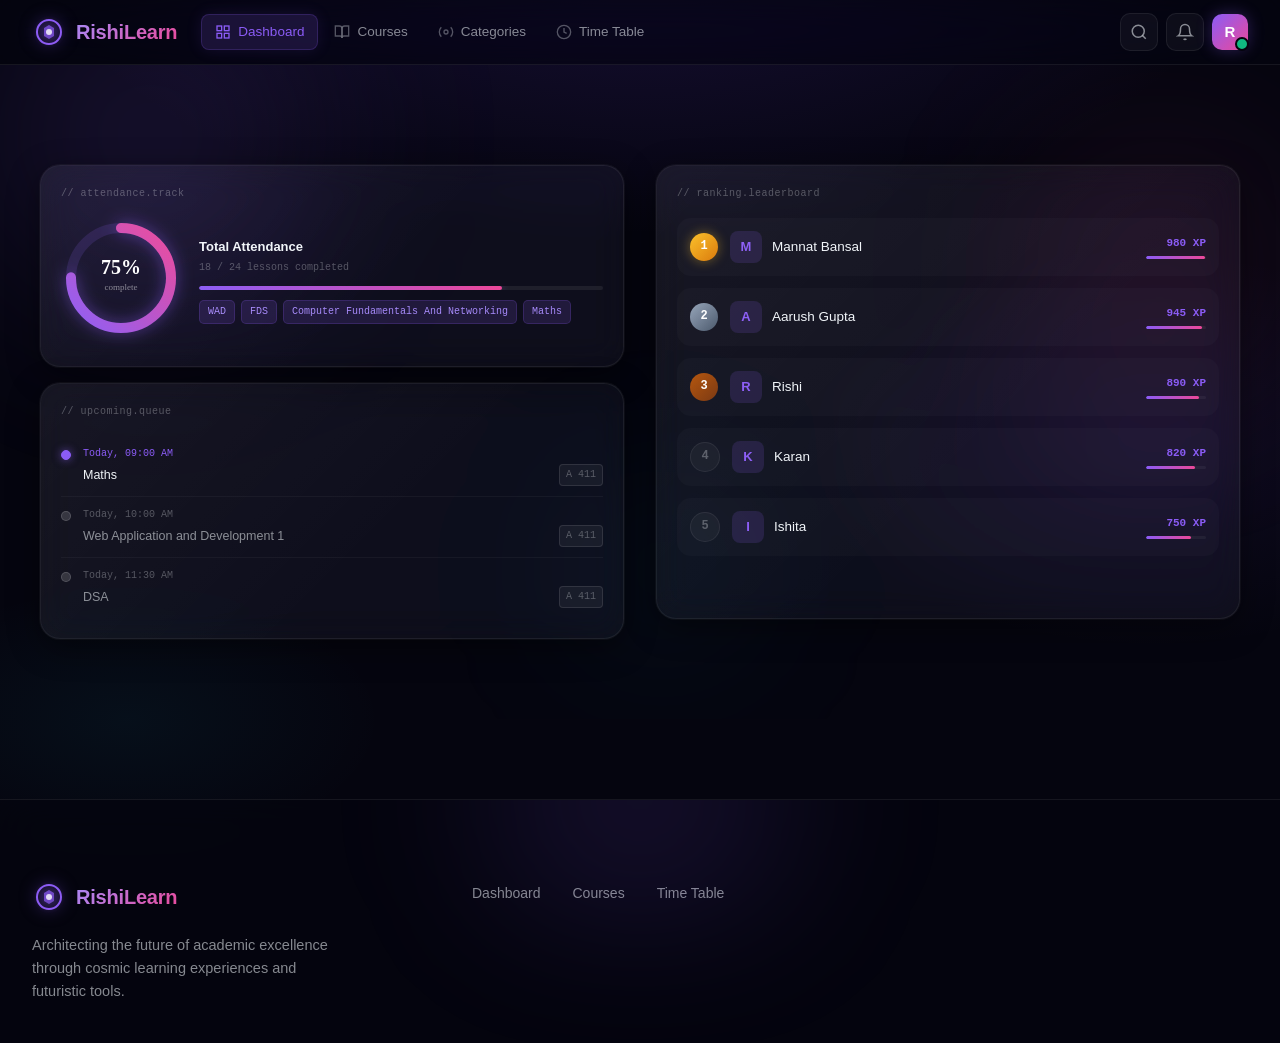
==== index.html @ af5d0200 "login-page and footer changes" ====
<!doctype html>
<html lang="en">
  <head>
    <meta charset="UTF-8" />
    <meta name="viewport" content="width=device-width, initial-scale=1.0" />
    <title>RishiLearn</title>
    <link rel="stylesheet" href="./CSS/style.css" />
  </head>
  <body>
    <header class="navbar" id="navbar">
      <div class="nav-inner">
        <a href="#" class="brand" id="brand-logo">
          <div class="brand-orb">
            <svg width="28" height="28" viewBox="0 0 28 28" fill="none">
              <circle
                cx="14"
                cy="14"
                r="12"
                stroke="url(#orbGrad)"
                stroke-width="2"
              />
              <path
                d="M9 10 L14 7 L19 10 L19 18 L14 21 L9 18 Z"
                fill="url(#orbFill)"
                opacity="0.9"
              />
              <circle cx="14" cy="14" r="3" fill="#fff" opacity="0.8" />
              <defs>
                <linearGradient id="orbGrad" x1="0" y1="0" x2="28" y2="28">
                  <stop offset="0%" stop-color="#8b5cf6" />
                  <stop offset="100%" stop-color="#ec4899" />
                </linearGradient>
                <linearGradient id="orbFill" x1="0" y1="0" x2="28" y2="28">
                  <stop offset="0%" stop-color="#8b5cf6" stop-opacity="0.8" />
                  <stop offset="100%" stop-color="#ec4899" stop-opacity="0.6" />
                </linearGradient>
              </defs>
            </svg>
          </div>
          <span class="brand-text">RishiLearn</span>
        </a>

        <!-- Sidebar-style Nav Links -->
        <nav class="nav-links" id="nav-links" aria-label="Main navigation">
          <a href="./index.html" class="nav-item active" id="nav-dashboard">
            <svg
              width="16"
              height="16"
              viewBox="0 0 24 24"
              fill="none"
              stroke="currentColor"
              stroke-width="2"
            >
              <rect x="3" y="3" width="7" height="7" />
              <rect x="14" y="3" width="7" height="7" />
              <rect x="14" y="14" width="7" height="7" />
              <rect x="3" y="14" width="7" height="7" />
            </svg>
            Dashboard
          </a>
          <a href="./courses.html" class="nav-item" id="nav-courses">
            <svg
              width="16"
              height="16"
              viewBox="0 0 24 24"
              fill="none"
              stroke="currentColor"
              stroke-width="2"
            >
              <path d="M2 3h6a4 4 0 0 1 4 4v14a3 3 0 0 0-3-3H2z" />
              <path d="M22 3h-6a4 4 0 0 0-4 4v14a3 3 0 0 1 3-3h7z" />
            </svg>
            Courses
          </a>
          <a href="#categories" class="nav-item" id="nav-categories">
            <svg
              width="16"
              height="16"
              viewBox="0 0 24 24"
              fill="none"
              stroke="currentColor"
              stroke-width="2"
            >
              <circle cx="12" cy="12" r="3" />
              <path
                d="M19.07 4.93a10 10 0 0 1 0 14.14M4.93 4.93a10 10 0 0 0 0 14.14"
              />
            </svg>
            Categories
          </a>
          <a href="./time-table.html" class="nav-item" id="nav-timetable">
            <svg
              width="16"
              height="16"
              viewBox="0 0 24 24"
              fill="none"
              stroke="currentColor"
              stroke-width="2"
            >
              <circle cx="12" cy="12" r="10" />
              <polyline points="12 6 12 12 16 14" />
            </svg>
            Time Table
          </a>
        </nav>

        <!-- Nav Actions -->
        <div class="nav-actions">
          <button
            class="nav-search-btn"
            id="nav-search-btn"
            aria-label="Search"
          >
            <svg
              width="18"
              height="18"
              viewBox="0 0 24 24"
              fill="none"
              stroke="currentColor"
              stroke-width="2"
            >
              <circle cx="11" cy="11" r="8" />
              <line x1="21" y1="21" x2="16.65" y2="16.65" />
            </svg>
          </button>
          <button class="btn-notify" id="btn-notify" aria-label="Notifications">
            <svg
              width="18"
              height="18"
              viewBox="0 0 24 24"
              fill="none"
              stroke="currentColor"
              stroke-width="2"
            >
              <path d="M18 8A6 6 0 0 0 6 8c0 7-3 9-3 9h18s-3-2-3-9" />
              <path d="M13.73 21a2 2 0 0 1-3.46 0" />
            </svg>
          </button>
          <div class="avatar-wrap" id="user-avatar">
            <div class="avatar">R</div>
            <span class="avatar-status"></span>
          </div>
          <button
            class="hamburger"
            id="hamburger"
            aria-label="Toggle menu"
            aria-expanded="false"
          >
            <span></span><span></span><span></span>
          </button>
        </div>
      </div>
    </header>

    <section class="hero" id="hero">
      <!-- Ambient glow orbs -->
      <div class="glow-orb glow-orb-1" aria-hidden="true"></div>
      <div class="glow-orb glow-orb-2" aria-hidden="true"></div>
      <div class="glow-orb glow-orb-3" aria-hidden="true"></div>

      <div class="container">
        <div class="hero-grid">

          <!-- Left Column: Existing Cards -->
          <div class="hero-left" id="hero-cards">
            <!-- Card 1: Course Progress -->
            <div class="glass-card card-progress" id="card-progress">
              <div class="card-header-line">
                <span class="card-label-mono">// attendance.track</span>
              </div>
              <div class="progress-visual">
                <div class="radial-chart" id="radial-chart">
                  <svg
                    class="radial-svg"
                    viewBox="0 0 120 120"
                    width="120"
                    height="120"
                  >
                    <circle
                      cx="60"
                      cy="60"
                      r="50"
                      fill="none"
                      stroke="rgba(139,92,246,0.15)"
                      stroke-width="10"
                    />
                    <circle
                      cx="60"
                      cy="60"
                      r="50"
                      fill="none"
                      stroke="url(#radialGrad)"
                      stroke-width="10"
                      stroke-dasharray="314"
                      stroke-dashoffset="78"
                      stroke-linecap="round"
                      transform="rotate(-90 60 60)"
                      class="radial-progress-ring"
                    />
                    <text
                      x="60"
                      y="56"
                      text-anchor="middle"
                      fill="#fff"
                      font-size="20"
                      font-weight="700"
                      font-family="Syne"
                    >
                      75%
                    </text>
                    <text
                      x="60"
                      y="72"
                      text-anchor="middle"
                      fill="rgba(255,255,255,0.5)"
                      font-size="9"
                      font-family="IBM Plex Mono"
                    >
                      complete
                    </text>
                    <defs>
                      <linearGradient
                        id="radialGrad"
                        x1="0"
                        y1="0"
                        x2="1"
                        y2="1"
                      >
                        <stop offset="0%" stop-color="#8b5cf6" />
                        <stop offset="100%" stop-color="#ec4899" />
                      </linearGradient>
                    </defs>
                  </svg>
                </div>
                <div class="progress-info">
                  <p class="progress-course-name">
                    Total Attendance
                  </p>
                  <p class="progress-detail-mono">18 / 24 lessons completed</p>
                  <div class="mini-progress-bar">
                    <div class="mini-progress-fill w-75"></div>
                  </div>
                  <div class="skill-tags">
                    <span class="skill-tag">WAD</span>
                    <span class="skill-tag">FDS</span>
                    <span class="skill-tag">Computer Fundamentals And Networking</span>
                    <span class="skill-tag">Maths</span>
                  </div>
                </div>
              </div>
            </div>


            <!-- Card 3: Upcoming Lessons -->
            <div class="glass-card card-upcoming" id="card-upcoming">
              <div class="card-header-line">
                <span class="card-label-mono">// upcoming.queue</span>
              </div>
              <ul class="timeline-list">
                <li class="timeline-item timeline-active">
                  <div class="timeline-dot"></div>
                  <div class="timeline-content">
                    <span class="tl-time-mono">Today, 09:00 AM</span>
                    <span class="tl-title">Maths <span class="room-number">A 411</span></span>
                  </div>
                </li>
                <li class="timeline-item">
                  <div class="timeline-dot"></div>
                  <div class="timeline-content">
                    <span class="tl-time-mono">Today, 10:00 AM</span>
                    <span class="tl-title">Web Application and Development 1 <span class="room-number">A 411</span></span>
                  </div>
                </li>
                <li class="timeline-item">
                  <div class="timeline-dot"></div>
                  <div class="timeline-content">
                    <span class="tl-time-mono">Today, 11:30 AM</span>
                    <span class="tl-title">DSA <span class="room-number">A 411</span></span>
                  </div>
                </li>
              </ul>
            </div>
          </div>

          <!-- Right Column: Leaderboard Card -->
          <div class="hero-right" id="hero-leaderboard">
            <div class="glass-card card-leaderboard">
              <div class="card-header-line">
                <span class="card-label-mono">// ranking.leaderboard</span>
              </div>
              <ul class="leaderboard-list">
                <li class="leaderboard-item rank-1">
                  <div class="rank-badge">1</div>
                  <div class="user-info">
                    <div class="user-avatar-sm">M</div>
                    <span class="user-name">Mannat Bansal</span>
                  </div>
                  <div class="user-stats">
                    <span class="user-xp">980 XP</span>
                    <div class="xp-bar"><div class="xp-fill w-98"></div></div>
                  </div>
                </li>
                <li class="leaderboard-item rank-2">
                  <div class="rank-badge">2</div>
                  <div class="user-info">
                    <div class="user-avatar-sm">A</div>
                    <span class="user-name">Aarush Gupta</span>
                  </div>
                  <div class="user-stats">
                    <span class="user-xp">945 XP</span>
                    <div class="xp-bar"><div class="xp-fill w-94"></div></div>
                  </div>
                </li>
                <li class="leaderboard-item rank-3">
                  <div class="rank-badge">3</div>
                  <div class="user-info">
                    <div class="user-avatar-sm">R</div>
                    <span class="user-name">Rishi</span>
                  </div>
                  <div class="user-stats">
                    <span class="user-xp">890 XP</span>
                    <div class="xp-bar"><div class="xp-fill w-89"></div></div>
                  </div>
                </li>
                <li class="leaderboard-item">
                  <div class="rank-badge">4</div>
                  <div class="user-info">
                    <div class="user-avatar-sm">K</div>
                    <span class="user-name">Karan</span>
                  </div>
                  <div class="user-stats">
                    <span class="user-xp">820 XP</span>
                    <div class="xp-bar"><div class="xp-fill w-82"></div></div>
                  </div>
                </li>
                <li class="leaderboard-item">
                  <div class="rank-badge">5</div>
                  <div class="user-info">
                    <div class="user-avatar-sm">I</div>
                    <span class="user-name">Ishita</span>
                  </div>
                  <div class="user-stats">
                    <span class="user-xp">750 XP</span>
                    <div class="xp-bar"><div class="xp-fill w-75"></div></div>
                  </div>
                </li>
              </ul>
            </div>
          </div>
          <!-- /hero-right -->
        </div>
      </div>
    </section>

    <footer class="footer">
      <div class="footer-glow" aria-hidden="true"></div>
      <div class="container">
        <div class="footer-grid">
          <div class="footer-brand">
            <a href="#" class="brand">
              <div class="brand-orb">
                <svg width="28" height="28" viewBox="0 0 28 28" fill="none">
                  <circle cx="14" cy="14" r="12" stroke="url(#footerOrbGrad)" stroke-width="2"/>
                  <path d="M9 10 L14 7 L19 10 L19 18 L14 21 L9 18 Z" fill="url(#footerOrbFill)" opacity="0.9"/>
                  <circle cx="14" cy="14" r="3" fill="#fff" opacity="0.8" />
                  <defs>
                    <linearGradient id="footerOrbGrad" x1="0" y1="0" x2="28" y2="28">
                      <stop offset="0%" stop-color="#8b5cf6" />
                      <stop offset="100%" stop-color="#ec4899" />
                    </linearGradient>
                    <linearGradient id="footerOrbFill" x1="0" y1="0" x2="28" y2="28">
                      <stop offset="0%" stop-color="#8b5cf6" stop-opacity="0.8" />
                      <stop offset="100%" stop-color="#ec4899" stop-opacity="0.6" />
                    </linearGradient>
                  </defs>
                </svg>
              </div>
              <span class="brand-text">RishiLearn</span>
            </a>
            <p class="footer-desc">Architecting the future of academic excellence through cosmic learning experiences and futuristic tools.</p>

          </div>
          <div class="footer-links">
            <div class="footer-col">
              <ul>
                <li><a href="index.html">Dashboard</a></li>
                <li><a href="courses.html">Courses</a></li>
                <li><a href="time-table.html">Time Table</a></li>
              </ul>
            </div>

          </div>
        </div>
      </div>
    </footer>
  </body>
</html>
---- CSS/style.css ----
* {
  box-sizing: 0;
  margin: 0;
  padding: 0;
}

:root {
  --bg-base: #05050f;
  --bg-glass: rgba(255, 255, 255, 0.04);

  --violet: #8b5cf6;
  --violet-dim: rgba(139, 92, 246, 0.15);

  --pink: #ec4899;

  --green: #10b981;

  --border-glass: rgba(255, 255, 255, 0.07);
  --border-glow: rgba(139, 92, 246, 0.35);

  --text-primary: #f1f5f9;
  --text-secondary: rgba(241, 245, 249, 0.55);
  --text-muted: rgba(241, 245, 249, 0.3);

  --font-inter: "Inter", sans-serif;
  --font-mono: "IBM Plex Mono", monospace;
  --font-syne: "Syne", sans-serif;

  --trans-fast: 0.2s ease-in-out;
  --trans-normal: 0.3s ease-in-out;
  --trans-slow: 0.4s ease-in-out;

  --radius-md: 14px;
  --radius-lg: 20px;

  --shadow-card:
    0 8px 32px rgba(0, 0, 0, 0.45), 0 0 0 1px rgba(255, 255, 255, 0.05);
}

html {
  scroll-behavior: smooth;
  font-size: 16px;
}

body {
  font-family: var(--font-inter);
  background-color: var(--bg-base);
  color: var(--text-primary);
  line-height: 1.6;
  overflow-x: hidden;
  /* Global gradient background */
  background-image:
    radial-gradient(ellipse 80% 60% at 50% -10%,
      rgba(99, 57, 210, 0.22) 0%,
      transparent 60%),
    radial-gradient(ellipse 50% 40% at 90% 50%,
      rgba(139, 92, 246, 0.08) 0%,
      transparent 55%),
    radial-gradient(ellipse 40% 30% at 10% 80%,
      rgba(34, 211, 238, 0.05) 0%,
      transparent 50%);
  background-attachment: fixed;
}

a {
  text-decoration: none;
  color: inherit;
}

img {
  display: block;
  max-width: 100%;
}

button {
  cursor: pointer;
  border: none;
  background: none;
  font-family: inherit;
}

ul {
  list-style: none;
}

svg {
  flex-shrink: 0;
}

.container {
  max-width: 1280px;
  margin: 0 auto;
  padding: 0 32px;
}

.section-label-mono {
  font-family: var(--font-mono);
  font-size: 11px;
  font-weight: 500;
  letter-spacing: 0.08em;
  color: var(--violet);
  text-transform: lowercase;
}

.section-title {
  font-family: var(--font-syne);
  font-size: clamp(24px, 3vw, 36px);
  font-weight: 800;
  color: var(--text-primary);
  line-height: 1.15;
  margin-top: 4px;
}

.section-header {
  display: flex;
  align-items: flex-end;
  justify-content: space-between;
  margin-bottom: 40px;
  gap: 20px;
  flex-wrap: wrap;
}

.section-title-group {
  display: flex;
  flex-direction: column;
  gap: 4px;
}

/* Nav-Bar */

.navbar {
  position: sticky;
  top: 0;
  z-index: 1000;
  background: rgba(5, 5, 15, 0.7);
  backdrop-filter: blur(20px) saturate(1.8);
  -webkit-backdrop-filter: blur(20px) saturate(1.8);
  border-bottom: 1px solid var(--border-glass);
  transition:
    box-shadow var(--trans-normal),
    background var(--trans-normal);
}

.navbar.scrolled {
  background: rgba(5, 5, 15, 0.92);
  box-shadow:
    0 1px 0 rgba(139, 92, 246, 0.15),
    0 8px 32px rgba(0, 0, 0, 0.5);
}

.nav-inner {
  max-width: 1280px;
  margin: 0 auto;
  padding: 0 32px;
  height: 64px;
  display: flex;
  align-items: center;
  gap: 8px;
}

/* Brand */
.brand {
  display: flex;
  align-items: center;
  gap: 10px;
  flex-shrink: 0;
  margin-right: 16px;
  transition: opacity var(--trans-fast);
}

.brand:hover {
  opacity: 0.85;
}

.brand-orb {
  width: 34px;
  height: 34px;
  display: flex;
  align-items: center;
  justify-content: center;
  background: radial-gradient(circle,
      rgba(139, 92, 246, 0.2) 0%,
      transparent 70%);
  border-radius: 50%;
  filter: drop-shadow(0 0 8px rgba(139, 92, 246, 0.5));
}

.brand-orb-sm {
  width: 26px;
  height: 26px;
}

.brand-text {
  font-family: var(--font-syne);
  font-size: 20px;
  font-weight: 800;
  background: linear-gradient(135deg, #a78bfa 0%, #ec4899 100%);
  -webkit-background-clip: text;
  -webkit-text-fill-color: transparent;
  background-clip: text;
  letter-spacing: -0.01em;
}

/* Nav Links */
.nav-links {
  display: flex;
  align-items: center;
  gap: 2px;
  flex: 1;
}

.nav-item {
  display: flex;
  align-items: center;
  gap: 7px;
  padding: 7px 14px;
  border-radius: 8px;
  font-size: 13.5px;
  font-weight: 500;
  color: var(--text-secondary);
  transition: all var(--trans-fast);
  white-space: nowrap;
}

.nav-item svg {
  opacity: 0.6;
  transition: opacity var(--trans-fast);
}

.nav-item:hover {
  color: var(--text-primary);
  background: var(--bg-glass);
}

.nav-item:hover svg {
  opacity: 1;
}

.nav-item.active {
  color: var(--violet);
  background: var(--violet-dim);
  box-shadow:
    0 0 16px rgba(139, 92, 246, 0.12),
    inset 0 0 0 1px rgba(139, 92, 246, 0.2);
}

.nav-item.active svg {
  opacity: 1;
  color: var(--violet);
}

/* Nav Actions */
.nav-actions {
  display: flex;
  align-items: center;
  gap: 8px;
  margin-left: auto;
}

.nav-search-btn,
.btn-notify {
  width: 38px;
  height: 38px;
  border-radius: 10px;
  display: flex;
  align-items: center;
  justify-content: center;
  color: var(--text-secondary);
  background: var(--bg-glass);
  border: 1px solid var(--border-glass);
  transition: all var(--trans-fast);
  position: relative;
}

.nav-search-btn:hover,
.btn-notify:hover {
  background: var(--violet-dim);
  border-color: var(--border-glow);
  color: var(--text-primary);
  box-shadow: 0 0 12px rgba(139, 92, 246, 0.15);
}

.avatar-wrap {
  position: relative;
  cursor: pointer;
}

.avatar {
  width: 36px;
  height: 36px;
  border-radius: 10px;
  background: linear-gradient(135deg, var(--violet), var(--pink));
  display: flex;
  align-items: center;
  justify-content: center;
  font-family: var(--font-syne);
  font-weight: 800;
  font-size: 15px;
  color: #fff;
  box-shadow: 0 0 16px rgba(139, 92, 246, 0.3);
}

.avatar-status {
  position: absolute;
  bottom: -1px;
  right: -1px;
  width: 10px;
  height: 10px;
  background: var(--green);
  border-radius: 50%;
  border: 2px solid var(--bg-base);
}

/* Hamburger */
.hamburger {
  display: none;
  flex-direction: column;
  justify-content: center;
  gap: 5px;
  width: 38px;
  height: 38px;
  padding: 8px;
  border-radius: 10px;
  background: var(--bg-glass);
  border: 1px solid var(--border-glass);
}

.hamburger span {
  display: block;
  height: 2px;
  background: var(--text-secondary);
  border-radius: 2px;
  transition: all var(--trans-fast);
}

.hero {
  position: relative;
  padding: 100px 0 80px;
  overflow: hidden;
}

/* Ambient glow orbs */
.glow-orb {
  position: absolute;
  border-radius: 50%;
  filter: blur(80px);
  pointer-events: none;
  animation: orbFloat 8s ease-in-out infinite alternate;
}

.glow-orb-1 {
  width: 500px;
  height: 500px;
  background: radial-gradient(circle,
      rgba(139, 92, 246, 0.18) 0%,
      transparent 70%);
  top: -180px;
  left: -100px;
  animation-delay: 0s;
}

.glow-orb-2 {
  width: 400px;
  height: 400px;
  background: radial-gradient(circle,
      rgba(236, 72, 153, 0.12) 0%,
      transparent 70%);
  top: 0;
  right: -80px;
  animation-delay: -3s;
}

.glow-orb-3 {
  width: 300px;
  height: 300px;
  background: radial-gradient(circle,
      rgba(34, 211, 238, 0.07) 0%,
      transparent 70%);
  bottom: 0;
  left: 40%;
  animation-delay: -6s;
}

@keyframes orbFloat {
  0% {
    transform: translate(0, 0) scale(1);
  }

  100% {
    transform: translate(20px, -30px) scale(1.05);
  }
}

.hero-grid {
  display: grid;
  grid-template-columns: 1fr 1fr;
  gap: 32px;
  align-items: start;
  position: relative;
  z-index: 1;
  max-width: 1200px;
  margin: 0 auto;
}


.hero-badge {
  display: inline-flex;
  align-items: center;
  gap: 8px;
  padding: 6px 14px;
  background: rgba(139, 92, 246, 0.08);
  border: 1px solid rgba(139, 92, 246, 0.2);
  border-radius: 99px;
  width: fit-content;
}

.badge-dot {
  width: 7px;
  height: 7px;
  border-radius: 50%;
  background: var(--violet);
  box-shadow: 0 0 8px var(--violet);
  animation: pulse 2s ease-in-out infinite;
}

@keyframes pulse {

  0%,
  100% {
    opacity: 1;
    transform: scale(1);
  }

  50% {
    opacity: 0.6;
    transform: scale(0.85);
  }
}

.badge-mono {
  font-family: var(--font-mono);
  font-size: 11px;
  color: var(--violet);
  letter-spacing: 0.05em;
}

.hero-headline {
  font-family: var(--font-syne);
  font-size: clamp(40px, 5vw, 72px);
  font-weight: 800;
  line-height: 1.08;
  letter-spacing: -0.02em;
}

.headline-gradient {
  background: linear-gradient(135deg, #a78bfa 0%, #ec4899 60%, #f472b6 100%);
  -webkit-background-clip: text;
  -webkit-text-fill-color: transparent;
  background-clip: text;
  filter: drop-shadow(0 0 24px rgba(139, 92, 246, 0.4));
}

.headline-outline {
  -webkit-text-stroke: 2px rgba(139, 92, 246, 0.5);
  color: transparent;
  background: none;
}

.hero-sub {
  font-size: 16.5px;
  font-weight: 400;
  color: var(--text-secondary);
  line-height: 1.7;
  max-width: 480px;
}

.hero-cta-group {
  display: flex;
  align-items: center;
  gap: 14px;
  flex-wrap: wrap;
}

/* Primary Button */
.btn-primary {
  display: inline-flex;
  align-items: center;
  gap: 8px;
  padding: 13px 28px;
  background: linear-gradient(135deg, #7c3aed 0%, #8b5cf6 50%, #c026d3 100%);
  color: #fff;
  font-weight: 600;
  font-size: 14.5px;
  letter-spacing: 0.01em;
  border-radius: var(--radius-md);
  border: none;
  box-shadow:
    0 0 24px rgba(139, 92, 246, 0.35),
    0 4px 16px rgba(0, 0, 0, 0.3);
  transition: all var(--trans-normal);
  position: relative;
  overflow: hidden;
}

.btn-primary::before {
  content: "";
  position: absolute;
  inset: 0;
  background: linear-gradient(135deg,
      rgba(255, 255, 255, 0.15) 0%,
      transparent 60%);
  opacity: 0;
  transition: opacity var(--trans-fast);
}

.btn-primary:hover {
  transform: translateY(-2px);
  box-shadow:
    0 0 40px rgba(139, 92, 246, 0.5),
    0 8px 24px rgba(0, 0, 0, 0.4);
}

.btn-primary:hover::before {
  opacity: 1;
}

.btn-primary:active {
  transform: translateY(0);
}

/* Ghost Button */
.btn-ghost {
  display: inline-flex;
  align-items: center;
  gap: 8px;
  padding: 13px 24px;
  background: var(--bg-glass);
  color: var(--text-secondary);
  font-weight: 500;
  font-size: 14.5px;
  border-radius: var(--radius-md);
  border: 1px solid var(--border-glass);
  backdrop-filter: blur(10px);
  transition: all var(--trans-normal);
}

.btn-ghost:hover {
  background: rgba(255, 255, 255, 0.07);
  border-color: rgba(255, 255, 255, 0.15);
  color: var(--text-primary);
  transform: translateY(-2px);
}

/* Trust row */
.trust-avatars {
  display: flex;
}

.t-avatar {
  width: 32px;
  height: 32px;
  border-radius: 50%;
  border: 2px solid var(--bg-base);
  display: flex;
  align-items: center;
  justify-content: center;
  font-family: var(--font-syne);
  font-size: 12px;
  font-weight: 800;
  color: #fff;
  margin-left: -8px;
}

.t-avatar:first-child {
  margin-left: 0;
}

.trust-text {
  font-size: 13px;
  color: var(--text-secondary);
}

.trust-text strong {
  color: var(--text-primary);
}

.hero-left,
.hero-right {
  display: grid;
  grid-template-columns: 1fr;
  gap: 16px;
  position: relative;
  width: 100%;
}

.glass-card {
  background: var(--bg-glass);
  backdrop-filter: blur(16px) saturate(1.4);
  -webkit-backdrop-filter: blur(16px) saturate(1.4);
  border: 1px solid var(--border-glass);
  border-radius: var(--radius-lg);
  padding: 20px;
  box-shadow: var(--shadow-card);
  transition: all var(--trans-normal);
  position: relative;
  overflow: hidden;
}

.glass-card::before {
  content: "";
  position: absolute;
  inset: 0;
  background: linear-gradient(135deg,
      rgba(255, 255, 255, 0.04) 0%,
      transparent 60%);
  pointer-events: none;
}

.glass-card:hover {
  transform: translateY(-4px);
  border-color: var(--border-glow);
  box-shadow: 0 12px 40px rgba(0, 0, 0, 0.5), 0 0 20px rgba(139, 92, 246, 0.2);
}

/* Leaderboard Card Styles */
.card-leaderboard {
  height: 100%;
  display: flex;
  flex-direction: column;
}

.leaderboard-list {
  display: flex;
  flex-direction: column;
  gap: 12px;
}

.leaderboard-item {
  display: flex;
  align-items: center;
  gap: 12px;
  padding: 12px;
  border-radius: var(--radius-md);
  background: rgba(255, 255, 255, 0.02);
  border: 1px solid transparent;
  transition: all var(--trans-normal);
}

.leaderboard-item:hover {
  background: var(--bg-glass);
  border-color: var(--border-glass);
  transform: translateX(4px);
}

.rank-badge {
  width: 28px;
  height: 28px;
  border-radius: 50%;
  display: flex;
  align-items: center;
  justify-content: center;
  font-family: var(--font-mono);
  font-size: 12px;
  font-weight: 700;
  background: var(--bg-glass);
  color: var(--text-muted);
  border: 1px solid var(--border-glass);
}

.rank-1 .rank-badge {
  background: linear-gradient(135deg, #fbbf24, #d97706);
  color: #fff;
  border: none;
  box-shadow: 0 0 12px rgba(251, 191, 36, 0.4);
}

.rank-2 .rank-badge {
  background: linear-gradient(135deg, #94a3b8, #475569);
  color: #fff;
  border: none;
}

.rank-3 .rank-badge {
  background: linear-gradient(135deg, #b45309, #78350f);
  color: #fff;
  border: none;
}

.user-info {
  display: flex;
  align-items: center;
  gap: 10px;
  flex: 1;
}

.user-avatar-sm {
  width: 32px;
  height: 32px;
  border-radius: 8px;
  background: var(--violet-dim);
  display: flex;
  align-items: center;
  justify-content: center;
  font-family: var(--font-syne);
  font-weight: 800;
  font-size: 13px;
  color: var(--violet);
}

.user-name {
  font-size: 13.5px;
  font-weight: 500;
  color: var(--text-primary);
}

.user-stats {
  display: flex;
  flex-direction: column;
  align-items: flex-end;
  gap: 4px;
  min-width: 80px;
}

.user-xp {
  font-family: var(--font-mono);
  font-size: 11px;
  color: var(--violet);
  font-weight: 600;
}

.xp-bar {
  width: 60px;
  height: 3px;
  background: rgba(255, 255, 255, 0.05);
  border-radius: 2px;
  overflow: hidden;
}

.xp-fill {
  height: 100%;
  background: linear-gradient(90deg, var(--violet), var(--pink));
  border-radius: 2px;
}

.card-progress {
  grid-column: 1 / -1;
}

.card-header-line {
  display: flex;
  align-items: center;
  justify-content: space-between;
  margin-bottom: 16px;
}

.card-label-mono {
  font-family: var(--font-mono);
  font-size: 10px;
  color: var(--text-muted);
  letter-spacing: 0.05em;
}

.progress-visual {
  display: flex;
  align-items: center;
  gap: 18px;
}

.radial-svg {
  overflow: visible;
}

.radial-progress-ring {
  transition: stroke-dashoffset 1.2s cubic-bezier(0.4, 0, 0.2, 1);
  filter: drop-shadow(0 0 8px rgba(139, 92, 246, 0.5));
}

.progress-info {
  flex: 1;
}

.progress-course-name {
  font-family: var(--font-syne);
  font-size: 13px;
  font-weight: 700;
  color: var(--text-primary);
  margin-bottom: 4px;
  line-height: 1.3;
}

.progress-detail-mono {
  font-family: var(--font-mono);
  font-size: 10px;
  color: var(--text-muted);
  margin-bottom: 10px;
}

.mini-progress-bar {
  height: 4px;
  background: rgba(255, 255, 255, 0.07);
  border-radius: 2px;
  margin-bottom: 10px;
  overflow: hidden;
}

.mini-progress-fill {
  height: 100%;
  background: linear-gradient(90deg, var(--violet), var(--pink));
  border-radius: 2px;
  box-shadow: 0 0 8px rgba(139, 92, 246, 0.4);
}

.skill-tags {
  display: flex;
  flex-wrap: wrap;
  gap: 6px;
}

.skill-tag {
  font-family: var(--font-mono);
  font-size: 10px;
  padding: 3px 8px;
  border-radius: 5px;
  background: var(--violet-dim);
  color: #a78bfa;
  border: 1px solid rgba(139, 92, 246, 0.2);
}


/* Upcoming Card */
.card-upcoming {
  grid-column: 1 / -1;
}

.timeline-list {
  display: flex;
  flex-direction: column;
  gap: 0;
}

.timeline-item {
  display: flex;
  align-items: flex-start;
  gap: 12px;
  padding: 10px 0;
  position: relative;
}

.timeline-item+.timeline-item {
  border-top: 1px solid rgba(255, 255, 255, 0.04);
}

.timeline-dot {
  width: 8px;
  height: 8px;
  border-radius: 50%;
  background: rgba(255, 255, 255, 0.15);
  border: 1px solid rgba(255, 255, 255, 0.15);
  flex-shrink: 0;
  margin-top: 4px;
  transition: all var(--trans-fast);
}

.timeline-item.timeline-active .timeline-dot {
  background: var(--violet);
  border-color: var(--violet);
  box-shadow: 0 0 8px rgba(139, 92, 246, 0.6);
}

.timeline-content {
  display: flex;
  flex-direction: column;
  gap: 2px;
  flex: 1;
}

.tl-time-mono {
  font-family: var(--font-mono);
  font-size: 10px;
  color: var(--text-muted);
}

.timeline-item.timeline-active .tl-time-mono {
  color: var(--violet);
}

.tl-title {
  display: flex;
  justify-content: space-between;
  align-items: center;
  font-size: 12.5px;
  font-weight: 500;
  color: var(--text-secondary);
}

.room-number {
  font-family: var(--font-mono);
  font-size: 10px;
  color: var(--text-muted);
  background: rgba(255, 255, 255, 0.05);
  padding: 2px 6px;
  border-radius: 4px;
  border: 1px solid rgba(255, 255, 255, 0.1);
}

.timeline-item.timeline-active .tl-title {
  color: var(--text-primary);
}

/* Responsive Adjustments */
@media (max-width: 992px) {
  .hero-grid {
    grid-template-columns: 1fr;
    gap: 24px;
  }

  #hero-leaderboard {
    order: -1;
    /* Move leaderboard to the top on mobile */
  }
}

@media (max-width: 768px) {
  .container {
    padding: 0 20px;
  }

  .hero {
    padding: 80px 0 60px;
  }

  .leaderboard-item {
    padding: 10px;
  }

  .user-stats {
    min-width: 60px;
  }

  .xp-bar {
    width: 40px;
  }
}

/* Utility Classes for Progress Bars */
.w-98 {
  width: 98%;
}

.w-94 {
  width: 94%;
}

.w-89 {
  width: 89%;
}

.w-82 {
  width: 82%;
}

.w-75 {
  width: 75%;
}

/* ── FOOTER ─────────────────────────────────────────────────── */

.footer {
  position: relative;
  background: rgba(5, 5, 15, 0.82);
  backdrop-filter: blur(20px);
  -webkit-backdrop-filter: blur(20px);
  border-top: 1px solid var(--border-glass);
  padding: 80px 0 40px;
  margin-top: 80px;
  overflow: hidden;
  z-index: 10;
}

.footer-glow {
  position: absolute;
  top: -150px;
  left: 50%;
  transform: translateX(-50%);
  width: 600px;
  height: 300px;
  background: radial-gradient(circle, rgba(139, 92, 246, 0.15) 0%, transparent 70%);
  filter: blur(60px);
  pointer-events: none;
}

.footer-grid {
  display: flex;
  flex-direction: row;
  /* justify-content: center; */
  align-items: flex-start;
  gap: 120px;
  margin-bottom: 0;
}

.footer-brand .footer-desc {
  color: var(--text-secondary);
  font-size: 14.5px;
  margin: 20px 0 0;
  line-height: 1.6;
  max-width: 320px;
}

.social-links {
  display: flex;
  gap: 12px;
}

.social-link {
  width: 40px;
  height: 40px;
  border-radius: 12px;
  background: var(--bg-glass);
  border: 1px solid var(--border-glass);
  display: flex;
  align-items: center;
  justify-content: center;
  color: var(--text-secondary);
  transition: all var(--trans-fast);
}

.social-link svg {
  width: 20px;
  height: 20px;
}

.social-link:hover {
  background: var(--violet-dim);
  border-color: var(--border-glow);
  color: var(--text-primary);
  transform: translateY(-4px);
  box-shadow: 0 8px 24px rgba(139, 92, 246, 0.25);
}

.footer-links {
  display: flex;
}

.footer-label-mono {
  display: block;
  font-family: var(--font-mono);
  font-size: 11px;
  color: var(--violet);
  margin-bottom: 24px;
  letter-spacing: 0.1em;
  text-transform: lowercase;
}

.footer-col ul {
  display: flex;
  flex-direction: row;
  gap: 32px;
}

.footer-col a {
  font-size: 14px;
  color: var(--text-secondary);
  transition: all var(--trans-fast);
  display: inline-block;
}

.footer-col a:hover {
  color: var(--text-primary);
  transform: translateX(4px);
}



.made-with {
  display: flex;
  align-items: center;
  gap: 6px;
}

.made-with .heart {
  color: var(--pink);
  font-size: 16px;
  animation: heartBeat 1.5s ease-in-out infinite;
}

@keyframes heartBeat {

  0%,
  100% {
    transform: scale(1);
  }

  50% {
    transform: scale(1.25);
  }
}

@media (max-width: 968px) {
  .footer-grid {
    flex-direction: column;
    align-items: center;
    text-align: center;
    gap: 48px;
  }
}

@media (max-width: 640px) {
  .footer-links {
    justify-content: center;
  }
}
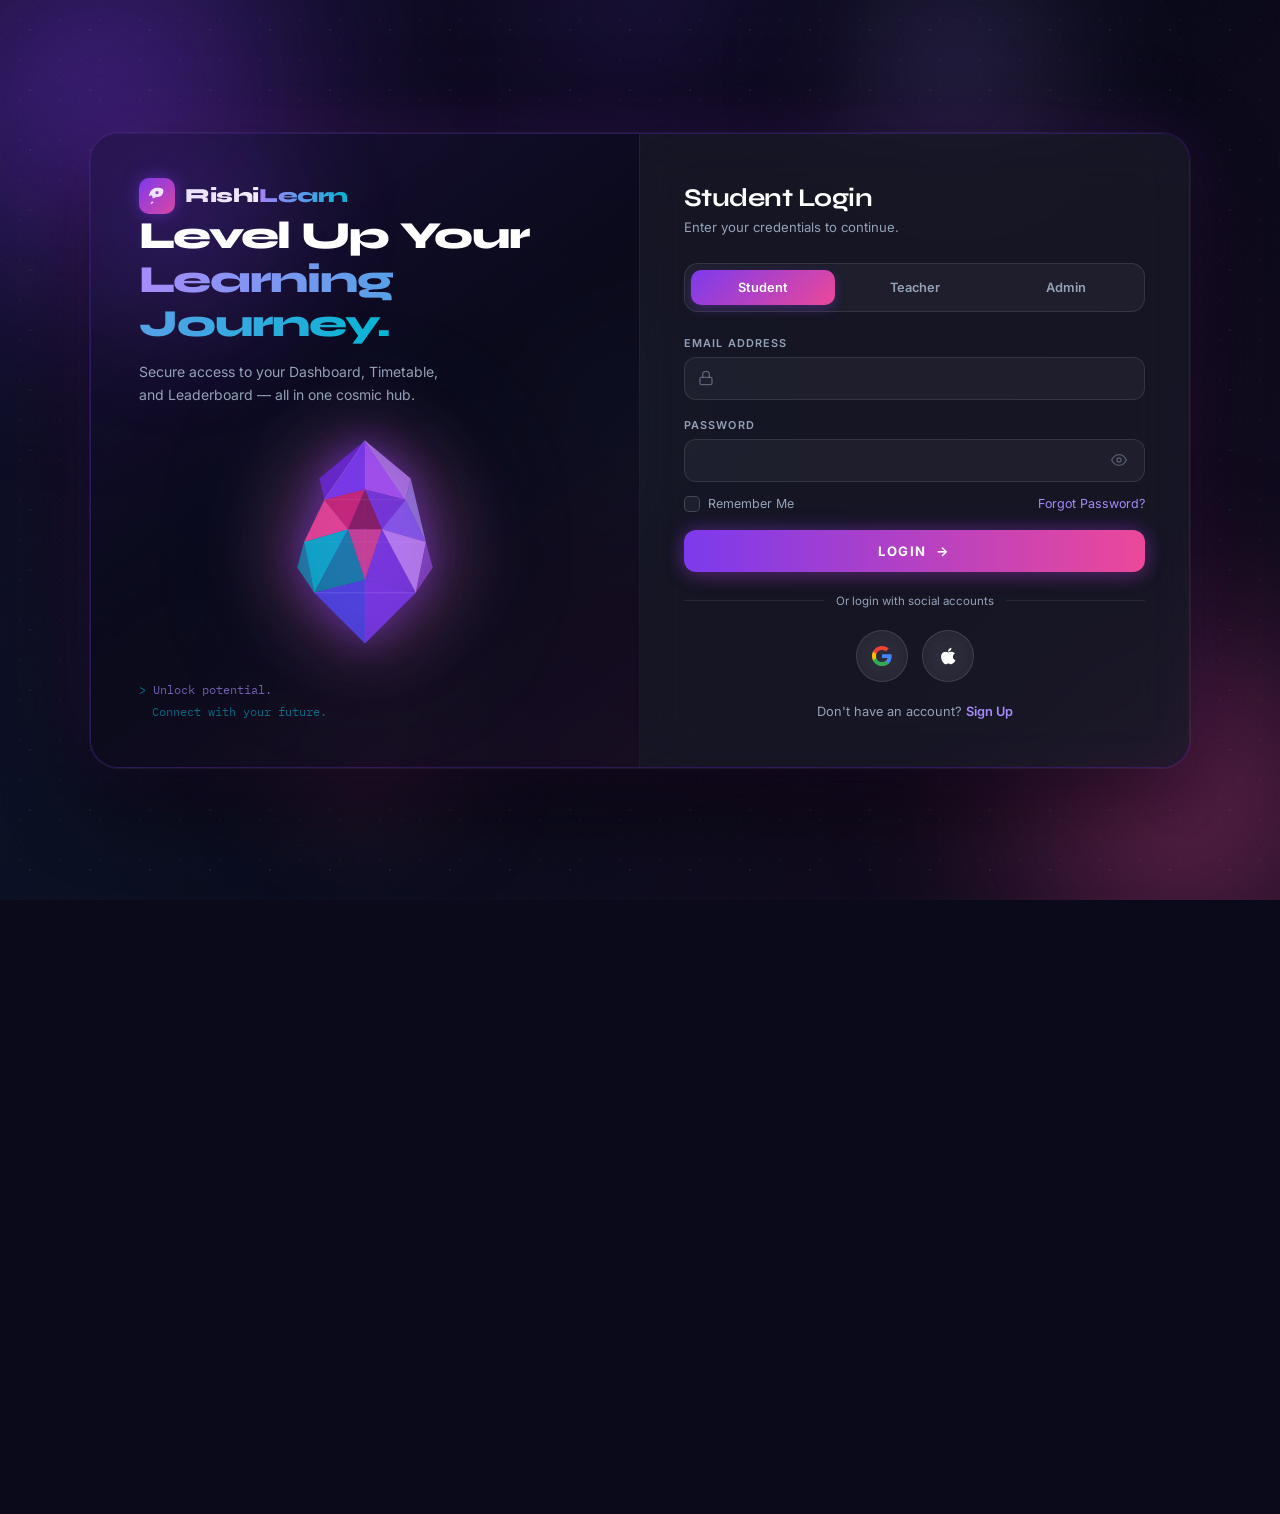
==== commit 8dfd7905: "login-page and footer" ====
--- a/index.html
+++ b/index.html
@@ -1,256 +1,207 @@
-<!doctype html>
+<!DOCTYPE html>
 <html lang="en">
-  <head>
-    <meta charset="UTF-8" />
-    <meta name="viewport" content="width=device-width, initial-scale=1.0" />
-    <title>RishiLearn</title>
-    <link rel="stylesheet" href="./CSS/style.css" />
-  </head>
-  <body>
-    <header class="navbar" id="navbar">
-      <div class="nav-inner">
-        <a href="#" class="brand" id="brand-logo">
-          <div class="brand-orb">
-            <svg width="28" height="28" viewBox="0 0 28 28" fill="none">
-              <circle
-                cx="14"
-                cy="14"
-                r="12"
-                stroke="url(#orbGrad)"
-                stroke-width="2"
-              />
-              <path
-                d="M9 10 L14 7 L19 10 L19 18 L14 21 L9 18 Z"
-                fill="url(#orbFill)"
-                opacity="0.9"
-              />
-              <circle cx="14" cy="14" r="3" fill="#fff" opacity="0.8" />
-              <defs>
-                <linearGradient id="orbGrad" x1="0" y1="0" x2="28" y2="28">
-                  <stop offset="0%" stop-color="#8b5cf6" />
-                  <stop offset="100%" stop-color="#ec4899" />
-                </linearGradient>
-                <linearGradient id="orbFill" x1="0" y1="0" x2="28" y2="28">
-                  <stop offset="0%" stop-color="#8b5cf6" stop-opacity="0.8" />
-                  <stop offset="100%" stop-color="#ec4899" stop-opacity="0.6" />
-                </linearGradient>
-              </defs>
-            </svg>
-          </div>
-          <span class="brand-text">RishiLearn</span>
-        </a>
-
-        <!-- Sidebar-style Nav Links -->
-        <nav class="nav-links" id="nav-links" aria-label="Main navigation">
-          <a href="./index.html" class="nav-item active" id="nav-dashboard">
-            <svg
-              width="16"
-              height="16"
-              viewBox="0 0 24 24"
-              fill="none"
-              stroke="currentColor"
-              stroke-width="2"
-            >
-              <rect x="3" y="3" width="7" height="7" />
-              <rect x="14" y="3" width="7" height="7" />
-              <rect x="14" y="14" width="7" height="7" />
-              <rect x="3" y="14" width="7" height="7" />
-            </svg>
-            Dashboard
-          </a>
-          <a href="./courses.html" class="nav-item" id="nav-courses">
-            <svg
-              width="16"
-              height="16"
-              viewBox="0 0 24 24"
-              fill="none"
-              stroke="currentColor"
-              stroke-width="2"
-            >
-              <path d="M2 3h6a4 4 0 0 1 4 4v14a3 3 0 0 0-3-3H2z" />
-              <path d="M22 3h-6a4 4 0 0 0-4 4v14a3 3 0 0 1 3-3h7z" />
-            </svg>
-            Courses
-          </a>
-          <a href="#categories" class="nav-item" id="nav-categories">
-            <svg
-              width="16"
-              height="16"
-              viewBox="0 0 24 24"
-              fill="none"
-              stroke="currentColor"
-              stroke-width="2"
-            >
-              <circle cx="12" cy="12" r="3" />
-              <path
-                d="M19.07 4.93a10 10 0 0 1 0 14.14M4.93 4.93a10 10 0 0 0 0 14.14"
-              />
-            </svg>
-            Categories
-          </a>
-          <a href="./time-table.html" class="nav-item" id="nav-timetable">
-            <svg
-              width="16"
-              height="16"
-              viewBox="0 0 24 24"
-              fill="none"
-              stroke="currentColor"
-              stroke-width="2"
-            >
-              <circle cx="12" cy="12" r="10" />
-              <polyline points="12 6 12 12 16 14" />
-            </svg>
-            Time Table
-          </a>
-        </nav>
-
-        <!-- Nav Actions -->
-        <div class="nav-actions">
-          <button
-            class="nav-search-btn"
-            id="nav-search-btn"
-            aria-label="Search"
-          >
-            <svg
-              width="18"
-              height="18"
-              viewBox="0 0 24 24"
-              fill="none"
-              stroke="currentColor"
-              stroke-width="2"
-            >
-              <circle cx="11" cy="11" r="8" />
-              <line x1="21" y1="21" x2="16.65" y2="16.65" />
-            </svg>
-          </button>
-          <button class="btn-notify" id="btn-notify" aria-label="Notifications">
-            <svg
-              width="18"
-              height="18"
-              viewBox="0 0 24 24"
-              fill="none"
-              stroke="currentColor"
-              stroke-width="2"
-            >
-              <path d="M18 8A6 6 0 0 0 6 8c0 7-3 9-3 9h18s-3-2-3-9" />
-              <path d="M13.73 21a2 2 0 0 1-3.46 0" />
-            </svg>
-          </button>
-          <div class="avatar-wrap" id="user-avatar">
-            <div class="avatar">R</div>
-            <span class="avatar-status"></span>
-          </div>
-          <button
-            class="hamburger"
-            id="hamburger"
-            aria-label="Toggle menu"
-            aria-expanded="false"
-          >
-            <span></span><span></span><span></span>
-          </button>
-        </div>
+<head>
+      <meta charset="UTF-8" />
+      <meta name="viewport" content="width=device-width, initial-scale=1.0" />
+      <title>Login — RishiLearn LMS</title>
+      <meta name="description" content="Secure login to your RishiLearn dashboard, timetable, and leaderboard." />
+    <!-- Google Fonts -->
+    <link rel="preconnect" href="https://fonts.googleapis.com">
+    <link rel="preconnect" href="https://fonts.gstatic.com" crossorigin>
+    <link href="https://fonts.googleapis.com/css2?family=IBM+Plex+Mono:wght@400;500;600&family=Inter:wght@400;500;600;700&family=Syne:wght@700;800&display=swap" rel="stylesheet">
+      <link rel="stylesheet" href="CSS/login.css" />
+</head>
+<body>
+
+      <div class="scene" aria-hidden="true">
+        <div class="orb orb-1"></div>
+        <div class="orb orb-2"></div>
+        <div class="orb orb-3"></div>
+        <div class="orb orb-4"></div>
+        <div class="orb orb-5"></div>
       </div>
-    </header>
-
-    <section class="hero" id="hero">
-      <!-- Ambient glow orbs -->
-      <div class="glow-orb glow-orb-1" aria-hidden="true"></div>
-      <div class="glow-orb glow-orb-2" aria-hidden="true"></div>
-      <div class="glow-orb glow-orb-3" aria-hidden="true"></div>
-
-      <div class="container">
-        <div class="hero-grid">
-
-          <!-- Left Column: Existing Cards -->
-          <div class="hero-left" id="hero-cards">
-            <!-- Card 1: Course Progress -->
-            <div class="glass-card card-progress" id="card-progress">
-              <div class="card-header-line">
-                <span class="card-label-mono">// attendance.track</span>
-              </div>
-              <div class="progress-visual">
-                <div class="radial-chart" id="radial-chart">
-                  <svg
-                    class="radial-svg"
-                    viewBox="0 0 120 120"
-                    width="120"
-                    height="120"
-                  >
-                    <circle
-                      cx="60"
-                      cy="60"
-                      r="50"
-                      fill="none"
-                      stroke="rgba(139,92,246,0.15)"
-                      stroke-width="10"
-                    />
-                    <circle
-                      cx="60"
-                      cy="60"
-                      r="50"
-                      fill="none"
-                      stroke="url(#radialGrad)"
-                      stroke-width="10"
-                      stroke-dasharray="314"
-                      stroke-dashoffset="78"
-                      stroke-linecap="round"
-                      transform="rotate(-90 60 60)"
-                      class="radial-progress-ring"
-                    />
-                    <text
-                      x="60"
-                      y="56"
-                      text-anchor="middle"
-                      fill="#fff"
-                      font-size="20"
-                      font-weight="700"
-                      font-family="Syne"
-                    >
-                      75%
-                    </text>
-                    <text
-                      x="60"
-                      y="72"
-                      text-anchor="middle"
-                      fill="rgba(255,255,255,0.5)"
-                      font-size="9"
-                      font-family="IBM Plex Mono"
-                    >
-                      complete
-                    </text>
-                    <defs>
-                      <linearGradient
-                        id="radialGrad"
-                        x1="0"
-                        y1="0"
-                        x2="1"
-                        y2="1"
-                      >
-                        <stop offset="0%" stop-color="#8b5cf6" />
-                        <stop offset="100%" stop-color="#ec4899" />
-                      </linearGradient>
-                    </defs>
-                  </svg>
-                </div>
-                <div class="progress-info">
-                  <p class="progress-course-name">
-                    Total Attendance
-                  </p>
-                  <p class="progress-detail-mono">18 / 24 lessons completed</p>
-                  <div class="mini-progress-bar">
-                    <div class="mini-progress-fill w-75"></div>
-                  </div>
-                  <div class="skill-tags">
-                    <span class="skill-tag">WAD</span>
-                    <span class="skill-tag">FDS</span>
-                    <span class="skill-tag">Computer Fundamentals And Networking</span>
-                    <span class="skill-tag">Maths</span>
-                  </div>
-                </div>
-              </div>
+
+  <!-- ── PAGE ──────────────────────────────────────────────────── -->
+      <main class="page" role="main">
+            <div class="card">
+
+                  <section class="left-panel" aria-label="RishiLearn branding">
+
+                        <a href="#" class="logo" aria-label="RishiLearn home">
+                          <div class="logo-icon" aria-hidden="true">
+                            <svg viewBox="0 0 24 24" xmlns="http://www.w3.org/2000/svg">
+                              <path d="M12 2C8.5 2 5.5 4 4 7L2 12l4-1 1 4 5-2c0 0 5 1 7-4s0-7-7-7zm0 4a2 2 0 1 1 0 4 2 2 0 0 1 0-4zM6 18l-2 4 4-2z"/>
+                            </svg>
+                          </div>
+                          <span class="logo-wordmark">Rishi<span>Learn</span></span>
+                        </a>
+
+                        <div class="left-hero">
+                          <h1>Level Up Your<br /><em>Learning Journey.</em></h1>
+                          <p>Secure access to your Dashboard, Timetable, and Leaderboard — all in one cosmic hub.</p>
+                        </div>
+
+                        <!-- 3-D Low-Poly Crystal Illustration (pure SVG) -->
+                        <div class="illustration-wrap" aria-hidden="true">
+                              <svg class="crystal-svg" viewBox="0 0 240 260" fill="none" xmlns="http://www.w3.org/2000/svg">
+                                  <!-- top apex to upper ring -->
+                                  <polygon points="120,10  72,80  120,68"  fill="#7c3aed" opacity="0.95"/>
+                                  <polygon points="120,10  120,68 168,80"  fill="#a855f7" opacity="0.90"/>
+                                  <polygon points="120,10  168,80 174,55"  fill="#c084fc" opacity="0.75"/>
+                                  <polygon points="120,10  66,55  72,80"   fill="#6d28d9" opacity="0.85"/>
+                                  <!-- upper mid band -->
+                                  <polygon points="72,80  48,130 100,115"  fill="#ec4899" opacity="0.90"/>
+                                  <polygon points="72,80  100,115 120,68"  fill="#db2777" opacity="0.80"/>
+                                  <polygon points="120,68 100,115 140,115" fill="#9d174d" opacity="0.60"/>
+                                  <polygon points="120,68 140,115 168,80"  fill="#7c3aed" opacity="0.75"/>
+                                  <polygon points="168,80 140,115 192,130" fill="#8b5cf6" opacity="0.85"/>
+                                  <polygon points="168,80 192,130 174,55"  fill="#a78bfa" opacity="0.70"/>
+                                  <!-- lower mid band -->
+                                  <polygon points="48,130  60,190 100,115"  fill="#06b6d4" opacity="0.85"/>
+                                  <polygon points="100,115  60,190 120,175" fill="#0891b2" opacity="0.75"/>
+                                  <polygon points="100,115 120,175 140,115" fill="#ec4899" opacity="0.70"/>
+                                  <polygon points="140,115 120,175 180,190" fill="#7c3aed" opacity="0.80"/>
+                                  <polygon points="140,115 180,190 192,130" fill="#c084fc" opacity="0.85"/>
+                                 <!-- lower ring to bottom apex -->
+                                  <polygon points="60,190  120,250 120,175"  fill="#4f46e5" opacity="0.90"/>
+                                  <polygon points="120,175 120,250 180,190"  fill="#7c3aed" opacity="0.85"/>
+                                  <polygon points="48,130  60,190  40,160"   fill="#06b6d4" opacity="0.55"/>
+                                  <polygon points="192,130 200,160 180,190"  fill="#a855f7" opacity="0.55"/>
+                                  <!-- bright edge highlights -->
+                                  <line x1="120" y1="10"  x2="72"  y2="80"  stroke="rgba(255,255,255,0.25)" stroke-width="0.8"/>
+                                  <line x1="120" y1="10"  x2="168" y2="80"  stroke="rgba(255,255,255,0.20)" stroke-width="0.8"/>
+                                  <line x1="72"  y1="80"  x2="168" y2="80"  stroke="rgba(255,255,255,0.15)" stroke-width="0.6"/>
+                                  <line x1="48"  y1="130" x2="192" y2="130" stroke="rgba(255,255,255,0.12)" stroke-width="0.6"/>
+                                  <line x1="60"  y1="190" x2="180" y2="190" stroke="rgba(255,255,255,0.18)" stroke-width="0.8"/>
+                                  <line x1="120" y1="10"  x2="120" y2="250" stroke="rgba(255,255,255,0.08)" stroke-width="0.4"/>
+                              </svg>
+                        </div>
+
+                        <div class="tagline" aria-label="tagline">
+                          Unlock potential.<br />
+                          <span style="padding-left:0.5em; color: rgba(6,182,212,0.55);">&nbsp;Connect with your future.</span>
+                        </div>
+                  </section>
+
+              <!-- ════ RIGHT PANEL ════════════════════════════════════════ -->
+                  <section class="right-panel" aria-label="Login form">
+
+                      <div class="form-header">
+                        <h2 id="login-title">Student Login</h2>
+                        <p>Enter your credentials to continue.</p>
+                      </div>
+
+                      <!-- ROLE SELECTOR -->
+                      <div class="role-selector" aria-label="Select Role" role="group">
+                        <button type="button" class="role-btn active" data-role="student">Student</button>
+                        <button type="button" class="role-btn" data-role="teacher">Teacher</button>
+                        <button type="button" class="role-btn" data-role="admin">Admin</button>
+                      </div>
+
+                      <form class="login-form" id="login-form" method="post" action="#" autocomplete="off" novalidate>
+
+                          <div class="field">
+                                <div class="field-label-row">
+                                  <label class="field-label" for="email-input">Email Address</label>
+                                  <!-- <span class="field-comment">// user_id: encrypted_string</span> -->
+                                </div>
+                                <div class="input-wrap">
+                                    <span class="input-icon" aria-hidden="true">
+                                        <svg viewBox="0 0 24 24" fill="none" stroke="currentColor" stroke-width="2"
+                                            stroke-linecap="round" stroke-linejoin="round">
+                                          <rect x="3" y="11" width="18" height="11" rx="2" ry="2"/>
+                                          <path d="M7 11V7a5 5 0 0 1 10 0v4"/>
+                                        </svg>
+                                    </span>
+                                    <input
+                                      type="email"
+                                      id="email-input"
+                                      name="email"
+                                      autocomplete="off"
+                                      aria-label="Email address"
+                                      required
+                                    />
+                                </div>
+                          </div>
+
+                          <!-- PASSWORD -->
+                          <div class="field">
+                                <div class="field-label-row">
+                                    <label class="field-label" for="password-input">Password</label>
+                                    <!-- <span class="field-comment">// auth_token: encrypted_string</span> -->
+                                </div>
+                                <div class="input-wrap">
+                                  <input
+                                    type="password"
+                                    id="password-input"
+                                    name="password"
+                                    class="no-icon"
+                                    autocomplete="off"
+                                    aria-label="Password"
+                                    required
+                                  />
+                                    <!-- Toggle show/hide password — icon injected by JS -->
+                                  <button class="pw-toggle" type="button" id="pw-toggle-btn" aria-label="Show password"></button>
+                                </div>
+                          </div>
+
+                          <!-- REMEMBER / FORGOT -->
+                          <div class="remember-row">
+                              <label class="remember-label" for="remember-checkbox">
+                                  <input type="checkbox" id="remember-checkbox" name="remember" />
+                                <span class="remember-text">Remember Me</span>
+                              </label>
+                              <a href="#" class="forgot-link" id="link-forgot">Forgot Password?</a>
+                          </div>
+
+                          <!-- LOGIN BUTTON -->
+                          <button class="btn-login" type="submit" id="btn-login">
+                            Login &nbsp;→
+                          </button>
+
+                          <!-- DIVIDER -->
+                          <div class="divider" role="separator">
+                                <div class="divider-line"></div>
+                                <span class="divider-text">Or login with social accounts</span>
+                                <div class="divider-line"></div>
+                          </div>
+
+                          <!-- SOCIAL BUTTONS -->
+                          <div class="social-row" role="group" aria-label="Social login options">
+
+                              <!-- Google -->
+                              <button class="btn-social" type="button" id="btn-google" aria-label="Login with Google">
+                                  <svg viewBox="0 0 24 24" xmlns="http://www.w3.org/2000/svg">
+                                      <path d="M22.56 12.25c0-.78-.07-1.53-.2-2.25H12v4.26h5.92c-.26 1.37-1.04 2.53-2.21 3.31v2.77h3.57c2.08-1.92 3.28-4.74 3.28-8.09z" fill="#4285F4"/>
+                                      <path d="M12 23c2.97 0 5.46-.98 7.28-2.66l-3.57-2.77c-.98.66-2.23 1.06-3.71 1.06-2.86 0-5.29-1.93-6.16-4.53H2.18v2.84C3.99 20.53 7.7 23 12 23z" fill="#34A853"/>
+                                      <path d="M5.84 14.09c-.22-.66-.35-1.36-.35-2.09s.13-1.43.35-2.09V7.07H2.18C1.43 8.55 1 10.22 1 12s.43 3.45 1.18 4.93l3.66-2.84z" fill="#FBBC05"/>
+                                      <path d="M12 5.38c1.62 0 3.06.56 4.21 1.64l3.15-3.15C17.45 2.09 14.97 1 12 1 7.7 1 3.99 3.47 2.18 7.07l3.66 2.84c.87-2.6 3.3-4.53 6.16-4.53z" fill="#EA4335"/>
+                                  </svg>
+                              </button>
+
+                              <!-- Apple -->
+                              <button class="btn-social" type="button" id="btn-apple" aria-label="Login with Apple">
+                                  <svg viewBox="0 0 24 24" fill="currentColor" xmlns="http://www.w3.org/2000/svg" style="color:#ffffff">
+                                    <path d="M17.05 20.28c-.98.95-2.05.8-3.08.35-1.09-.46-2.09-.48-3.24 0-1.44.62-2.2.44-3.06-.35C2.79 15.25 3.51 7.7 9.05 7.4c1.39.07 2.37.74 3.18.8 1.21-.24 2.37-.93 3.67-.84 1.58.13 2.77.76 3.56 1.9-3.27 1.96-2.5 6.29.68 7.46-.51 1.22-1.18 2.41-3.09 3.56zM12.03 7.25c-.15-2.23 1.66-4.07 3.74-4.25.29 2.58-2.34 4.5-3.74 4.25z"/>
+                                  </svg>
+                              </button>
+
+                          </div>
+
+                          <!-- SIGN UP PROMPT -->
+                          <p class="signup-prompt">
+                            Don't have an account? <a href="#" id="link-signup">Sign Up</a>
+                          </p>
+
+                      </form>
+                  </section>
+
             </div>
-
-
+      </main>
+
+  <script src="JS/login.js"></script>
+
+<<<<<<< HEAD
             <!-- Card 3: Upcoming Lessons -->
             <div class="glass-card card-upcoming" id="card-upcoming">
               <div class="card-header-line">
@@ -394,4 +345,7 @@
       </div>
     </footer>
   </body>
+=======
+</body>
+>>>>>>> a1ba600ee49c02efe8d4c14d3599851b7eab8c71
 </html>
--- a/CSS/login.css
+++ b/CSS/login.css
@@ -0,0 +1,897 @@
+
+*{ 
+  box-sizing: border-box;
+  margin: 0;
+  padding: 0;
+}
+
+:root {
+  --bg:           #0a0a1a;
+  --violet:       #7c3aed;
+  --violet-dim:   #5b21b6;
+  --pink:         #ec4899;
+  --cyan:         #06b6d4;
+  --white:        #ffffff;
+  --muted:        #94a3b8;
+  --muted-violet: #a78bfa;
+  --glass-bg:     rgba(255,255,255,0.05);
+  --glass-border: rgba(255,255,255,0.12);
+  --input-bg:     rgba(255,255,255,0.04);
+  --input-border: rgba(255,255,255,0.10);
+
+  --font-inter: "Inter", sans-serif;
+  --font-mono: "IBM Plex Mono", monospace;
+  --font-syne: "Syne", sans-serif;
+}
+
+html, body {
+  width: 100%; height: 100%;
+  background: var(--bg);
+  color: var(--white);
+  font-family: var(--font-inter);
+  -webkit-font-smoothing: antialiased;
+  overflow-x: hidden;
+}
+
+/* ─── BACKGROUND SCENE ─────────────────────────────────────────── */
+.scene {
+  position: fixed;
+  inset: 0;
+  overflow: hidden;
+  z-index: 0;
+}
+
+/* diagonal light rays */
+.scene::before {
+  content: '';
+  position: absolute;
+  inset: 0;
+  background:
+    linear-gradient(135deg, rgba(124,58,237,0.07) 0%, transparent 55%),
+    linear-gradient(315deg, rgba(236,72,153,0.05) 0%, transparent 50%),
+    linear-gradient(45deg,  rgba(6,182,212,0.04)  0%, transparent 40%);
+  pointer-events: none;
+}
+
+/* grid / star texture */
+.scene::after {
+  content: '';
+  position: absolute;
+  inset: 0;
+  background-image:
+    radial-gradient(rgba(255,255,255,0.15) 1px, transparent 1px),
+    radial-gradient(rgba(255,255,255,0.08) 1px, transparent 1px);
+  background-size: 60px 60px, 20px 20px;
+  background-position: 0 0, 10px 10px;
+  opacity: 0.35;
+  pointer-events: none;
+}
+
+/* ─── FLOATING ORBS ──────────────────────────────────────────────*/
+.orb {
+  position: absolute;
+  border-radius: 50%;
+  filter: blur(80px);
+  pointer-events: none;
+  animation: drift 8s ease-in-out infinite alternate;
+}
+.orb-1 {
+  width: 520px; height: 520px;
+  top: -160px; left: -160px;
+  background: radial-gradient(circle, rgba(124,58,237,0.55) 0%, rgba(124,58,237,0.12) 55%, transparent 80%);
+  animation-delay: 0s;
+}
+.orb-2 {
+  width: 440px; height: 440px;
+  bottom: -120px; right: -120px;
+  background: radial-gradient(circle, rgba(236,72,153,0.50) 0%, rgba(236,72,153,0.10) 55%, transparent 80%);
+  animation-delay: -3s;
+}
+.orb-3 {
+  width: 300px; height: 300px;
+  top: 30%; left: 50%;
+  transform: translateX(-50%);
+  background: radial-gradient(circle, rgba(6,182,212,0.20) 0%, transparent 70%);
+  filter: blur(60px);
+  animation-delay: -5s;
+}
+.orb-4 {
+  width: 260px; height: 260px;
+  top: -60px; right: 15%;
+  background: radial-gradient(circle, rgba(167,139,250,0.35) 0%, transparent 70%);
+  filter: blur(70px);
+  animation-delay: -1.5s;
+}
+.orb-5 {
+  width: 220px; height: 220px;
+  bottom: 5%; left: 20%;
+  background: radial-gradient(circle, rgba(236,72,153,0.25) 0%, transparent 70%);
+  filter: blur(60px);
+  animation-delay: -4s;
+}
+
+@keyframes drift {
+  from { transform: translateY(0) scale(1); }
+  to   { transform: translateY(30px) scale(1.05); }
+}
+
+/* ─── PAGE WRAPPER ───────────────────────────────────────────────*/
+.page {
+  position: relative;
+  z-index: 1;
+  width: 100vw;
+  height: 100vh;
+  display: flex;
+  align-items: center;
+  justify-content: center;
+  padding: 24px;
+}
+
+/* ─── MAIN CARD ──────────────────────────────────────────────────*/
+.card {
+  display: grid;
+  grid-template-columns: 1fr 1fr;
+  width: min(1100px, 100%);
+  max-height: calc(100vh - 48px);
+  border-radius: 28px;
+  overflow: hidden;
+  border: 1px solid rgba(124,58,237,0.30);
+  box-shadow:
+    0 0 0 1px rgba(255,255,255,0.05),
+    0 32px 80px rgba(0,0,0,0.55),
+    0 0 60px rgba(124,58,237,0.15),
+    0 0 120px rgba(236,72,153,0.08);
+  background: rgba(10,10,26,0.70);
+  backdrop-filter: blur(6px);
+}
+
+/* ─── LEFT PANEL ─────────────────────────────────────────────────*/
+.left-panel {
+  position: relative;
+  padding: 44px 48px;
+  display: flex;
+  flex-direction: column;
+  justify-content: space-between;
+  background: linear-gradient(145deg,
+    rgba(124,58,237,0.12) 0%,
+    rgba(10,10,26,0.30) 50%,
+    rgba(236,72,153,0.06) 100%);
+  border-right: 1px solid rgba(255,255,255,0.06);
+  overflow: hidden;
+}
+
+/* subtle inner glow top-left */
+.left-panel::before {
+  content: '';
+  position: absolute;
+  top: -80px; left: -80px;
+  width: 340px; height: 340px;
+  border-radius: 50%;
+  background: radial-gradient(circle, rgba(124,58,237,0.22) 0%, transparent 70%);
+  filter: blur(40px);
+  pointer-events: none;
+}
+
+/* ─── LOGO ────────────────────────────────────────────────────── */
+.logo {
+  display: flex;
+  align-items: center;
+  gap: 10px;
+  text-decoration: none;
+}
+.logo-icon {
+  width: 36px; height: 36px;
+  background: linear-gradient(135deg, var(--violet), var(--pink));
+  border-radius: 10px;
+  display: flex;
+  align-items: center;
+  justify-content: center;
+  box-shadow: 0 0 16px rgba(124,58,237,0.5);
+  flex-shrink: 0;
+}
+.logo-icon svg {
+  width: 20px; height: 20px;
+  fill: #fff;
+}
+.logo-wordmark {
+  font-family: var(--font-syne);
+  font-weight: 800;
+  font-size: 1.25rem;
+  color: var(--white);
+  letter-spacing: -0.02em;
+}
+.logo-wordmark span {
+  background: linear-gradient(90deg, var(--muted-violet), var(--cyan));
+  -webkit-background-clip: text;
+  -webkit-text-fill-color: transparent;
+  background-clip: text;
+}
+
+/* ─── LEFT HEADING BLOCK ──────────────────────────────────────── */
+.left-hero {
+  position: relative;
+  z-index: 1;
+}
+.left-hero h1 {
+  font-family: var(--font-syne);
+  font-weight: 800;
+  font-size: 2.4rem;
+  line-height: 1.15;
+  color: var(--white);
+  margin-bottom: 14px;
+  letter-spacing: -0.03em;
+}
+.left-hero h1 em {
+  font-style: normal;
+  background: linear-gradient(90deg, var(--muted-violet) 0%, var(--cyan) 100%);
+  -webkit-background-clip: text;
+  -webkit-text-fill-color: transparent;
+  background-clip: text;
+}
+.left-hero p {
+  font-size: 0.875rem;
+  color: var(--muted);
+  line-height: 1.65;
+  max-width: 320px;
+}
+
+/* ─── CRYSTAL ILLUSTRATION ────────────────────────────────────── */
+.illustration-wrap {
+  position: relative;
+  z-index: 1;
+  display: flex;
+  align-items: center;
+  justify-content: center;
+  flex: 1;
+  margin: 20px 0;
+}
+.crystal-svg {
+  width: 220px;
+  height: 220px;
+  animation: float 6s ease-in-out infinite;
+  filter:
+    drop-shadow(0 0 18px rgba(124,58,237,0.6))
+    drop-shadow(0 0 40px rgba(236,72,153,0.35))
+    drop-shadow(0 0 70px rgba(6,182,212,0.20));
+}
+@keyframes float {
+  0%, 100% { transform: translateY(0)   rotate(0deg);   }
+  50%       { transform: translateY(-14px) rotate(3deg); }
+}
+
+/* glow halo behind crystal */
+.illustration-wrap::before {
+  content: '';
+  position: absolute;
+  width: 260px; height: 260px;
+  border-radius: 50%;
+  background: radial-gradient(circle,
+    rgba(124,58,237,0.22) 0%,
+    rgba(236,72,153,0.12) 40%,
+    transparent 75%);
+  filter: blur(30px);
+}
+
+/* ─── BOTTOM TAGLINE ──────────────────────────────────────────── */
+.tagline {
+  font-family: var(--font-mono);
+  font-size: 0.78rem;
+  color: rgba(167,139,250,0.65);
+  line-height: 1.8;
+  position: relative;
+  z-index: 1;
+}
+.tagline::before {
+  content: '> ';
+  color: var(--cyan);
+  opacity: 0.6;
+}
+
+/* ─── RIGHT PANEL ────────────────────────────────────────────────*/
+.right-panel {
+  padding: 48px 44px;
+  background: var(--glass-bg);
+  backdrop-filter: blur(24px);
+  -webkit-backdrop-filter: blur(24px);
+  display: flex;
+  flex-direction: column;
+  justify-content: center;
+  gap: 0;
+  overflow-y: auto;
+}
+
+/* ─── FORM HEADER ─────────────────────────────────────────────── */
+.form-header {
+  margin-bottom: 28px;
+}
+.form-header h2 {
+  font-family: var(--font-syne);
+  font-weight: 700;
+  font-size: 1.6rem;
+  color: var(--white);
+  margin-bottom: 6px;
+  letter-spacing: -0.02em;
+}
+.form-header p {
+  font-size: 0.82rem;
+  color: var(--muted);
+}
+
+/* ─── ROLE SELECTOR ───────────────────────────────────────────── */
+.role-selector {
+  display: flex;
+  gap: 8px;
+  margin-bottom: 24px;
+  background: var(--input-bg);
+  padding: 6px;
+  border-radius: 14px;
+  border: 1px solid var(--input-border);
+}
+.role-btn {
+  flex: 1;
+  padding: 10px 0;
+  border: none;
+  background: transparent;
+  color: var(--muted);
+  font-family: var(--font-inter);
+  font-size: 0.8rem;
+  font-weight: 600;
+  border-radius: 10px;
+  cursor: pointer;
+  transition: all 0.3s;
+}
+.role-btn:hover {
+  color: var(--white);
+}
+.role-btn.active {
+  background: linear-gradient(135deg, var(--violet), var(--pink));
+  color: var(--white);
+  box-shadow: 0 4px 12px rgba(124,58,237,0.3);
+}
+
+/* ─── FORM ────────────────────────────────────────────────────── */
+.login-form {
+  display: flex;
+  flex-direction: column;
+  gap: 18px;
+}
+
+/* field group */
+.field {
+  display: flex;
+  flex-direction: column;
+  gap: 7px;
+}
+.field-label-row {
+  display: flex;
+  align-items: baseline;
+  justify-content: space-between;
+}
+.field-label {
+  font-size: 0.68rem;
+  font-weight: 600;
+  letter-spacing: 0.10em;
+  text-transform: uppercase;
+  color: var(--muted);
+}
+.field-comment {
+  font-family: 'IBM Plex Mono', monospace;
+  font-size: 0.65rem;
+  color: rgba(167,139,250,0.55);
+  white-space: nowrap;
+}
+
+/* input wrapper */
+.input-wrap {
+  position: relative;
+  display: flex;
+  align-items: center;
+}
+.input-icon {
+  position: absolute;
+  left: 14px;
+  color: rgba(148,163,184,0.5);
+  display: flex;
+  align-items: center;
+  pointer-events: none;
+}
+.input-icon svg { width: 16px; height: 16px; }
+
+input[type="email"],
+input[type="password"],
+input[type="text"] {
+  width: 100%;
+  padding: 12px 14px 12px 40px;
+  background: var(--input-bg);
+  border: 1px solid var(--input-border);
+  border-radius: 12px;
+  color: var(--white);
+  font-family: var(--font-inter);
+  font-size: 0.875rem;
+  outline: none;
+  transition: border-color 0.25s, box-shadow 0.25s, background 0.25s;
+}
+input[type="password"] { letter-spacing: 0.1em; }
+input::placeholder { color: transparent; }
+input:focus {
+  border-color: rgba(124,58,237,0.65);
+  background: rgba(124,58,237,0.07);
+  box-shadow: 0 0 0 3px rgba(124,58,237,0.18), 0 0 16px rgba(124,58,237,0.12);
+}
+
+/* no icon — password field */
+input.no-icon { padding-left: 14px; }
+
+/* ─── REMEMBER + FORGOT ───────────────────────────────────────── */
+.remember-row {
+  display: flex;
+  align-items: center;
+  justify-content: space-between;
+  margin-top: -4px;
+}
+.remember-label {
+  display: flex;
+  align-items: center;
+  gap: 8px;
+  cursor: pointer;
+  user-select: none;
+}
+.remember-label input[type="checkbox"] {
+  appearance: none;
+  -webkit-appearance: none;
+  width: 16px; height: 16px;
+  min-width: 16px;
+  padding: 0;
+  border-radius: 5px;
+  border: 1.5px solid rgba(255,255,255,0.18);
+  background: var(--input-bg);
+  cursor: pointer;
+  position: relative;
+  transition: background 0.2s, border-color 0.2s;
+}
+.remember-label input[type="checkbox"]:checked {
+  background: var(--violet);
+  border-color: var(--violet);
+}
+.remember-label input[type="checkbox"]:checked::after {
+  content: '';
+  position: absolute;
+  left: 4px; top: 1.5px;
+  width: 5px; height: 9px;
+  border: 2px solid #fff;
+  border-top: none;
+  border-left: none;
+  transform: rotate(45deg);
+}
+.remember-text {
+  font-size: 0.78rem;
+  color: var(--muted);
+}
+.forgot-link {
+  font-size: 0.78rem;
+  color: var(--muted-violet);
+  text-decoration: none;
+  transition: color 0.2s;
+}
+.forgot-link:hover { color: var(--pink); }
+
+/* ─── LOGIN BUTTON ────────────────────────────────────────────── */
+.btn-login {
+  width: 100%;
+  padding: 13px;
+  border: none;
+  border-radius: 12px;
+  cursor: pointer;
+  font-family: var(--font-inter);
+  font-weight: 700;
+  font-size: 0.82rem;
+  letter-spacing: 0.12em;
+  text-transform: uppercase;
+  color: #fff;
+  background: linear-gradient(90deg, var(--violet) 0%, var(--pink) 100%);
+  box-shadow:
+    0 0 20px rgba(124,58,237,0.35),
+    0 4px 20px rgba(236,72,153,0.20);
+  transition: box-shadow 0.3s, transform 0.2s, filter 0.3s;
+  position: relative;
+  overflow: hidden;
+}
+.btn-login::before {
+  content: '';
+  position: absolute;
+  inset: 0;
+  background: linear-gradient(90deg, rgba(255,255,255,0.10) 0%, transparent 100%);
+  opacity: 0;
+  transition: opacity 0.3s;
+}
+.btn-login:hover {
+  box-shadow:
+    0 0 32px rgba(124,58,237,0.55),
+    0 0 60px rgba(236,72,153,0.30),
+    0 6px 24px rgba(0,0,0,0.30);
+  transform: translateY(-1px);
+  filter: brightness(1.08);
+}
+.btn-login:hover::before { opacity: 1; }
+.btn-login:active { transform: translateY(0); }
+
+/* ─── DIVIDER ─────────────────────────────────────────────────── */
+.divider {
+  display: flex;
+  align-items: center;
+  gap: 12px;
+  margin: 4px 0;
+}
+.divider-line {
+  flex: 1;
+  height: 1px;
+  background: rgba(255,255,255,0.08);
+}
+.divider-text {
+  font-size: 0.72rem;
+  color: var(--muted);
+  white-space: nowrap;
+}
+
+/* ─── SOCIAL BUTTONS ──────────────────────────────────────────── */
+.social-row {
+  display: flex;
+  gap: 14px;
+  justify-content: center;
+}
+.btn-social {
+  width: 52px; height: 52px;
+  border-radius: 50%;
+  border: 1px solid var(--glass-border);
+  background: var(--glass-bg);
+  backdrop-filter: blur(10px);
+  display: flex;
+  align-items: center;
+  justify-content: center;
+  cursor: pointer;
+  transition: border-color 0.25s, box-shadow 0.25s, transform 0.2s, background 0.25s;
+}
+.btn-social:hover {
+  border-color: rgba(255,255,255,0.25);
+  background: rgba(255,255,255,0.09);
+  box-shadow: 0 0 18px rgba(124,58,237,0.20);
+  transform: translateY(-2px);
+}
+.btn-social svg { width: 22px; height: 22px; }
+
+/* ─── SIGN UP PROMPT ──────────────────────────────────────────── */
+.signup-prompt {
+  text-align: center;
+  font-size: 0.80rem;
+  color: var(--muted);
+  margin-top: 4px;
+}
+.signup-prompt a {
+  color: var(--muted-violet);
+  text-decoration: none;
+  font-weight: 600;
+  transition: color 0.2s;
+}
+.signup-prompt a:hover { color: var(--pink); }
+
+/* ─── TOAST NOTIFICATION ──────────────────────────────────────── */
+.toast {
+  position: fixed;
+  bottom: 28px;
+  left: 50%;
+  transform: translateX(-50%) translateY(80px);
+  background: rgba(124,58,237,0.18);
+  backdrop-filter: blur(16px);
+  border: 1px solid rgba(124,58,237,0.40);
+  color: var(--white);
+  font-size: 0.82rem;
+  padding: 12px 24px;
+  border-radius: 99px;
+  z-index: 100;
+  opacity: 0;
+  transition: transform 0.4s cubic-bezier(0.34,1.56,0.64,1), opacity 0.35s ease;
+  white-space: nowrap;
+}
+.toast.show {
+  opacity: 1;
+  transform: translateX(-50%) translateY(0);
+}
+.toast.error {
+  border-color: rgba(236,72,153,0.50);
+  background: rgba(236,72,153,0.12);
+}
+
+/* ─── PASSWORD TOGGLE ─────────────────────────────────────────── */
+.pw-toggle {
+  position: absolute;
+  right: 14px;
+  top: 50%;
+  transform: translateY(-50%);
+  border: none;
+  background: transparent;
+  color: rgba(148,163,184,0.45);
+  cursor: pointer;
+  padding: 4px;
+  display: flex;
+  align-items: center;
+  transition: color 0.2s;
+}
+.pw-toggle:hover { color: var(--muted-violet); }
+.pw-toggle svg { width: 16px; height: 16px; }
+
+/* Password input with toggle — give it right padding */
+input#password-input { padding-right: 40px; }
+
+/* ─── SCROLLBAR (right panel) ─────────────────────────────────── */
+.right-panel::-webkit-scrollbar { width: 4px; }
+.right-panel::-webkit-scrollbar-track { background: transparent; }
+.right-panel::-webkit-scrollbar-thumb {
+  background: rgba(124,58,237,0.25);
+  border-radius: 99px;
+}
+
+/* ─── RESPONSIVE ──────────────────────────────────────────────── */
+@media (max-width: 820px) {
+  html, body { overflow: auto; }
+  .page { height: auto; min-height: 100vh; padding: 20px; }
+  .card { grid-template-columns: 1fr; max-height: none; }
+  .left-panel {
+    padding: 36px 32px;
+    border-right: none;
+    border-bottom: 1px solid rgba(255,255,255,0.06);
+  }
+  .left-hero h1 { font-size: 1.9rem; }
+  .crystal-svg { width: 160px; height: 160px; }
+  .right-panel { padding: 36px 32px; }
+}
+@media (max-width: 480px) {
+  .left-hero h1 { font-size: 1.6rem; }
+  .right-panel { padding: 28px 22px; }
+  .left-panel { padding: 28px 22px; }
+}
+
+<<<<<<< HEAD
+/* ── FOOTER ─────────────────────────────────────────────────── */
+
+.footer {
+  position: relative;
+  background: rgba(10, 10, 26, 0.85);
+  backdrop-filter: blur(20px);
+  -webkit-backdrop-filter: blur(20px);
+  border-top: 1px solid var(--glass-border);
+  padding: 60px 0 40px;
+  margin-top: 60px;
+  overflow: hidden;
+  z-index: 10;
+  width: 100%;
+}
+
+.container {
+  max-width: 1200px;
+  margin: 0 auto;
+  padding: 0 24px;
+}
+
+.footer-glow {
+  position: absolute;
+  top: -100px;
+  left: 50%;
+  transform: translateX(-50%);
+  width: 400px;
+  height: 200px;
+  background: radial-gradient(circle, rgba(124, 58, 237, 0.15) 0%, transparent 70%);
+  filter: blur(60px);
+  pointer-events: none;
+}
+
+.footer-grid {
+  display: flex;
+  justify-content: center;
+  align-items: flex-start;
+  gap: 120px;
+  margin-bottom: 0;
+}
+
+.footer-brand .brand {
+  display: flex;
+  align-items: center;
+  gap: 10px;
+  text-decoration: none;
+  margin-bottom: 20px;
+}
+
+.brand-orb {
+  width: 34px;
+  height: 34px;
+  display: flex;
+  align-items: center;
+  justify-content: center;
+  filter: drop-shadow(0 0 8px rgba(124, 58, 237, 0.5));
+}
+
+.brand-text {
+  font-family: 'Syne', sans-serif;
+  font-weight: 800;
+  font-size: 1.2rem;
+  background: linear-gradient(135deg, var(--violet-dim) 0%, var(--pink) 100%);
+=======
+/* ─── COMING SOON OVERLAY ─────────────────────────────────────── */
+.coming-soon-container {
+  display: none; /* hidden by default */
+  flex-direction: column;
+  align-items: center;
+  justify-content: center;
+  padding: 60px 20px;
+  text-align: center;
+  animation: fadeInCS 0.5s cubic-bezier(0.23, 1, 0.32, 1) forwards;
+}
+
+.cs-icon-wrap {
+  width: 72px;
+  height: 72px;
+  background: rgba(124,58,237,0.08);
+  border-radius: 22px;
+  display: flex;
+  align-items: center;
+  justify-content: center;
+  margin-bottom: 24px;
+  border: 1px solid rgba(124,58,237,0.25);
+  box-shadow: 
+    0 8px 32px rgba(124,58,237,0.15),
+    inset 0 0 12px rgba(124,58,237,0.1);
+  position: relative;
+  overflow: hidden;
+}
+
+/* pulse effect behind icon */
+.cs-icon-wrap::after {
+  content: '';
+  position: absolute;
+  inset: 0;
+  background: radial-gradient(circle, var(--violet) 0%, transparent 70%);
+  opacity: 0.1;
+  animation: csPulse 3s ease-in-out infinite;
+}
+
+.cs-icon-wrap svg {
+  width: 32px;
+  height: 32px;
+  color: var(--muted-violet);
+  position: relative;
+  z-index: 1;
+}
+
+.coming-soon-container h3 {
+  font-family: var(--font-syne);
+  font-size: 1.75rem;
+  font-weight: 800;
+  margin-bottom: 12px;
+  background: linear-gradient(90deg, var(--white), var(--muted-violet));
+>>>>>>> a1ba600ee49c02efe8d4c14d3599851b7eab8c71
+  -webkit-background-clip: text;
+  -webkit-text-fill-color: transparent;
+  background-clip: text;
+}
+
+<<<<<<< HEAD
+.footer-brand .footer-desc {
+  color: var(--muted);
+  font-size: 0.9rem;
+  margin-bottom: 0;
+  line-height: 1.6;
+  max-width: 300px;
+}
+
+.social-links {
+  display: flex;
+  gap: 12px;
+}
+
+.social-link {
+  width: 36px;
+  height: 36px;
+  border-radius: 8px;
+  background: var(--glass-bg);
+  border: 1px solid var(--glass-border);
+  display: flex;
+  align-items: center;
+  justify-content: center;
+  color: var(--muted);
+  transition: all 0.3s ease;
+}
+
+.social-link svg {
+  width: 18px;
+  height: 18px;
+}
+
+.social-link:hover {
+  background: rgba(124, 58, 237, 0.15);
+  border-color: var(--violet);
+  color: var(--white);
+  transform: translateY(-4px);
+  box-shadow: 0 8px 20px rgba(124, 58, 237, 0.25);
+}
+
+.footer-links {
+  display: flex;
+}
+
+.footer-label-mono {
+  display: block;
+  font-family: 'IBM Plex Mono', monospace;
+  font-size: 0.7rem;
+  color: var(--violet);
+  margin-bottom: 20px;
+  letter-spacing: 0.1em;
+  text-transform: lowercase;
+}
+
+.footer-col ul {
+  list-style: none;
+  display: flex;
+  flex-direction: row;
+  gap: 32px;
+}
+
+.footer-col a {
+  font-size: 0.85rem;
+  color: var(--muted);
+  text-decoration: none;
+  transition: all 0.3s ease;
+  display: inline-block;
+}
+
+.footer-col a:hover {
+  color: var(--white);
+  transform: translateX(4px);
+}
+
+
+
+.made-with {
+  display: flex;
+  align-items: center;
+  gap: 6px;
+}
+
+.made-with .heart {
+  color: var(--pink);
+  font-size: 1rem;
+  animation: heartBeat 1.5s ease-in-out infinite;
+}
+
+@keyframes heartBeat {
+  0%, 100% { transform: scale(1); }
+  50% { transform: scale(1.2); }
+}
+
+@media (max-width: 768px) {
+  .footer-grid {
+    flex-direction: column;
+    align-items: center;
+    text-align: center;
+    gap: 40px;
+  }
+}
+
+
+
+=======
+.coming-soon-container p {
+  font-size: 0.95rem;
+  color: var(--muted);
+  max-width: 300px;
+  line-height: 1.6;
+}
+
+@keyframes fadeInCS {
+  from { opacity: 0; transform: translateY(20px) scale(0.98); }
+  to { opacity: 1; transform: translateY(0) scale(1); }
+}
+
+@keyframes csPulse {
+  0%, 100% { transform: scale(1); opacity: 0.1; }
+  50% { transform: scale(1.2); opacity: 0.15; }
+}
+>>>>>>> a1ba600ee49c02efe8d4c14d3599851b7eab8c71
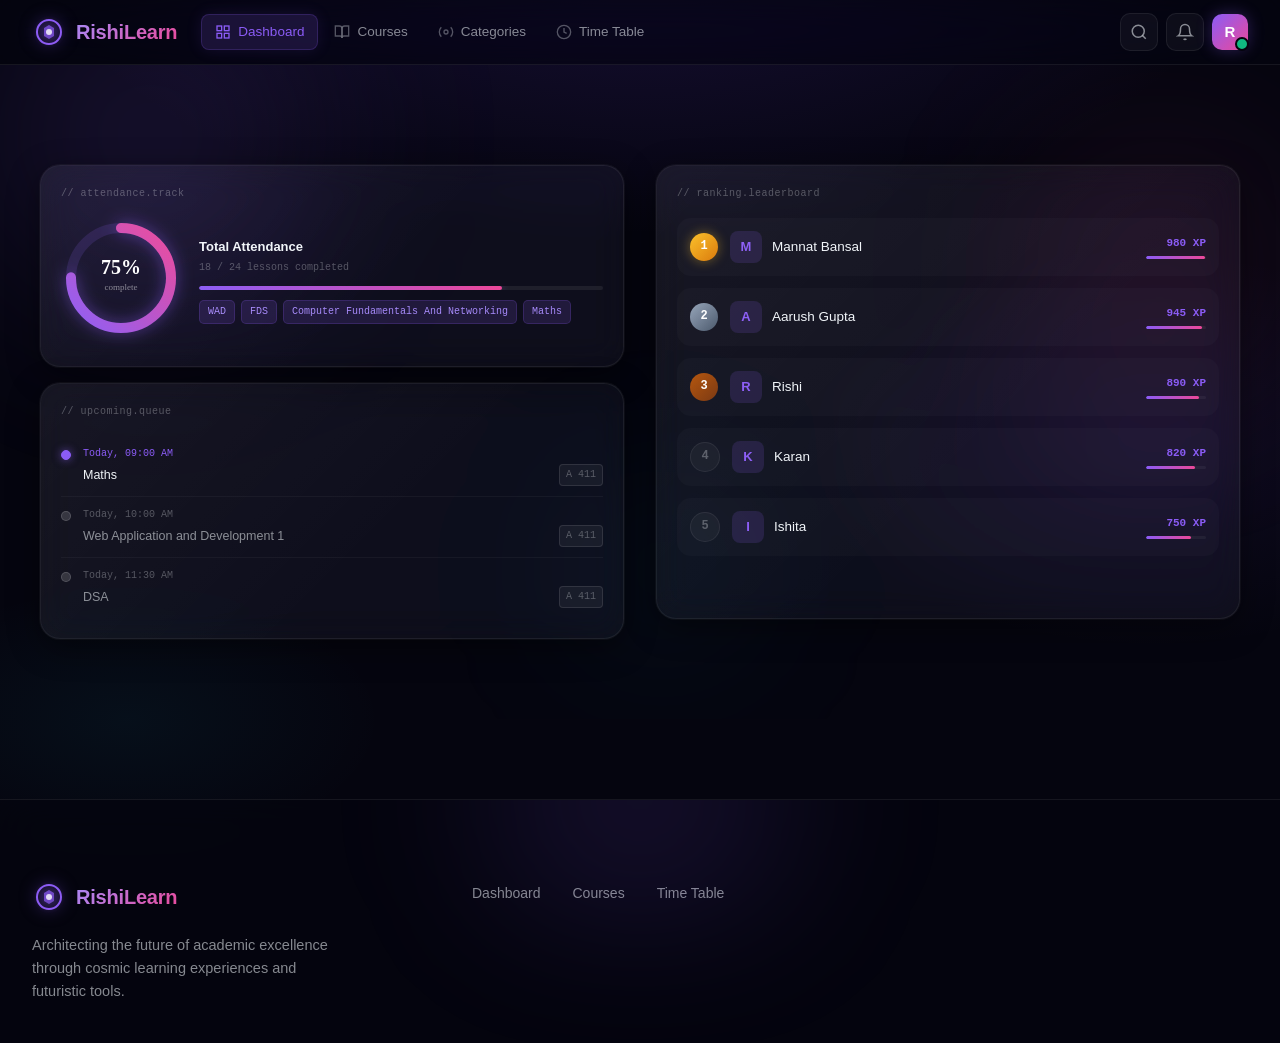
==== commit 36515dfe: "footer-css and login-page" ====
--- a/index.html
+++ b/index.html
@@ -1,207 +1,256 @@
-<!DOCTYPE html>
+<!doctype html>
 <html lang="en">
-<head>
-      <meta charset="UTF-8" />
-      <meta name="viewport" content="width=device-width, initial-scale=1.0" />
-      <title>Login — RishiLearn LMS</title>
-      <meta name="description" content="Secure login to your RishiLearn dashboard, timetable, and leaderboard." />
-    <!-- Google Fonts -->
-    <link rel="preconnect" href="https://fonts.googleapis.com">
-    <link rel="preconnect" href="https://fonts.gstatic.com" crossorigin>
-    <link href="https://fonts.googleapis.com/css2?family=IBM+Plex+Mono:wght@400;500;600&family=Inter:wght@400;500;600;700&family=Syne:wght@700;800&display=swap" rel="stylesheet">
-      <link rel="stylesheet" href="CSS/login.css" />
-</head>
-<body>
-
-      <div class="scene" aria-hidden="true">
-        <div class="orb orb-1"></div>
-        <div class="orb orb-2"></div>
-        <div class="orb orb-3"></div>
-        <div class="orb orb-4"></div>
-        <div class="orb orb-5"></div>
+  <head>
+    <meta charset="UTF-8" />
+    <meta name="viewport" content="width=device-width, initial-scale=1.0" />
+    <title>RishiLearn</title>
+    <link rel="stylesheet" href="./CSS/style.css" />
+  </head>
+  <body>
+    <header class="navbar" id="navbar">
+      <div class="nav-inner">
+        <a href="#" class="brand" id="brand-logo">
+          <div class="brand-orb">
+            <svg width="28" height="28" viewBox="0 0 28 28" fill="none">
+              <circle
+                cx="14"
+                cy="14"
+                r="12"
+                stroke="url(#orbGrad)"
+                stroke-width="2"
+              />
+              <path
+                d="M9 10 L14 7 L19 10 L19 18 L14 21 L9 18 Z"
+                fill="url(#orbFill)"
+                opacity="0.9"
+              />
+              <circle cx="14" cy="14" r="3" fill="#fff" opacity="0.8" />
+              <defs>
+                <linearGradient id="orbGrad" x1="0" y1="0" x2="28" y2="28">
+                  <stop offset="0%" stop-color="#8b5cf6" />
+                  <stop offset="100%" stop-color="#ec4899" />
+                </linearGradient>
+                <linearGradient id="orbFill" x1="0" y1="0" x2="28" y2="28">
+                  <stop offset="0%" stop-color="#8b5cf6" stop-opacity="0.8" />
+                  <stop offset="100%" stop-color="#ec4899" stop-opacity="0.6" />
+                </linearGradient>
+              </defs>
+            </svg>
+          </div>
+          <span class="brand-text">RishiLearn</span>
+        </a>
+
+        <!-- Sidebar-style Nav Links -->
+        <nav class="nav-links" id="nav-links" aria-label="Main navigation">
+          <a href="./index.html" class="nav-item active" id="nav-dashboard">
+            <svg
+              width="16"
+              height="16"
+              viewBox="0 0 24 24"
+              fill="none"
+              stroke="currentColor"
+              stroke-width="2"
+            >
+              <rect x="3" y="3" width="7" height="7" />
+              <rect x="14" y="3" width="7" height="7" />
+              <rect x="14" y="14" width="7" height="7" />
+              <rect x="3" y="14" width="7" height="7" />
+            </svg>
+            Dashboard
+          </a>
+          <a href="./courses.html" class="nav-item" id="nav-courses">
+            <svg
+              width="16"
+              height="16"
+              viewBox="0 0 24 24"
+              fill="none"
+              stroke="currentColor"
+              stroke-width="2"
+            >
+              <path d="M2 3h6a4 4 0 0 1 4 4v14a3 3 0 0 0-3-3H2z" />
+              <path d="M22 3h-6a4 4 0 0 0-4 4v14a3 3 0 0 1 3-3h7z" />
+            </svg>
+            Courses
+          </a>
+          <a href="#categories" class="nav-item" id="nav-categories">
+            <svg
+              width="16"
+              height="16"
+              viewBox="0 0 24 24"
+              fill="none"
+              stroke="currentColor"
+              stroke-width="2"
+            >
+              <circle cx="12" cy="12" r="3" />
+              <path
+                d="M19.07 4.93a10 10 0 0 1 0 14.14M4.93 4.93a10 10 0 0 0 0 14.14"
+              />
+            </svg>
+            Categories
+          </a>
+          <a href="./time-table.html" class="nav-item" id="nav-timetable">
+            <svg
+              width="16"
+              height="16"
+              viewBox="0 0 24 24"
+              fill="none"
+              stroke="currentColor"
+              stroke-width="2"
+            >
+              <circle cx="12" cy="12" r="10" />
+              <polyline points="12 6 12 12 16 14" />
+            </svg>
+            Time Table
+          </a>
+        </nav>
+
+        <!-- Nav Actions -->
+        <div class="nav-actions">
+          <button
+            class="nav-search-btn"
+            id="nav-search-btn"
+            aria-label="Search"
+          >
+            <svg
+              width="18"
+              height="18"
+              viewBox="0 0 24 24"
+              fill="none"
+              stroke="currentColor"
+              stroke-width="2"
+            >
+              <circle cx="11" cy="11" r="8" />
+              <line x1="21" y1="21" x2="16.65" y2="16.65" />
+            </svg>
+          </button>
+          <button class="btn-notify" id="btn-notify" aria-label="Notifications">
+            <svg
+              width="18"
+              height="18"
+              viewBox="0 0 24 24"
+              fill="none"
+              stroke="currentColor"
+              stroke-width="2"
+            >
+              <path d="M18 8A6 6 0 0 0 6 8c0 7-3 9-3 9h18s-3-2-3-9" />
+              <path d="M13.73 21a2 2 0 0 1-3.46 0" />
+            </svg>
+          </button>
+          <div class="avatar-wrap" id="user-avatar">
+            <div class="avatar">R</div>
+            <span class="avatar-status"></span>
+          </div>
+          <button
+            class="hamburger"
+            id="hamburger"
+            aria-label="Toggle menu"
+            aria-expanded="false"
+          >
+            <span></span><span></span><span></span>
+          </button>
+        </div>
       </div>
-
-  <!-- ── PAGE ──────────────────────────────────────────────────── -->
-      <main class="page" role="main">
-            <div class="card">
-
-                  <section class="left-panel" aria-label="RishiLearn branding">
-
-                        <a href="#" class="logo" aria-label="RishiLearn home">
-                          <div class="logo-icon" aria-hidden="true">
-                            <svg viewBox="0 0 24 24" xmlns="http://www.w3.org/2000/svg">
-                              <path d="M12 2C8.5 2 5.5 4 4 7L2 12l4-1 1 4 5-2c0 0 5 1 7-4s0-7-7-7zm0 4a2 2 0 1 1 0 4 2 2 0 0 1 0-4zM6 18l-2 4 4-2z"/>
-                            </svg>
-                          </div>
-                          <span class="logo-wordmark">Rishi<span>Learn</span></span>
-                        </a>
-
-                        <div class="left-hero">
-                          <h1>Level Up Your<br /><em>Learning Journey.</em></h1>
-                          <p>Secure access to your Dashboard, Timetable, and Leaderboard — all in one cosmic hub.</p>
-                        </div>
-
-                        <!-- 3-D Low-Poly Crystal Illustration (pure SVG) -->
-                        <div class="illustration-wrap" aria-hidden="true">
-                              <svg class="crystal-svg" viewBox="0 0 240 260" fill="none" xmlns="http://www.w3.org/2000/svg">
-                                  <!-- top apex to upper ring -->
-                                  <polygon points="120,10  72,80  120,68"  fill="#7c3aed" opacity="0.95"/>
-                                  <polygon points="120,10  120,68 168,80"  fill="#a855f7" opacity="0.90"/>
-                                  <polygon points="120,10  168,80 174,55"  fill="#c084fc" opacity="0.75"/>
-                                  <polygon points="120,10  66,55  72,80"   fill="#6d28d9" opacity="0.85"/>
-                                  <!-- upper mid band -->
-                                  <polygon points="72,80  48,130 100,115"  fill="#ec4899" opacity="0.90"/>
-                                  <polygon points="72,80  100,115 120,68"  fill="#db2777" opacity="0.80"/>
-                                  <polygon points="120,68 100,115 140,115" fill="#9d174d" opacity="0.60"/>
-                                  <polygon points="120,68 140,115 168,80"  fill="#7c3aed" opacity="0.75"/>
-                                  <polygon points="168,80 140,115 192,130" fill="#8b5cf6" opacity="0.85"/>
-                                  <polygon points="168,80 192,130 174,55"  fill="#a78bfa" opacity="0.70"/>
-                                  <!-- lower mid band -->
-                                  <polygon points="48,130  60,190 100,115"  fill="#06b6d4" opacity="0.85"/>
-                                  <polygon points="100,115  60,190 120,175" fill="#0891b2" opacity="0.75"/>
-                                  <polygon points="100,115 120,175 140,115" fill="#ec4899" opacity="0.70"/>
-                                  <polygon points="140,115 120,175 180,190" fill="#7c3aed" opacity="0.80"/>
-                                  <polygon points="140,115 180,190 192,130" fill="#c084fc" opacity="0.85"/>
-                                 <!-- lower ring to bottom apex -->
-                                  <polygon points="60,190  120,250 120,175"  fill="#4f46e5" opacity="0.90"/>
-                                  <polygon points="120,175 120,250 180,190"  fill="#7c3aed" opacity="0.85"/>
-                                  <polygon points="48,130  60,190  40,160"   fill="#06b6d4" opacity="0.55"/>
-                                  <polygon points="192,130 200,160 180,190"  fill="#a855f7" opacity="0.55"/>
-                                  <!-- bright edge highlights -->
-                                  <line x1="120" y1="10"  x2="72"  y2="80"  stroke="rgba(255,255,255,0.25)" stroke-width="0.8"/>
-                                  <line x1="120" y1="10"  x2="168" y2="80"  stroke="rgba(255,255,255,0.20)" stroke-width="0.8"/>
-                                  <line x1="72"  y1="80"  x2="168" y2="80"  stroke="rgba(255,255,255,0.15)" stroke-width="0.6"/>
-                                  <line x1="48"  y1="130" x2="192" y2="130" stroke="rgba(255,255,255,0.12)" stroke-width="0.6"/>
-                                  <line x1="60"  y1="190" x2="180" y2="190" stroke="rgba(255,255,255,0.18)" stroke-width="0.8"/>
-                                  <line x1="120" y1="10"  x2="120" y2="250" stroke="rgba(255,255,255,0.08)" stroke-width="0.4"/>
-                              </svg>
-                        </div>
-
-                        <div class="tagline" aria-label="tagline">
-                          Unlock potential.<br />
-                          <span style="padding-left:0.5em; color: rgba(6,182,212,0.55);">&nbsp;Connect with your future.</span>
-                        </div>
-                  </section>
-
-              <!-- ════ RIGHT PANEL ════════════════════════════════════════ -->
-                  <section class="right-panel" aria-label="Login form">
-
-                      <div class="form-header">
-                        <h2 id="login-title">Student Login</h2>
-                        <p>Enter your credentials to continue.</p>
-                      </div>
-
-                      <!-- ROLE SELECTOR -->
-                      <div class="role-selector" aria-label="Select Role" role="group">
-                        <button type="button" class="role-btn active" data-role="student">Student</button>
-                        <button type="button" class="role-btn" data-role="teacher">Teacher</button>
-                        <button type="button" class="role-btn" data-role="admin">Admin</button>
-                      </div>
-
-                      <form class="login-form" id="login-form" method="post" action="#" autocomplete="off" novalidate>
-
-                          <div class="field">
-                                <div class="field-label-row">
-                                  <label class="field-label" for="email-input">Email Address</label>
-                                  <!-- <span class="field-comment">// user_id: encrypted_string</span> -->
-                                </div>
-                                <div class="input-wrap">
-                                    <span class="input-icon" aria-hidden="true">
-                                        <svg viewBox="0 0 24 24" fill="none" stroke="currentColor" stroke-width="2"
-                                            stroke-linecap="round" stroke-linejoin="round">
-                                          <rect x="3" y="11" width="18" height="11" rx="2" ry="2"/>
-                                          <path d="M7 11V7a5 5 0 0 1 10 0v4"/>
-                                        </svg>
-                                    </span>
-                                    <input
-                                      type="email"
-                                      id="email-input"
-                                      name="email"
-                                      autocomplete="off"
-                                      aria-label="Email address"
-                                      required
-                                    />
-                                </div>
-                          </div>
-
-                          <!-- PASSWORD -->
-                          <div class="field">
-                                <div class="field-label-row">
-                                    <label class="field-label" for="password-input">Password</label>
-                                    <!-- <span class="field-comment">// auth_token: encrypted_string</span> -->
-                                </div>
-                                <div class="input-wrap">
-                                  <input
-                                    type="password"
-                                    id="password-input"
-                                    name="password"
-                                    class="no-icon"
-                                    autocomplete="off"
-                                    aria-label="Password"
-                                    required
-                                  />
-                                    <!-- Toggle show/hide password — icon injected by JS -->
-                                  <button class="pw-toggle" type="button" id="pw-toggle-btn" aria-label="Show password"></button>
-                                </div>
-                          </div>
-
-                          <!-- REMEMBER / FORGOT -->
-                          <div class="remember-row">
-                              <label class="remember-label" for="remember-checkbox">
-                                  <input type="checkbox" id="remember-checkbox" name="remember" />
-                                <span class="remember-text">Remember Me</span>
-                              </label>
-                              <a href="#" class="forgot-link" id="link-forgot">Forgot Password?</a>
-                          </div>
-
-                          <!-- LOGIN BUTTON -->
-                          <button class="btn-login" type="submit" id="btn-login">
-                            Login &nbsp;→
-                          </button>
-
-                          <!-- DIVIDER -->
-                          <div class="divider" role="separator">
-                                <div class="divider-line"></div>
-                                <span class="divider-text">Or login with social accounts</span>
-                                <div class="divider-line"></div>
-                          </div>
-
-                          <!-- SOCIAL BUTTONS -->
-                          <div class="social-row" role="group" aria-label="Social login options">
-
-                              <!-- Google -->
-                              <button class="btn-social" type="button" id="btn-google" aria-label="Login with Google">
-                                  <svg viewBox="0 0 24 24" xmlns="http://www.w3.org/2000/svg">
-                                      <path d="M22.56 12.25c0-.78-.07-1.53-.2-2.25H12v4.26h5.92c-.26 1.37-1.04 2.53-2.21 3.31v2.77h3.57c2.08-1.92 3.28-4.74 3.28-8.09z" fill="#4285F4"/>
-                                      <path d="M12 23c2.97 0 5.46-.98 7.28-2.66l-3.57-2.77c-.98.66-2.23 1.06-3.71 1.06-2.86 0-5.29-1.93-6.16-4.53H2.18v2.84C3.99 20.53 7.7 23 12 23z" fill="#34A853"/>
-                                      <path d="M5.84 14.09c-.22-.66-.35-1.36-.35-2.09s.13-1.43.35-2.09V7.07H2.18C1.43 8.55 1 10.22 1 12s.43 3.45 1.18 4.93l3.66-2.84z" fill="#FBBC05"/>
-                                      <path d="M12 5.38c1.62 0 3.06.56 4.21 1.64l3.15-3.15C17.45 2.09 14.97 1 12 1 7.7 1 3.99 3.47 2.18 7.07l3.66 2.84c.87-2.6 3.3-4.53 6.16-4.53z" fill="#EA4335"/>
-                                  </svg>
-                              </button>
-
-                              <!-- Apple -->
-                              <button class="btn-social" type="button" id="btn-apple" aria-label="Login with Apple">
-                                  <svg viewBox="0 0 24 24" fill="currentColor" xmlns="http://www.w3.org/2000/svg" style="color:#ffffff">
-                                    <path d="M17.05 20.28c-.98.95-2.05.8-3.08.35-1.09-.46-2.09-.48-3.24 0-1.44.62-2.2.44-3.06-.35C2.79 15.25 3.51 7.7 9.05 7.4c1.39.07 2.37.74 3.18.8 1.21-.24 2.37-.93 3.67-.84 1.58.13 2.77.76 3.56 1.9-3.27 1.96-2.5 6.29.68 7.46-.51 1.22-1.18 2.41-3.09 3.56zM12.03 7.25c-.15-2.23 1.66-4.07 3.74-4.25.29 2.58-2.34 4.5-3.74 4.25z"/>
-                                  </svg>
-                              </button>
-
-                          </div>
-
-                          <!-- SIGN UP PROMPT -->
-                          <p class="signup-prompt">
-                            Don't have an account? <a href="#" id="link-signup">Sign Up</a>
-                          </p>
-
-                      </form>
-                  </section>
-
+    </header>
+
+    <section class="hero" id="hero">
+      <!-- Ambient glow orbs -->
+      <div class="glow-orb glow-orb-1" aria-hidden="true"></div>
+      <div class="glow-orb glow-orb-2" aria-hidden="true"></div>
+      <div class="glow-orb glow-orb-3" aria-hidden="true"></div>
+
+      <div class="container">
+        <div class="hero-grid">
+
+          <!-- Left Column: Existing Cards -->
+          <div class="hero-left" id="hero-cards">
+            <!-- Card 1: Course Progress -->
+            <div class="glass-card card-progress" id="card-progress">
+              <div class="card-header-line">
+                <span class="card-label-mono">// attendance.track</span>
+              </div>
+              <div class="progress-visual">
+                <div class="radial-chart" id="radial-chart">
+                  <svg
+                    class="radial-svg"
+                    viewBox="0 0 120 120"
+                    width="120"
+                    height="120"
+                  >
+                    <circle
+                      cx="60"
+                      cy="60"
+                      r="50"
+                      fill="none"
+                      stroke="rgba(139,92,246,0.15)"
+                      stroke-width="10"
+                    />
+                    <circle
+                      cx="60"
+                      cy="60"
+                      r="50"
+                      fill="none"
+                      stroke="url(#radialGrad)"
+                      stroke-width="10"
+                      stroke-dasharray="314"
+                      stroke-dashoffset="78"
+                      stroke-linecap="round"
+                      transform="rotate(-90 60 60)"
+                      class="radial-progress-ring"
+                    />
+                    <text
+                      x="60"
+                      y="56"
+                      text-anchor="middle"
+                      fill="#fff"
+                      font-size="20"
+                      font-weight="700"
+                      font-family="Syne"
+                    >
+                      75%
+                    </text>
+                    <text
+                      x="60"
+                      y="72"
+                      text-anchor="middle"
+                      fill="rgba(255,255,255,0.5)"
+                      font-size="9"
+                      font-family="IBM Plex Mono"
+                    >
+                      complete
+                    </text>
+                    <defs>
+                      <linearGradient
+                        id="radialGrad"
+                        x1="0"
+                        y1="0"
+                        x2="1"
+                        y2="1"
+                      >
+                        <stop offset="0%" stop-color="#8b5cf6" />
+                        <stop offset="100%" stop-color="#ec4899" />
+                      </linearGradient>
+                    </defs>
+                  </svg>
+                </div>
+                <div class="progress-info">
+                  <p class="progress-course-name">
+                    Total Attendance
+                  </p>
+                  <p class="progress-detail-mono">18 / 24 lessons completed</p>
+                  <div class="mini-progress-bar">
+                    <div class="mini-progress-fill w-75"></div>
+                  </div>
+                  <div class="skill-tags">
+                    <span class="skill-tag">WAD</span>
+                    <span class="skill-tag">FDS</span>
+                    <span class="skill-tag">Computer Fundamentals And Networking</span>
+                    <span class="skill-tag">Maths</span>
+                  </div>
+                </div>
+              </div>
             </div>
-      </main>
-
-  <script src="JS/login.js"></script>
-
-<<<<<<< HEAD
+
+
             <!-- Card 3: Upcoming Lessons -->
             <div class="glass-card card-upcoming" id="card-upcoming">
               <div class="card-header-line">
@@ -345,7 +394,4 @@
       </div>
     </footer>
   </body>
-=======
-</body>
->>>>>>> a1ba600ee49c02efe8d4c14d3599851b7eab8c71
 </html>
--- a/CSS/style.css
+++ b/CSS/style.css
@@ -0,0 +1,1111 @@
+* {
+  box-sizing: 0;
+  margin: 0;
+  padding: 0;
+}
+
+:root {
+  --bg-base: #05050f;
+  --bg-glass: rgba(255, 255, 255, 0.04);
+
+  --violet: #8b5cf6;
+  --violet-dim: rgba(139, 92, 246, 0.15);
+
+  --pink: #ec4899;
+
+  --green: #10b981;
+
+  --border-glass: rgba(255, 255, 255, 0.07);
+  --border-glow: rgba(139, 92, 246, 0.35);
+
+  --text-primary: #f1f5f9;
+  --text-secondary: rgba(241, 245, 249, 0.55);
+  --text-muted: rgba(241, 245, 249, 0.3);
+
+  --font-inter: "Inter", sans-serif;
+  --font-mono: "IBM Plex Mono", monospace;
+  --font-syne: "Syne", sans-serif;
+
+  --trans-fast: 0.2s ease-in-out;
+  --trans-normal: 0.3s ease-in-out;
+  --trans-slow: 0.4s ease-in-out;
+
+  --radius-md: 14px;
+  --radius-lg: 20px;
+
+  --shadow-card:
+    0 8px 32px rgba(0, 0, 0, 0.45), 0 0 0 1px rgba(255, 255, 255, 0.05);
+}
+
+html {
+  scroll-behavior: smooth;
+  font-size: 16px;
+}
+
+body {
+  font-family: var(--font-inter);
+  background-color: var(--bg-base);
+  color: var(--text-primary);
+  line-height: 1.6;
+  overflow-x: hidden;
+  /* Global gradient background */
+  background-image:
+    radial-gradient(ellipse 80% 60% at 50% -10%,
+      rgba(99, 57, 210, 0.22) 0%,
+      transparent 60%),
+    radial-gradient(ellipse 50% 40% at 90% 50%,
+      rgba(139, 92, 246, 0.08) 0%,
+      transparent 55%),
+    radial-gradient(ellipse 40% 30% at 10% 80%,
+      rgba(34, 211, 238, 0.05) 0%,
+      transparent 50%);
+  background-attachment: fixed;
+}
+
+a {
+  text-decoration: none;
+  color: inherit;
+}
+
+img {
+  display: block;
+  max-width: 100%;
+}
+
+button {
+  cursor: pointer;
+  border: none;
+  background: none;
+  font-family: inherit;
+}
+
+ul {
+  list-style: none;
+}
+
+svg {
+  flex-shrink: 0;
+}
+
+.container {
+  max-width: 1280px;
+  margin: 0 auto;
+  padding: 0 32px;
+}
+
+.section-label-mono {
+  font-family: var(--font-mono);
+  font-size: 11px;
+  font-weight: 500;
+  letter-spacing: 0.08em;
+  color: var(--violet);
+  text-transform: lowercase;
+}
+
+.section-title {
+  font-family: var(--font-syne);
+  font-size: clamp(24px, 3vw, 36px);
+  font-weight: 800;
+  color: var(--text-primary);
+  line-height: 1.15;
+  margin-top: 4px;
+}
+
+.section-header {
+  display: flex;
+  align-items: flex-end;
+  justify-content: space-between;
+  margin-bottom: 40px;
+  gap: 20px;
+  flex-wrap: wrap;
+}
+
+.section-title-group {
+  display: flex;
+  flex-direction: column;
+  gap: 4px;
+}
+
+/* Nav-Bar */
+
+.navbar {
+  position: sticky;
+  top: 0;
+  z-index: 1000;
+  background: rgba(5, 5, 15, 0.7);
+  backdrop-filter: blur(20px) saturate(1.8);
+  -webkit-backdrop-filter: blur(20px) saturate(1.8);
+  border-bottom: 1px solid var(--border-glass);
+  transition:
+    box-shadow var(--trans-normal),
+    background var(--trans-normal);
+}
+
+.navbar.scrolled {
+  background: rgba(5, 5, 15, 0.92);
+  box-shadow:
+    0 1px 0 rgba(139, 92, 246, 0.15),
+    0 8px 32px rgba(0, 0, 0, 0.5);
+}
+
+.nav-inner {
+  max-width: 1280px;
+  margin: 0 auto;
+  padding: 0 32px;
+  height: 64px;
+  display: flex;
+  align-items: center;
+  gap: 8px;
+}
+
+/* Brand */
+.brand {
+  display: flex;
+  align-items: center;
+  gap: 10px;
+  flex-shrink: 0;
+  margin-right: 16px;
+  transition: opacity var(--trans-fast);
+}
+
+.brand:hover {
+  opacity: 0.85;
+}
+
+.brand-orb {
+  width: 34px;
+  height: 34px;
+  display: flex;
+  align-items: center;
+  justify-content: center;
+  background: radial-gradient(circle,
+      rgba(139, 92, 246, 0.2) 0%,
+      transparent 70%);
+  border-radius: 50%;
+  filter: drop-shadow(0 0 8px rgba(139, 92, 246, 0.5));
+}
+
+.brand-orb-sm {
+  width: 26px;
+  height: 26px;
+}
+
+.brand-text {
+  font-family: var(--font-syne);
+  font-size: 20px;
+  font-weight: 800;
+  background: linear-gradient(135deg, #a78bfa 0%, #ec4899 100%);
+  -webkit-background-clip: text;
+  -webkit-text-fill-color: transparent;
+  background-clip: text;
+  letter-spacing: -0.01em;
+}
+
+/* Nav Links */
+.nav-links {
+  display: flex;
+  align-items: center;
+  gap: 2px;
+  flex: 1;
+}
+
+.nav-item {
+  display: flex;
+  align-items: center;
+  gap: 7px;
+  padding: 7px 14px;
+  border-radius: 8px;
+  font-size: 13.5px;
+  font-weight: 500;
+  color: var(--text-secondary);
+  transition: all var(--trans-fast);
+  white-space: nowrap;
+}
+
+.nav-item svg {
+  opacity: 0.6;
+  transition: opacity var(--trans-fast);
+}
+
+.nav-item:hover {
+  color: var(--text-primary);
+  background: var(--bg-glass);
+}
+
+.nav-item:hover svg {
+  opacity: 1;
+}
+
+.nav-item.active {
+  color: var(--violet);
+  background: var(--violet-dim);
+  box-shadow:
+    0 0 16px rgba(139, 92, 246, 0.12),
+    inset 0 0 0 1px rgba(139, 92, 246, 0.2);
+}
+
+.nav-item.active svg {
+  opacity: 1;
+  color: var(--violet);
+}
+
+/* Nav Actions */
+.nav-actions {
+  display: flex;
+  align-items: center;
+  gap: 8px;
+  margin-left: auto;
+}
+
+.nav-search-btn,
+.btn-notify {
+  width: 38px;
+  height: 38px;
+  border-radius: 10px;
+  display: flex;
+  align-items: center;
+  justify-content: center;
+  color: var(--text-secondary);
+  background: var(--bg-glass);
+  border: 1px solid var(--border-glass);
+  transition: all var(--trans-fast);
+  position: relative;
+}
+
+.nav-search-btn:hover,
+.btn-notify:hover {
+  background: var(--violet-dim);
+  border-color: var(--border-glow);
+  color: var(--text-primary);
+  box-shadow: 0 0 12px rgba(139, 92, 246, 0.15);
+}
+
+.avatar-wrap {
+  position: relative;
+  cursor: pointer;
+}
+
+.avatar {
+  width: 36px;
+  height: 36px;
+  border-radius: 10px;
+  background: linear-gradient(135deg, var(--violet), var(--pink));
+  display: flex;
+  align-items: center;
+  justify-content: center;
+  font-family: var(--font-syne);
+  font-weight: 800;
+  font-size: 15px;
+  color: #fff;
+  box-shadow: 0 0 16px rgba(139, 92, 246, 0.3);
+}
+
+.avatar-status {
+  position: absolute;
+  bottom: -1px;
+  right: -1px;
+  width: 10px;
+  height: 10px;
+  background: var(--green);
+  border-radius: 50%;
+  border: 2px solid var(--bg-base);
+}
+
+/* Hamburger */
+.hamburger {
+  display: none;
+  flex-direction: column;
+  justify-content: center;
+  gap: 5px;
+  width: 38px;
+  height: 38px;
+  padding: 8px;
+  border-radius: 10px;
+  background: var(--bg-glass);
+  border: 1px solid var(--border-glass);
+}
+
+.hamburger span {
+  display: block;
+  height: 2px;
+  background: var(--text-secondary);
+  border-radius: 2px;
+  transition: all var(--trans-fast);
+}
+
+.hero {
+  position: relative;
+  padding: 100px 0 80px;
+  overflow: hidden;
+}
+
+/* Ambient glow orbs */
+.glow-orb {
+  position: absolute;
+  border-radius: 50%;
+  filter: blur(80px);
+  pointer-events: none;
+  animation: orbFloat 8s ease-in-out infinite alternate;
+}
+
+.glow-orb-1 {
+  width: 500px;
+  height: 500px;
+  background: radial-gradient(circle,
+      rgba(139, 92, 246, 0.18) 0%,
+      transparent 70%);
+  top: -180px;
+  left: -100px;
+  animation-delay: 0s;
+}
+
+.glow-orb-2 {
+  width: 400px;
+  height: 400px;
+  background: radial-gradient(circle,
+      rgba(236, 72, 153, 0.12) 0%,
+      transparent 70%);
+  top: 0;
+  right: -80px;
+  animation-delay: -3s;
+}
+
+.glow-orb-3 {
+  width: 300px;
+  height: 300px;
+  background: radial-gradient(circle,
+      rgba(34, 211, 238, 0.07) 0%,
+      transparent 70%);
+  bottom: 0;
+  left: 40%;
+  animation-delay: -6s;
+}
+
+@keyframes orbFloat {
+  0% {
+    transform: translate(0, 0) scale(1);
+  }
+
+  100% {
+    transform: translate(20px, -30px) scale(1.05);
+  }
+}
+
+.hero-grid {
+  display: grid;
+  grid-template-columns: 1fr 1fr;
+  gap: 32px;
+  align-items: start;
+  position: relative;
+  z-index: 1;
+  max-width: 1200px;
+  margin: 0 auto;
+}
+
+
+.hero-badge {
+  display: inline-flex;
+  align-items: center;
+  gap: 8px;
+  padding: 6px 14px;
+  background: rgba(139, 92, 246, 0.08);
+  border: 1px solid rgba(139, 92, 246, 0.2);
+  border-radius: 99px;
+  width: fit-content;
+}
+
+.badge-dot {
+  width: 7px;
+  height: 7px;
+  border-radius: 50%;
+  background: var(--violet);
+  box-shadow: 0 0 8px var(--violet);
+  animation: pulse 2s ease-in-out infinite;
+}
+
+@keyframes pulse {
+
+  0%,
+  100% {
+    opacity: 1;
+    transform: scale(1);
+  }
+
+  50% {
+    opacity: 0.6;
+    transform: scale(0.85);
+  }
+}
+
+.badge-mono {
+  font-family: var(--font-mono);
+  font-size: 11px;
+  color: var(--violet);
+  letter-spacing: 0.05em;
+}
+
+.hero-headline {
+  font-family: var(--font-syne);
+  font-size: clamp(40px, 5vw, 72px);
+  font-weight: 800;
+  line-height: 1.08;
+  letter-spacing: -0.02em;
+}
+
+.headline-gradient {
+  background: linear-gradient(135deg, #a78bfa 0%, #ec4899 60%, #f472b6 100%);
+  -webkit-background-clip: text;
+  -webkit-text-fill-color: transparent;
+  background-clip: text;
+  filter: drop-shadow(0 0 24px rgba(139, 92, 246, 0.4));
+}
+
+.headline-outline {
+  -webkit-text-stroke: 2px rgba(139, 92, 246, 0.5);
+  color: transparent;
+  background: none;
+}
+
+.hero-sub {
+  font-size: 16.5px;
+  font-weight: 400;
+  color: var(--text-secondary);
+  line-height: 1.7;
+  max-width: 480px;
+}
+
+.hero-cta-group {
+  display: flex;
+  align-items: center;
+  gap: 14px;
+  flex-wrap: wrap;
+}
+
+/* Primary Button */
+.btn-primary {
+  display: inline-flex;
+  align-items: center;
+  gap: 8px;
+  padding: 13px 28px;
+  background: linear-gradient(135deg, #7c3aed 0%, #8b5cf6 50%, #c026d3 100%);
+  color: #fff;
+  font-weight: 600;
+  font-size: 14.5px;
+  letter-spacing: 0.01em;
+  border-radius: var(--radius-md);
+  border: none;
+  box-shadow:
+    0 0 24px rgba(139, 92, 246, 0.35),
+    0 4px 16px rgba(0, 0, 0, 0.3);
+  transition: all var(--trans-normal);
+  position: relative;
+  overflow: hidden;
+}
+
+.btn-primary::before {
+  content: "";
+  position: absolute;
+  inset: 0;
+  background: linear-gradient(135deg,
+      rgba(255, 255, 255, 0.15) 0%,
+      transparent 60%);
+  opacity: 0;
+  transition: opacity var(--trans-fast);
+}
+
+.btn-primary:hover {
+  transform: translateY(-2px);
+  box-shadow:
+    0 0 40px rgba(139, 92, 246, 0.5),
+    0 8px 24px rgba(0, 0, 0, 0.4);
+}
+
+.btn-primary:hover::before {
+  opacity: 1;
+}
+
+.btn-primary:active {
+  transform: translateY(0);
+}
+
+/* Ghost Button */
+.btn-ghost {
+  display: inline-flex;
+  align-items: center;
+  gap: 8px;
+  padding: 13px 24px;
+  background: var(--bg-glass);
+  color: var(--text-secondary);
+  font-weight: 500;
+  font-size: 14.5px;
+  border-radius: var(--radius-md);
+  border: 1px solid var(--border-glass);
+  backdrop-filter: blur(10px);
+  transition: all var(--trans-normal);
+}
+
+.btn-ghost:hover {
+  background: rgba(255, 255, 255, 0.07);
+  border-color: rgba(255, 255, 255, 0.15);
+  color: var(--text-primary);
+  transform: translateY(-2px);
+}
+
+/* Trust row */
+.trust-avatars {
+  display: flex;
+}
+
+.t-avatar {
+  width: 32px;
+  height: 32px;
+  border-radius: 50%;
+  border: 2px solid var(--bg-base);
+  display: flex;
+  align-items: center;
+  justify-content: center;
+  font-family: var(--font-syne);
+  font-size: 12px;
+  font-weight: 800;
+  color: #fff;
+  margin-left: -8px;
+}
+
+.t-avatar:first-child {
+  margin-left: 0;
+}
+
+.trust-text {
+  font-size: 13px;
+  color: var(--text-secondary);
+}
+
+.trust-text strong {
+  color: var(--text-primary);
+}
+
+.hero-left,
+.hero-right {
+  display: grid;
+  grid-template-columns: 1fr;
+  gap: 16px;
+  position: relative;
+  width: 100%;
+}
+
+.glass-card {
+  background: var(--bg-glass);
+  backdrop-filter: blur(16px) saturate(1.4);
+  -webkit-backdrop-filter: blur(16px) saturate(1.4);
+  border: 1px solid var(--border-glass);
+  border-radius: var(--radius-lg);
+  padding: 20px;
+  box-shadow: var(--shadow-card);
+  transition: all var(--trans-normal);
+  position: relative;
+  overflow: hidden;
+}
+
+.glass-card::before {
+  content: "";
+  position: absolute;
+  inset: 0;
+  background: linear-gradient(135deg,
+      rgba(255, 255, 255, 0.04) 0%,
+      transparent 60%);
+  pointer-events: none;
+}
+
+.glass-card:hover {
+  transform: translateY(-4px);
+  border-color: var(--border-glow);
+  box-shadow: 0 12px 40px rgba(0, 0, 0, 0.5), 0 0 20px rgba(139, 92, 246, 0.2);
+}
+
+/* Leaderboard Card Styles */
+.card-leaderboard {
+  height: 100%;
+  display: flex;
+  flex-direction: column;
+}
+
+.leaderboard-list {
+  display: flex;
+  flex-direction: column;
+  gap: 12px;
+}
+
+.leaderboard-item {
+  display: flex;
+  align-items: center;
+  gap: 12px;
+  padding: 12px;
+  border-radius: var(--radius-md);
+  background: rgba(255, 255, 255, 0.02);
+  border: 1px solid transparent;
+  transition: all var(--trans-normal);
+}
+
+.leaderboard-item:hover {
+  background: var(--bg-glass);
+  border-color: var(--border-glass);
+  transform: translateX(4px);
+}
+
+.rank-badge {
+  width: 28px;
+  height: 28px;
+  border-radius: 50%;
+  display: flex;
+  align-items: center;
+  justify-content: center;
+  font-family: var(--font-mono);
+  font-size: 12px;
+  font-weight: 700;
+  background: var(--bg-glass);
+  color: var(--text-muted);
+  border: 1px solid var(--border-glass);
+}
+
+.rank-1 .rank-badge {
+  background: linear-gradient(135deg, #fbbf24, #d97706);
+  color: #fff;
+  border: none;
+  box-shadow: 0 0 12px rgba(251, 191, 36, 0.4);
+}
+
+.rank-2 .rank-badge {
+  background: linear-gradient(135deg, #94a3b8, #475569);
+  color: #fff;
+  border: none;
+}
+
+.rank-3 .rank-badge {
+  background: linear-gradient(135deg, #b45309, #78350f);
+  color: #fff;
+  border: none;
+}
+
+.user-info {
+  display: flex;
+  align-items: center;
+  gap: 10px;
+  flex: 1;
+}
+
+.user-avatar-sm {
+  width: 32px;
+  height: 32px;
+  border-radius: 8px;
+  background: var(--violet-dim);
+  display: flex;
+  align-items: center;
+  justify-content: center;
+  font-family: var(--font-syne);
+  font-weight: 800;
+  font-size: 13px;
+  color: var(--violet);
+}
+
+.user-name {
+  font-size: 13.5px;
+  font-weight: 500;
+  color: var(--text-primary);
+}
+
+.user-stats {
+  display: flex;
+  flex-direction: column;
+  align-items: flex-end;
+  gap: 4px;
+  min-width: 80px;
+}
+
+.user-xp {
+  font-family: var(--font-mono);
+  font-size: 11px;
+  color: var(--violet);
+  font-weight: 600;
+}
+
+.xp-bar {
+  width: 60px;
+  height: 3px;
+  background: rgba(255, 255, 255, 0.05);
+  border-radius: 2px;
+  overflow: hidden;
+}
+
+.xp-fill {
+  height: 100%;
+  background: linear-gradient(90deg, var(--violet), var(--pink));
+  border-radius: 2px;
+}
+
+.card-progress {
+  grid-column: 1 / -1;
+}
+
+.card-header-line {
+  display: flex;
+  align-items: center;
+  justify-content: space-between;
+  margin-bottom: 16px;
+}
+
+.card-label-mono {
+  font-family: var(--font-mono);
+  font-size: 10px;
+  color: var(--text-muted);
+  letter-spacing: 0.05em;
+}
+
+.progress-visual {
+  display: flex;
+  align-items: center;
+  gap: 18px;
+}
+
+.radial-svg {
+  overflow: visible;
+}
+
+.radial-progress-ring {
+  transition: stroke-dashoffset 1.2s cubic-bezier(0.4, 0, 0.2, 1);
+  filter: drop-shadow(0 0 8px rgba(139, 92, 246, 0.5));
+}
+
+.progress-info {
+  flex: 1;
+}
+
+.progress-course-name {
+  font-family: var(--font-syne);
+  font-size: 13px;
+  font-weight: 700;
+  color: var(--text-primary);
+  margin-bottom: 4px;
+  line-height: 1.3;
+}
+
+.progress-detail-mono {
+  font-family: var(--font-mono);
+  font-size: 10px;
+  color: var(--text-muted);
+  margin-bottom: 10px;
+}
+
+.mini-progress-bar {
+  height: 4px;
+  background: rgba(255, 255, 255, 0.07);
+  border-radius: 2px;
+  margin-bottom: 10px;
+  overflow: hidden;
+}
+
+.mini-progress-fill {
+  height: 100%;
+  background: linear-gradient(90deg, var(--violet), var(--pink));
+  border-radius: 2px;
+  box-shadow: 0 0 8px rgba(139, 92, 246, 0.4);
+}
+
+.skill-tags {
+  display: flex;
+  flex-wrap: wrap;
+  gap: 6px;
+}
+
+.skill-tag {
+  font-family: var(--font-mono);
+  font-size: 10px;
+  padding: 3px 8px;
+  border-radius: 5px;
+  background: var(--violet-dim);
+  color: #a78bfa;
+  border: 1px solid rgba(139, 92, 246, 0.2);
+}
+
+
+/* Upcoming Card */
+.card-upcoming {
+  grid-column: 1 / -1;
+}
+
+.timeline-list {
+  display: flex;
+  flex-direction: column;
+  gap: 0;
+}
+
+.timeline-item {
+  display: flex;
+  align-items: flex-start;
+  gap: 12px;
+  padding: 10px 0;
+  position: relative;
+}
+
+.timeline-item+.timeline-item {
+  border-top: 1px solid rgba(255, 255, 255, 0.04);
+}
+
+.timeline-dot {
+  width: 8px;
+  height: 8px;
+  border-radius: 50%;
+  background: rgba(255, 255, 255, 0.15);
+  border: 1px solid rgba(255, 255, 255, 0.15);
+  flex-shrink: 0;
+  margin-top: 4px;
+  transition: all var(--trans-fast);
+}
+
+.timeline-item.timeline-active .timeline-dot {
+  background: var(--violet);
+  border-color: var(--violet);
+  box-shadow: 0 0 8px rgba(139, 92, 246, 0.6);
+}
+
+.timeline-content {
+  display: flex;
+  flex-direction: column;
+  gap: 2px;
+  flex: 1;
+}
+
+.tl-time-mono {
+  font-family: var(--font-mono);
+  font-size: 10px;
+  color: var(--text-muted);
+}
+
+.timeline-item.timeline-active .tl-time-mono {
+  color: var(--violet);
+}
+
+.tl-title {
+  display: flex;
+  justify-content: space-between;
+  align-items: center;
+  font-size: 12.5px;
+  font-weight: 500;
+  color: var(--text-secondary);
+}
+
+.room-number {
+  font-family: var(--font-mono);
+  font-size: 10px;
+  color: var(--text-muted);
+  background: rgba(255, 255, 255, 0.05);
+  padding: 2px 6px;
+  border-radius: 4px;
+  border: 1px solid rgba(255, 255, 255, 0.1);
+}
+
+.timeline-item.timeline-active .tl-title {
+  color: var(--text-primary);
+}
+
+/* Responsive Adjustments */
+@media (max-width: 992px) {
+  .hero-grid {
+    grid-template-columns: 1fr;
+    gap: 24px;
+  }
+
+  #hero-leaderboard {
+    order: -1;
+    /* Move leaderboard to the top on mobile */
+  }
+}
+
+@media (max-width: 768px) {
+  .container {
+    padding: 0 20px;
+  }
+
+  .hero {
+    padding: 80px 0 60px;
+  }
+
+  .leaderboard-item {
+    padding: 10px;
+  }
+
+  .user-stats {
+    min-width: 60px;
+  }
+
+  .xp-bar {
+    width: 40px;
+  }
+}
+
+/* Utility Classes for Progress Bars */
+.w-98 {
+  width: 98%;
+}
+
+.w-94 {
+  width: 94%;
+}
+
+.w-89 {
+  width: 89%;
+}
+
+.w-82 {
+  width: 82%;
+}
+
+.w-75 {
+  width: 75%;
+}
+
+/* ── FOOTER ─────────────────────────────────────────────────── */
+
+.footer {
+  position: relative;
+  background: rgba(5, 5, 15, 0.82);
+  backdrop-filter: blur(20px);
+  -webkit-backdrop-filter: blur(20px);
+  border-top: 1px solid var(--border-glass);
+  padding: 80px 0 40px;
+  margin-top: 80px;
+  overflow: hidden;
+  z-index: 10;
+}
+
+.footer-glow {
+  position: absolute;
+  top: -150px;
+  left: 50%;
+  transform: translateX(-50%);
+  width: 600px;
+  height: 300px;
+  background: radial-gradient(circle, rgba(139, 92, 246, 0.15) 0%, transparent 70%);
+  filter: blur(60px);
+  pointer-events: none;
+}
+
+.footer-grid {
+  display: flex;
+  flex-direction: row;
+  /* justify-content: center; */
+  align-items: flex-start;
+  gap: 120px;
+  margin-bottom: 0;
+}
+
+.footer-brand .footer-desc {
+  color: var(--text-secondary);
+  font-size: 14.5px;
+  margin: 20px 0 0;
+  line-height: 1.6;
+  max-width: 320px;
+}
+
+.social-links {
+  display: flex;
+  gap: 12px;
+}
+
+.social-link {
+  width: 40px;
+  height: 40px;
+  border-radius: 12px;
+  background: var(--bg-glass);
+  border: 1px solid var(--border-glass);
+  display: flex;
+  align-items: center;
+  justify-content: center;
+  color: var(--text-secondary);
+  transition: all var(--trans-fast);
+}
+
+.social-link svg {
+  width: 20px;
+  height: 20px;
+}
+
+.social-link:hover {
+  background: var(--violet-dim);
+  border-color: var(--border-glow);
+  color: var(--text-primary);
+  transform: translateY(-4px);
+  box-shadow: 0 8px 24px rgba(139, 92, 246, 0.25);
+}
+
+.footer-links {
+  display: flex;
+}
+
+.footer-label-mono {
+  display: block;
+  font-family: var(--font-mono);
+  font-size: 11px;
+  color: var(--violet);
+  margin-bottom: 24px;
+  letter-spacing: 0.1em;
+  text-transform: lowercase;
+}
+
+.footer-col ul {
+  display: flex;
+  flex-direction: row;
+  gap: 32px;
+}
+
+.footer-col a {
+  font-size: 14px;
+  color: var(--text-secondary);
+  transition: all var(--trans-fast);
+  display: inline-block;
+}
+
+.footer-col a:hover {
+  color: var(--text-primary);
+  transform: translateX(4px);
+}
+
+
+
+.made-with {
+  display: flex;
+  align-items: center;
+  gap: 6px;
+}
+
+.made-with .heart {
+  color: var(--pink);
+  font-size: 16px;
+  animation: heartBeat 1.5s ease-in-out infinite;
+}
+
+@keyframes heartBeat {
+
+  0%,
+  100% {
+    transform: scale(1);
+  }
+
+  50% {
+    transform: scale(1.25);
+  }
+}
+
+@media (max-width: 968px) {
+  .footer-grid {
+    flex-direction: column;
+    align-items: center;
+    text-align: center;
+    gap: 48px;
+  }
+}
+
+@media (max-width: 640px) {
+  .footer-links {
+    justify-content: center;
+  }
+}
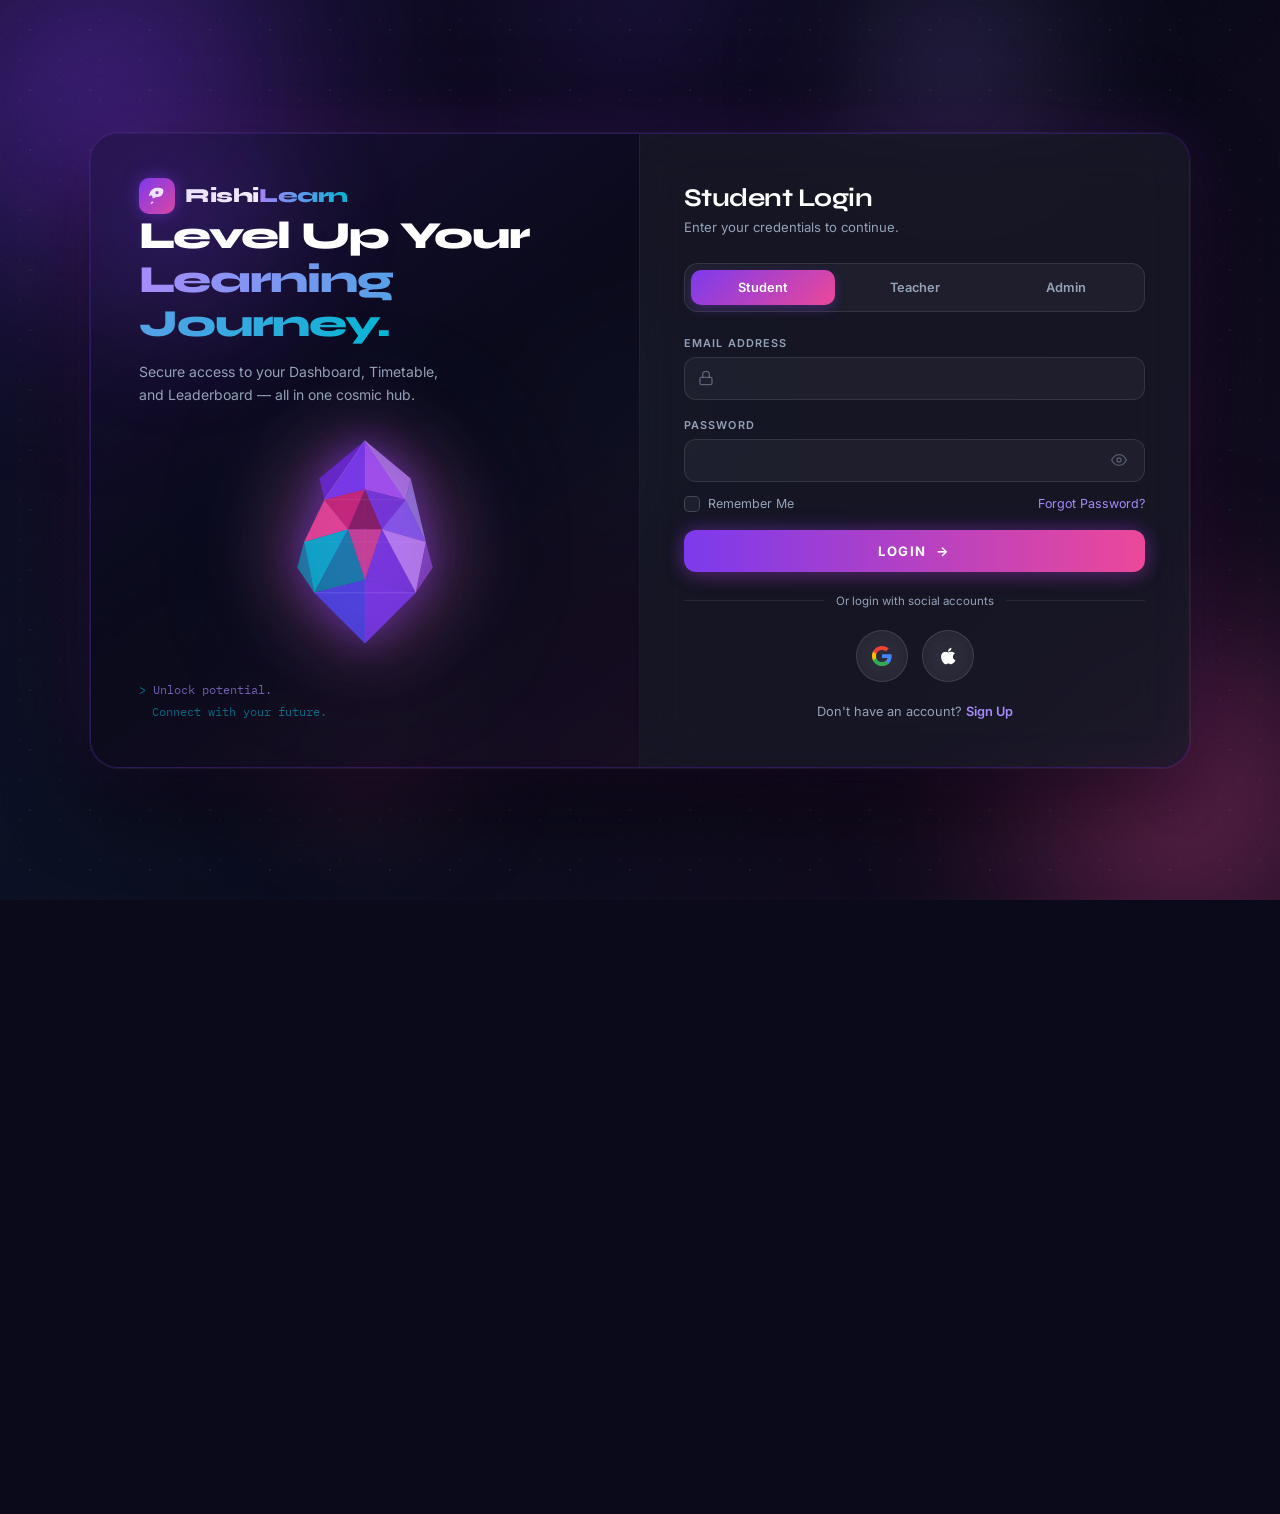
==== commit d6f4d8c0: "minor changes" ====
--- a/index.html
+++ b/index.html
@@ -1,256 +1,207 @@
-<!doctype html>
+<!DOCTYPE html>
 <html lang="en">
-  <head>
-    <meta charset="UTF-8" />
-    <meta name="viewport" content="width=device-width, initial-scale=1.0" />
-    <title>RishiLearn</title>
-    <link rel="stylesheet" href="./CSS/style.css" />
-  </head>
-  <body>
-    <header class="navbar" id="navbar">
-      <div class="nav-inner">
-        <a href="#" class="brand" id="brand-logo">
-          <div class="brand-orb">
-            <svg width="28" height="28" viewBox="0 0 28 28" fill="none">
-              <circle
-                cx="14"
-                cy="14"
-                r="12"
-                stroke="url(#orbGrad)"
-                stroke-width="2"
-              />
-              <path
-                d="M9 10 L14 7 L19 10 L19 18 L14 21 L9 18 Z"
-                fill="url(#orbFill)"
-                opacity="0.9"
-              />
-              <circle cx="14" cy="14" r="3" fill="#fff" opacity="0.8" />
-              <defs>
-                <linearGradient id="orbGrad" x1="0" y1="0" x2="28" y2="28">
-                  <stop offset="0%" stop-color="#8b5cf6" />
-                  <stop offset="100%" stop-color="#ec4899" />
-                </linearGradient>
-                <linearGradient id="orbFill" x1="0" y1="0" x2="28" y2="28">
-                  <stop offset="0%" stop-color="#8b5cf6" stop-opacity="0.8" />
-                  <stop offset="100%" stop-color="#ec4899" stop-opacity="0.6" />
-                </linearGradient>
-              </defs>
-            </svg>
-          </div>
-          <span class="brand-text">RishiLearn</span>
-        </a>
-
-        <!-- Sidebar-style Nav Links -->
-        <nav class="nav-links" id="nav-links" aria-label="Main navigation">
-          <a href="./index.html" class="nav-item active" id="nav-dashboard">
-            <svg
-              width="16"
-              height="16"
-              viewBox="0 0 24 24"
-              fill="none"
-              stroke="currentColor"
-              stroke-width="2"
-            >
-              <rect x="3" y="3" width="7" height="7" />
-              <rect x="14" y="3" width="7" height="7" />
-              <rect x="14" y="14" width="7" height="7" />
-              <rect x="3" y="14" width="7" height="7" />
-            </svg>
-            Dashboard
-          </a>
-          <a href="./courses.html" class="nav-item" id="nav-courses">
-            <svg
-              width="16"
-              height="16"
-              viewBox="0 0 24 24"
-              fill="none"
-              stroke="currentColor"
-              stroke-width="2"
-            >
-              <path d="M2 3h6a4 4 0 0 1 4 4v14a3 3 0 0 0-3-3H2z" />
-              <path d="M22 3h-6a4 4 0 0 0-4 4v14a3 3 0 0 1 3-3h7z" />
-            </svg>
-            Courses
-          </a>
-          <a href="#categories" class="nav-item" id="nav-categories">
-            <svg
-              width="16"
-              height="16"
-              viewBox="0 0 24 24"
-              fill="none"
-              stroke="currentColor"
-              stroke-width="2"
-            >
-              <circle cx="12" cy="12" r="3" />
-              <path
-                d="M19.07 4.93a10 10 0 0 1 0 14.14M4.93 4.93a10 10 0 0 0 0 14.14"
-              />
-            </svg>
-            Categories
-          </a>
-          <a href="./time-table.html" class="nav-item" id="nav-timetable">
-            <svg
-              width="16"
-              height="16"
-              viewBox="0 0 24 24"
-              fill="none"
-              stroke="currentColor"
-              stroke-width="2"
-            >
-              <circle cx="12" cy="12" r="10" />
-              <polyline points="12 6 12 12 16 14" />
-            </svg>
-            Time Table
-          </a>
-        </nav>
-
-        <!-- Nav Actions -->
-        <div class="nav-actions">
-          <button
-            class="nav-search-btn"
-            id="nav-search-btn"
-            aria-label="Search"
-          >
-            <svg
-              width="18"
-              height="18"
-              viewBox="0 0 24 24"
-              fill="none"
-              stroke="currentColor"
-              stroke-width="2"
-            >
-              <circle cx="11" cy="11" r="8" />
-              <line x1="21" y1="21" x2="16.65" y2="16.65" />
-            </svg>
-          </button>
-          <button class="btn-notify" id="btn-notify" aria-label="Notifications">
-            <svg
-              width="18"
-              height="18"
-              viewBox="0 0 24 24"
-              fill="none"
-              stroke="currentColor"
-              stroke-width="2"
-            >
-              <path d="M18 8A6 6 0 0 0 6 8c0 7-3 9-3 9h18s-3-2-3-9" />
-              <path d="M13.73 21a2 2 0 0 1-3.46 0" />
-            </svg>
-          </button>
-          <div class="avatar-wrap" id="user-avatar">
-            <div class="avatar">R</div>
-            <span class="avatar-status"></span>
-          </div>
-          <button
-            class="hamburger"
-            id="hamburger"
-            aria-label="Toggle menu"
-            aria-expanded="false"
-          >
-            <span></span><span></span><span></span>
-          </button>
-        </div>
+<head>
+      <meta charset="UTF-8" />
+      <meta name="viewport" content="width=device-width, initial-scale=1.0" />
+      <title>Login — RishiLearn LMS</title>
+      <meta name="description" content="Secure login to your RishiLearn dashboard, timetable, and leaderboard." />
+    <!-- Google Fonts -->
+    <link rel="preconnect" href="https://fonts.googleapis.com">
+    <link rel="preconnect" href="https://fonts.gstatic.com" crossorigin>
+    <link href="https://fonts.googleapis.com/css2?family=IBM+Plex+Mono:wght@400;500;600&family=Inter:wght@400;500;600;700&family=Syne:wght@700;800&display=swap" rel="stylesheet">
+      <link rel="stylesheet" href="CSS/login.css" />
+</head>
+<body>
+
+      <div class="scene" aria-hidden="true">
+        <div class="orb orb-1"></div>
+        <div class="orb orb-2"></div>
+        <div class="orb orb-3"></div>
+        <div class="orb orb-4"></div>
+        <div class="orb orb-5"></div>
       </div>
-    </header>
-
-    <section class="hero" id="hero">
-      <!-- Ambient glow orbs -->
-      <div class="glow-orb glow-orb-1" aria-hidden="true"></div>
-      <div class="glow-orb glow-orb-2" aria-hidden="true"></div>
-      <div class="glow-orb glow-orb-3" aria-hidden="true"></div>
-
-      <div class="container">
-        <div class="hero-grid">
-
-          <!-- Left Column: Existing Cards -->
-          <div class="hero-left" id="hero-cards">
-            <!-- Card 1: Course Progress -->
-            <div class="glass-card card-progress" id="card-progress">
-              <div class="card-header-line">
-                <span class="card-label-mono">// attendance.track</span>
-              </div>
-              <div class="progress-visual">
-                <div class="radial-chart" id="radial-chart">
-                  <svg
-                    class="radial-svg"
-                    viewBox="0 0 120 120"
-                    width="120"
-                    height="120"
-                  >
-                    <circle
-                      cx="60"
-                      cy="60"
-                      r="50"
-                      fill="none"
-                      stroke="rgba(139,92,246,0.15)"
-                      stroke-width="10"
-                    />
-                    <circle
-                      cx="60"
-                      cy="60"
-                      r="50"
-                      fill="none"
-                      stroke="url(#radialGrad)"
-                      stroke-width="10"
-                      stroke-dasharray="314"
-                      stroke-dashoffset="78"
-                      stroke-linecap="round"
-                      transform="rotate(-90 60 60)"
-                      class="radial-progress-ring"
-                    />
-                    <text
-                      x="60"
-                      y="56"
-                      text-anchor="middle"
-                      fill="#fff"
-                      font-size="20"
-                      font-weight="700"
-                      font-family="Syne"
-                    >
-                      75%
-                    </text>
-                    <text
-                      x="60"
-                      y="72"
-                      text-anchor="middle"
-                      fill="rgba(255,255,255,0.5)"
-                      font-size="9"
-                      font-family="IBM Plex Mono"
-                    >
-                      complete
-                    </text>
-                    <defs>
-                      <linearGradient
-                        id="radialGrad"
-                        x1="0"
-                        y1="0"
-                        x2="1"
-                        y2="1"
-                      >
-                        <stop offset="0%" stop-color="#8b5cf6" />
-                        <stop offset="100%" stop-color="#ec4899" />
-                      </linearGradient>
-                    </defs>
-                  </svg>
-                </div>
-                <div class="progress-info">
-                  <p class="progress-course-name">
-                    Total Attendance
-                  </p>
-                  <p class="progress-detail-mono">18 / 24 lessons completed</p>
-                  <div class="mini-progress-bar">
-                    <div class="mini-progress-fill w-75"></div>
-                  </div>
-                  <div class="skill-tags">
-                    <span class="skill-tag">WAD</span>
-                    <span class="skill-tag">FDS</span>
-                    <span class="skill-tag">Computer Fundamentals And Networking</span>
-                    <span class="skill-tag">Maths</span>
-                  </div>
-                </div>
-              </div>
+
+  <!-- ── PAGE ──────────────────────────────────────────────────── -->
+      <main class="page" role="main">
+            <div class="card">
+
+                  <section class="left-panel" aria-label="RishiLearn branding">
+
+                        <a href="#" class="logo" aria-label="RishiLearn home">
+                          <div class="logo-icon" aria-hidden="true">
+                            <svg viewBox="0 0 24 24" xmlns="http://www.w3.org/2000/svg">
+                              <path d="M12 2C8.5 2 5.5 4 4 7L2 12l4-1 1 4 5-2c0 0 5 1 7-4s0-7-7-7zm0 4a2 2 0 1 1 0 4 2 2 0 0 1 0-4zM6 18l-2 4 4-2z"/>
+                            </svg>
+                          </div>
+                          <span class="logo-wordmark">Rishi<span>Learn</span></span>
+                        </a>
+
+                        <div class="left-hero">
+                          <h1>Level Up Your<br /><em>Learning Journey.</em></h1>
+                          <p>Secure access to your Dashboard, Timetable, and Leaderboard — all in one cosmic hub.</p>
+                        </div>
+
+                        <!-- 3-D Low-Poly Crystal Illustration (pure SVG) -->
+                        <div class="illustration-wrap" aria-hidden="true">
+                              <svg class="crystal-svg" viewBox="0 0 240 260" fill="none" xmlns="http://www.w3.org/2000/svg">
+                                  <!-- top apex to upper ring -->
+                                  <polygon points="120,10  72,80  120,68"  fill="#7c3aed" opacity="0.95"/>
+                                  <polygon points="120,10  120,68 168,80"  fill="#a855f7" opacity="0.90"/>
+                                  <polygon points="120,10  168,80 174,55"  fill="#c084fc" opacity="0.75"/>
+                                  <polygon points="120,10  66,55  72,80"   fill="#6d28d9" opacity="0.85"/>
+                                  <!-- upper mid band -->
+                                  <polygon points="72,80  48,130 100,115"  fill="#ec4899" opacity="0.90"/>
+                                  <polygon points="72,80  100,115 120,68"  fill="#db2777" opacity="0.80"/>
+                                  <polygon points="120,68 100,115 140,115" fill="#9d174d" opacity="0.60"/>
+                                  <polygon points="120,68 140,115 168,80"  fill="#7c3aed" opacity="0.75"/>
+                                  <polygon points="168,80 140,115 192,130" fill="#8b5cf6" opacity="0.85"/>
+                                  <polygon points="168,80 192,130 174,55"  fill="#a78bfa" opacity="0.70"/>
+                                  <!-- lower mid band -->
+                                  <polygon points="48,130  60,190 100,115"  fill="#06b6d4" opacity="0.85"/>
+                                  <polygon points="100,115  60,190 120,175" fill="#0891b2" opacity="0.75"/>
+                                  <polygon points="100,115 120,175 140,115" fill="#ec4899" opacity="0.70"/>
+                                  <polygon points="140,115 120,175 180,190" fill="#7c3aed" opacity="0.80"/>
+                                  <polygon points="140,115 180,190 192,130" fill="#c084fc" opacity="0.85"/>
+                                 <!-- lower ring to bottom apex -->
+                                  <polygon points="60,190  120,250 120,175"  fill="#4f46e5" opacity="0.90"/>
+                                  <polygon points="120,175 120,250 180,190"  fill="#7c3aed" opacity="0.85"/>
+                                  <polygon points="48,130  60,190  40,160"   fill="#06b6d4" opacity="0.55"/>
+                                  <polygon points="192,130 200,160 180,190"  fill="#a855f7" opacity="0.55"/>
+                                  <!-- bright edge highlights -->
+                                  <line x1="120" y1="10"  x2="72"  y2="80"  stroke="rgba(255,255,255,0.25)" stroke-width="0.8"/>
+                                  <line x1="120" y1="10"  x2="168" y2="80"  stroke="rgba(255,255,255,0.20)" stroke-width="0.8"/>
+                                  <line x1="72"  y1="80"  x2="168" y2="80"  stroke="rgba(255,255,255,0.15)" stroke-width="0.6"/>
+                                  <line x1="48"  y1="130" x2="192" y2="130" stroke="rgba(255,255,255,0.12)" stroke-width="0.6"/>
+                                  <line x1="60"  y1="190" x2="180" y2="190" stroke="rgba(255,255,255,0.18)" stroke-width="0.8"/>
+                                  <line x1="120" y1="10"  x2="120" y2="250" stroke="rgba(255,255,255,0.08)" stroke-width="0.4"/>
+                              </svg>
+                        </div>
+
+                        <div class="tagline" aria-label="tagline">
+                          Unlock potential.<br />
+                          <span style="padding-left:0.5em; color: rgba(6,182,212,0.55);">&nbsp;Connect with your future.</span>
+                        </div>
+                  </section>
+
+              <!-- ════ RIGHT PANEL ════════════════════════════════════════ -->
+                  <section class="right-panel" aria-label="Login form">
+
+                      <div class="form-header">
+                        <h2 id="login-title">Student Login</h2>
+                        <p>Enter your credentials to continue.</p>
+                      </div>
+
+                      <!-- ROLE SELECTOR -->
+                      <div class="role-selector" aria-label="Select Role" role="group">
+                        <button type="button" class="role-btn active" data-role="student">Student</button>
+                        <button type="button" class="role-btn" data-role="teacher">Teacher</button>
+                        <button type="button" class="role-btn" data-role="admin">Admin</button>
+                      </div>
+
+                      <form class="login-form" id="login-form" method="post" action="#" autocomplete="off" novalidate>
+
+                          <div class="field">
+                                <div class="field-label-row">
+                                  <label class="field-label" for="email-input">Email Address</label>
+                                  <!-- <span class="field-comment">// user_id: encrypted_string</span> -->
+                                </div>
+                                <div class="input-wrap">
+                                    <span class="input-icon" aria-hidden="true">
+                                        <svg viewBox="0 0 24 24" fill="none" stroke="currentColor" stroke-width="2"
+                                            stroke-linecap="round" stroke-linejoin="round">
+                                          <rect x="3" y="11" width="18" height="11" rx="2" ry="2"/>
+                                          <path d="M7 11V7a5 5 0 0 1 10 0v4"/>
+                                        </svg>
+                                    </span>
+                                    <input
+                                      type="email"
+                                      id="email-input"
+                                      name="email"
+                                      autocomplete="off"
+                                      aria-label="Email address"
+                                      required
+                                    />
+                                </div>
+                          </div>
+
+                          <!-- PASSWORD -->
+                          <div class="field">
+                                <div class="field-label-row">
+                                    <label class="field-label" for="password-input">Password</label>
+                                    <!-- <span class="field-comment">// auth_token: encrypted_string</span> -->
+                                </div>
+                                <div class="input-wrap">
+                                  <input
+                                    type="password"
+                                    id="password-input"
+                                    name="password"
+                                    class="no-icon"
+                                    autocomplete="off"
+                                    aria-label="Password"
+                                    required
+                                  />
+                                    <!-- Toggle show/hide password — icon injected by JS -->
+                                  <button class="pw-toggle" type="button" id="pw-toggle-btn" aria-label="Show password"></button>
+                                </div>
+                          </div>
+
+                          <!-- REMEMBER / FORGOT -->
+                          <div class="remember-row">
+                              <label class="remember-label" for="remember-checkbox">
+                                  <input type="checkbox" id="remember-checkbox" name="remember" />
+                                <span class="remember-text">Remember Me</span>
+                              </label>
+                              <a href="#" class="forgot-link" id="link-forgot">Forgot Password?</a>
+                          </div>
+
+                          <!-- LOGIN BUTTON -->
+                          <button class="btn-login" type="submit" id="btn-login">
+                            Login &nbsp;→
+                          </button>
+
+                          <!-- DIVIDER -->
+                          <div class="divider" role="separator">
+                                <div class="divider-line"></div>
+                                <span class="divider-text">Or login with social accounts</span>
+                                <div class="divider-line"></div>
+                          </div>
+
+                          <!-- SOCIAL BUTTONS -->
+                          <div class="social-row" role="group" aria-label="Social login options">
+
+                              <!-- Google -->
+                              <button class="btn-social" type="button" id="btn-google" aria-label="Login with Google">
+                                  <svg viewBox="0 0 24 24" xmlns="http://www.w3.org/2000/svg">
+                                      <path d="M22.56 12.25c0-.78-.07-1.53-.2-2.25H12v4.26h5.92c-.26 1.37-1.04 2.53-2.21 3.31v2.77h3.57c2.08-1.92 3.28-4.74 3.28-8.09z" fill="#4285F4"/>
+                                      <path d="M12 23c2.97 0 5.46-.98 7.28-2.66l-3.57-2.77c-.98.66-2.23 1.06-3.71 1.06-2.86 0-5.29-1.93-6.16-4.53H2.18v2.84C3.99 20.53 7.7 23 12 23z" fill="#34A853"/>
+                                      <path d="M5.84 14.09c-.22-.66-.35-1.36-.35-2.09s.13-1.43.35-2.09V7.07H2.18C1.43 8.55 1 10.22 1 12s.43 3.45 1.18 4.93l3.66-2.84z" fill="#FBBC05"/>
+                                      <path d="M12 5.38c1.62 0 3.06.56 4.21 1.64l3.15-3.15C17.45 2.09 14.97 1 12 1 7.7 1 3.99 3.47 2.18 7.07l3.66 2.84c.87-2.6 3.3-4.53 6.16-4.53z" fill="#EA4335"/>
+                                  </svg>
+                              </button>
+
+                              <!-- Apple -->
+                              <button class="btn-social" type="button" id="btn-apple" aria-label="Login with Apple">
+                                  <svg viewBox="0 0 24 24" fill="currentColor" xmlns="http://www.w3.org/2000/svg" style="color:#ffffff">
+                                    <path d="M17.05 20.28c-.98.95-2.05.8-3.08.35-1.09-.46-2.09-.48-3.24 0-1.44.62-2.2.44-3.06-.35C2.79 15.25 3.51 7.7 9.05 7.4c1.39.07 2.37.74 3.18.8 1.21-.24 2.37-.93 3.67-.84 1.58.13 2.77.76 3.56 1.9-3.27 1.96-2.5 6.29.68 7.46-.51 1.22-1.18 2.41-3.09 3.56zM12.03 7.25c-.15-2.23 1.66-4.07 3.74-4.25.29 2.58-2.34 4.5-3.74 4.25z"/>
+                                  </svg>
+                              </button>
+
+                          </div>
+
+                          <!-- SIGN UP PROMPT -->
+                          <p class="signup-prompt">
+                            Don't have an account? <a href="#" id="link-signup">Sign Up</a>
+                          </p>
+
+                      </form>
+                  </section>
+
             </div>
-
-
+      </main>
+
+  <script src="JS/login.js"></script>
+
+<<<<<<< HEAD
             <!-- Card 3: Upcoming Lessons -->
             <div class="glass-card card-upcoming" id="card-upcoming">
               <div class="card-header-line">
@@ -394,4 +345,7 @@
       </div>
     </footer>
   </body>
+=======
+</body>
+>>>>>>> a1ba600ee49c02efe8d4c14d3599851b7eab8c71
 </html>
--- a/CSS/login.css
+++ b/CSS/login.css
@@ -0,0 +1,897 @@
+
+*{ 
+  box-sizing: border-box;
+  margin: 0;
+  padding: 0;
+}
+
+:root {
+  --bg:           #0a0a1a;
+  --violet:       #7c3aed;
+  --violet-dim:   #5b21b6;
+  --pink:         #ec4899;
+  --cyan:         #06b6d4;
+  --white:        #ffffff;
+  --muted:        #94a3b8;
+  --muted-violet: #a78bfa;
+  --glass-bg:     rgba(255,255,255,0.05);
+  --glass-border: rgba(255,255,255,0.12);
+  --input-bg:     rgba(255,255,255,0.04);
+  --input-border: rgba(255,255,255,0.10);
+
+  --font-inter: "Inter", sans-serif;
+  --font-mono: "IBM Plex Mono", monospace;
+  --font-syne: "Syne", sans-serif;
+}
+
+html, body {
+  width: 100%; height: 100%;
+  background: var(--bg);
+  color: var(--white);
+  font-family: var(--font-inter);
+  -webkit-font-smoothing: antialiased;
+  overflow-x: hidden;
+}
+
+/* ─── BACKGROUND SCENE ─────────────────────────────────────────── */
+.scene {
+  position: fixed;
+  inset: 0;
+  overflow: hidden;
+  z-index: 0;
+}
+
+/* diagonal light rays */
+.scene::before {
+  content: '';
+  position: absolute;
+  inset: 0;
+  background:
+    linear-gradient(135deg, rgba(124,58,237,0.07) 0%, transparent 55%),
+    linear-gradient(315deg, rgba(236,72,153,0.05) 0%, transparent 50%),
+    linear-gradient(45deg,  rgba(6,182,212,0.04)  0%, transparent 40%);
+  pointer-events: none;
+}
+
+/* grid / star texture */
+.scene::after {
+  content: '';
+  position: absolute;
+  inset: 0;
+  background-image:
+    radial-gradient(rgba(255,255,255,0.15) 1px, transparent 1px),
+    radial-gradient(rgba(255,255,255,0.08) 1px, transparent 1px);
+  background-size: 60px 60px, 20px 20px;
+  background-position: 0 0, 10px 10px;
+  opacity: 0.35;
+  pointer-events: none;
+}
+
+/* ─── FLOATING ORBS ──────────────────────────────────────────────*/
+.orb {
+  position: absolute;
+  border-radius: 50%;
+  filter: blur(80px);
+  pointer-events: none;
+  animation: drift 8s ease-in-out infinite alternate;
+}
+.orb-1 {
+  width: 520px; height: 520px;
+  top: -160px; left: -160px;
+  background: radial-gradient(circle, rgba(124,58,237,0.55) 0%, rgba(124,58,237,0.12) 55%, transparent 80%);
+  animation-delay: 0s;
+}
+.orb-2 {
+  width: 440px; height: 440px;
+  bottom: -120px; right: -120px;
+  background: radial-gradient(circle, rgba(236,72,153,0.50) 0%, rgba(236,72,153,0.10) 55%, transparent 80%);
+  animation-delay: -3s;
+}
+.orb-3 {
+  width: 300px; height: 300px;
+  top: 30%; left: 50%;
+  transform: translateX(-50%);
+  background: radial-gradient(circle, rgba(6,182,212,0.20) 0%, transparent 70%);
+  filter: blur(60px);
+  animation-delay: -5s;
+}
+.orb-4 {
+  width: 260px; height: 260px;
+  top: -60px; right: 15%;
+  background: radial-gradient(circle, rgba(167,139,250,0.35) 0%, transparent 70%);
+  filter: blur(70px);
+  animation-delay: -1.5s;
+}
+.orb-5 {
+  width: 220px; height: 220px;
+  bottom: 5%; left: 20%;
+  background: radial-gradient(circle, rgba(236,72,153,0.25) 0%, transparent 70%);
+  filter: blur(60px);
+  animation-delay: -4s;
+}
+
+@keyframes drift {
+  from { transform: translateY(0) scale(1); }
+  to   { transform: translateY(30px) scale(1.05); }
+}
+
+/* ─── PAGE WRAPPER ───────────────────────────────────────────────*/
+.page {
+  position: relative;
+  z-index: 1;
+  width: 100vw;
+  height: 100vh;
+  display: flex;
+  align-items: center;
+  justify-content: center;
+  padding: 24px;
+}
+
+/* ─── MAIN CARD ──────────────────────────────────────────────────*/
+.card {
+  display: grid;
+  grid-template-columns: 1fr 1fr;
+  width: min(1100px, 100%);
+  max-height: calc(100vh - 48px);
+  border-radius: 28px;
+  overflow: hidden;
+  border: 1px solid rgba(124,58,237,0.30);
+  box-shadow:
+    0 0 0 1px rgba(255,255,255,0.05),
+    0 32px 80px rgba(0,0,0,0.55),
+    0 0 60px rgba(124,58,237,0.15),
+    0 0 120px rgba(236,72,153,0.08);
+  background: rgba(10,10,26,0.70);
+  backdrop-filter: blur(6px);
+}
+
+/* ─── LEFT PANEL ─────────────────────────────────────────────────*/
+.left-panel {
+  position: relative;
+  padding: 44px 48px;
+  display: flex;
+  flex-direction: column;
+  justify-content: space-between;
+  background: linear-gradient(145deg,
+    rgba(124,58,237,0.12) 0%,
+    rgba(10,10,26,0.30) 50%,
+    rgba(236,72,153,0.06) 100%);
+  border-right: 1px solid rgba(255,255,255,0.06);
+  overflow: hidden;
+}
+
+/* subtle inner glow top-left */
+.left-panel::before {
+  content: '';
+  position: absolute;
+  top: -80px; left: -80px;
+  width: 340px; height: 340px;
+  border-radius: 50%;
+  background: radial-gradient(circle, rgba(124,58,237,0.22) 0%, transparent 70%);
+  filter: blur(40px);
+  pointer-events: none;
+}
+
+/* ─── LOGO ────────────────────────────────────────────────────── */
+.logo {
+  display: flex;
+  align-items: center;
+  gap: 10px;
+  text-decoration: none;
+}
+.logo-icon {
+  width: 36px; height: 36px;
+  background: linear-gradient(135deg, var(--violet), var(--pink));
+  border-radius: 10px;
+  display: flex;
+  align-items: center;
+  justify-content: center;
+  box-shadow: 0 0 16px rgba(124,58,237,0.5);
+  flex-shrink: 0;
+}
+.logo-icon svg {
+  width: 20px; height: 20px;
+  fill: #fff;
+}
+.logo-wordmark {
+  font-family: var(--font-syne);
+  font-weight: 800;
+  font-size: 1.25rem;
+  color: var(--white);
+  letter-spacing: -0.02em;
+}
+.logo-wordmark span {
+  background: linear-gradient(90deg, var(--muted-violet), var(--cyan));
+  -webkit-background-clip: text;
+  -webkit-text-fill-color: transparent;
+  background-clip: text;
+}
+
+/* ─── LEFT HEADING BLOCK ──────────────────────────────────────── */
+.left-hero {
+  position: relative;
+  z-index: 1;
+}
+.left-hero h1 {
+  font-family: var(--font-syne);
+  font-weight: 800;
+  font-size: 2.4rem;
+  line-height: 1.15;
+  color: var(--white);
+  margin-bottom: 14px;
+  letter-spacing: -0.03em;
+}
+.left-hero h1 em {
+  font-style: normal;
+  background: linear-gradient(90deg, var(--muted-violet) 0%, var(--cyan) 100%);
+  -webkit-background-clip: text;
+  -webkit-text-fill-color: transparent;
+  background-clip: text;
+}
+.left-hero p {
+  font-size: 0.875rem;
+  color: var(--muted);
+  line-height: 1.65;
+  max-width: 320px;
+}
+
+/* ─── CRYSTAL ILLUSTRATION ────────────────────────────────────── */
+.illustration-wrap {
+  position: relative;
+  z-index: 1;
+  display: flex;
+  align-items: center;
+  justify-content: center;
+  flex: 1;
+  margin: 20px 0;
+}
+.crystal-svg {
+  width: 220px;
+  height: 220px;
+  animation: float 6s ease-in-out infinite;
+  filter:
+    drop-shadow(0 0 18px rgba(124,58,237,0.6))
+    drop-shadow(0 0 40px rgba(236,72,153,0.35))
+    drop-shadow(0 0 70px rgba(6,182,212,0.20));
+}
+@keyframes float {
+  0%, 100% { transform: translateY(0)   rotate(0deg);   }
+  50%       { transform: translateY(-14px) rotate(3deg); }
+}
+
+/* glow halo behind crystal */
+.illustration-wrap::before {
+  content: '';
+  position: absolute;
+  width: 260px; height: 260px;
+  border-radius: 50%;
+  background: radial-gradient(circle,
+    rgba(124,58,237,0.22) 0%,
+    rgba(236,72,153,0.12) 40%,
+    transparent 75%);
+  filter: blur(30px);
+}
+
+/* ─── BOTTOM TAGLINE ──────────────────────────────────────────── */
+.tagline {
+  font-family: var(--font-mono);
+  font-size: 0.78rem;
+  color: rgba(167,139,250,0.65);
+  line-height: 1.8;
+  position: relative;
+  z-index: 1;
+}
+.tagline::before {
+  content: '> ';
+  color: var(--cyan);
+  opacity: 0.6;
+}
+
+/* ─── RIGHT PANEL ────────────────────────────────────────────────*/
+.right-panel {
+  padding: 48px 44px;
+  background: var(--glass-bg);
+  backdrop-filter: blur(24px);
+  -webkit-backdrop-filter: blur(24px);
+  display: flex;
+  flex-direction: column;
+  justify-content: center;
+  gap: 0;
+  overflow-y: auto;
+}
+
+/* ─── FORM HEADER ─────────────────────────────────────────────── */
+.form-header {
+  margin-bottom: 28px;
+}
+.form-header h2 {
+  font-family: var(--font-syne);
+  font-weight: 700;
+  font-size: 1.6rem;
+  color: var(--white);
+  margin-bottom: 6px;
+  letter-spacing: -0.02em;
+}
+.form-header p {
+  font-size: 0.82rem;
+  color: var(--muted);
+}
+
+/* ─── ROLE SELECTOR ───────────────────────────────────────────── */
+.role-selector {
+  display: flex;
+  gap: 8px;
+  margin-bottom: 24px;
+  background: var(--input-bg);
+  padding: 6px;
+  border-radius: 14px;
+  border: 1px solid var(--input-border);
+}
+.role-btn {
+  flex: 1;
+  padding: 10px 0;
+  border: none;
+  background: transparent;
+  color: var(--muted);
+  font-family: var(--font-inter);
+  font-size: 0.8rem;
+  font-weight: 600;
+  border-radius: 10px;
+  cursor: pointer;
+  transition: all 0.3s;
+}
+.role-btn:hover {
+  color: var(--white);
+}
+.role-btn.active {
+  background: linear-gradient(135deg, var(--violet), var(--pink));
+  color: var(--white);
+  box-shadow: 0 4px 12px rgba(124,58,237,0.3);
+}
+
+/* ─── FORM ────────────────────────────────────────────────────── */
+.login-form {
+  display: flex;
+  flex-direction: column;
+  gap: 18px;
+}
+
+/* field group */
+.field {
+  display: flex;
+  flex-direction: column;
+  gap: 7px;
+}
+.field-label-row {
+  display: flex;
+  align-items: baseline;
+  justify-content: space-between;
+}
+.field-label {
+  font-size: 0.68rem;
+  font-weight: 600;
+  letter-spacing: 0.10em;
+  text-transform: uppercase;
+  color: var(--muted);
+}
+.field-comment {
+  font-family: 'IBM Plex Mono', monospace;
+  font-size: 0.65rem;
+  color: rgba(167,139,250,0.55);
+  white-space: nowrap;
+}
+
+/* input wrapper */
+.input-wrap {
+  position: relative;
+  display: flex;
+  align-items: center;
+}
+.input-icon {
+  position: absolute;
+  left: 14px;
+  color: rgba(148,163,184,0.5);
+  display: flex;
+  align-items: center;
+  pointer-events: none;
+}
+.input-icon svg { width: 16px; height: 16px; }
+
+input[type="email"],
+input[type="password"],
+input[type="text"] {
+  width: 100%;
+  padding: 12px 14px 12px 40px;
+  background: var(--input-bg);
+  border: 1px solid var(--input-border);
+  border-radius: 12px;
+  color: var(--white);
+  font-family: var(--font-inter);
+  font-size: 0.875rem;
+  outline: none;
+  transition: border-color 0.25s, box-shadow 0.25s, background 0.25s;
+}
+input[type="password"] { letter-spacing: 0.1em; }
+input::placeholder { color: transparent; }
+input:focus {
+  border-color: rgba(124,58,237,0.65);
+  background: rgba(124,58,237,0.07);
+  box-shadow: 0 0 0 3px rgba(124,58,237,0.18), 0 0 16px rgba(124,58,237,0.12);
+}
+
+/* no icon — password field */
+input.no-icon { padding-left: 14px; }
+
+/* ─── REMEMBER + FORGOT ───────────────────────────────────────── */
+.remember-row {
+  display: flex;
+  align-items: center;
+  justify-content: space-between;
+  margin-top: -4px;
+}
+.remember-label {
+  display: flex;
+  align-items: center;
+  gap: 8px;
+  cursor: pointer;
+  user-select: none;
+}
+.remember-label input[type="checkbox"] {
+  appearance: none;
+  -webkit-appearance: none;
+  width: 16px; height: 16px;
+  min-width: 16px;
+  padding: 0;
+  border-radius: 5px;
+  border: 1.5px solid rgba(255,255,255,0.18);
+  background: var(--input-bg);
+  cursor: pointer;
+  position: relative;
+  transition: background 0.2s, border-color 0.2s;
+}
+.remember-label input[type="checkbox"]:checked {
+  background: var(--violet);
+  border-color: var(--violet);
+}
+.remember-label input[type="checkbox"]:checked::after {
+  content: '';
+  position: absolute;
+  left: 4px; top: 1.5px;
+  width: 5px; height: 9px;
+  border: 2px solid #fff;
+  border-top: none;
+  border-left: none;
+  transform: rotate(45deg);
+}
+.remember-text {
+  font-size: 0.78rem;
+  color: var(--muted);
+}
+.forgot-link {
+  font-size: 0.78rem;
+  color: var(--muted-violet);
+  text-decoration: none;
+  transition: color 0.2s;
+}
+.forgot-link:hover { color: var(--pink); }
+
+/* ─── LOGIN BUTTON ────────────────────────────────────────────── */
+.btn-login {
+  width: 100%;
+  padding: 13px;
+  border: none;
+  border-radius: 12px;
+  cursor: pointer;
+  font-family: var(--font-inter);
+  font-weight: 700;
+  font-size: 0.82rem;
+  letter-spacing: 0.12em;
+  text-transform: uppercase;
+  color: #fff;
+  background: linear-gradient(90deg, var(--violet) 0%, var(--pink) 100%);
+  box-shadow:
+    0 0 20px rgba(124,58,237,0.35),
+    0 4px 20px rgba(236,72,153,0.20);
+  transition: box-shadow 0.3s, transform 0.2s, filter 0.3s;
+  position: relative;
+  overflow: hidden;
+}
+.btn-login::before {
+  content: '';
+  position: absolute;
+  inset: 0;
+  background: linear-gradient(90deg, rgba(255,255,255,0.10) 0%, transparent 100%);
+  opacity: 0;
+  transition: opacity 0.3s;
+}
+.btn-login:hover {
+  box-shadow:
+    0 0 32px rgba(124,58,237,0.55),
+    0 0 60px rgba(236,72,153,0.30),
+    0 6px 24px rgba(0,0,0,0.30);
+  transform: translateY(-1px);
+  filter: brightness(1.08);
+}
+.btn-login:hover::before { opacity: 1; }
+.btn-login:active { transform: translateY(0); }
+
+/* ─── DIVIDER ─────────────────────────────────────────────────── */
+.divider {
+  display: flex;
+  align-items: center;
+  gap: 12px;
+  margin: 4px 0;
+}
+.divider-line {
+  flex: 1;
+  height: 1px;
+  background: rgba(255,255,255,0.08);
+}
+.divider-text {
+  font-size: 0.72rem;
+  color: var(--muted);
+  white-space: nowrap;
+}
+
+/* ─── SOCIAL BUTTONS ──────────────────────────────────────────── */
+.social-row {
+  display: flex;
+  gap: 14px;
+  justify-content: center;
+}
+.btn-social {
+  width: 52px; height: 52px;
+  border-radius: 50%;
+  border: 1px solid var(--glass-border);
+  background: var(--glass-bg);
+  backdrop-filter: blur(10px);
+  display: flex;
+  align-items: center;
+  justify-content: center;
+  cursor: pointer;
+  transition: border-color 0.25s, box-shadow 0.25s, transform 0.2s, background 0.25s;
+}
+.btn-social:hover {
+  border-color: rgba(255,255,255,0.25);
+  background: rgba(255,255,255,0.09);
+  box-shadow: 0 0 18px rgba(124,58,237,0.20);
+  transform: translateY(-2px);
+}
+.btn-social svg { width: 22px; height: 22px; }
+
+/* ─── SIGN UP PROMPT ──────────────────────────────────────────── */
+.signup-prompt {
+  text-align: center;
+  font-size: 0.80rem;
+  color: var(--muted);
+  margin-top: 4px;
+}
+.signup-prompt a {
+  color: var(--muted-violet);
+  text-decoration: none;
+  font-weight: 600;
+  transition: color 0.2s;
+}
+.signup-prompt a:hover { color: var(--pink); }
+
+/* ─── TOAST NOTIFICATION ──────────────────────────────────────── */
+.toast {
+  position: fixed;
+  bottom: 28px;
+  left: 50%;
+  transform: translateX(-50%) translateY(80px);
+  background: rgba(124,58,237,0.18);
+  backdrop-filter: blur(16px);
+  border: 1px solid rgba(124,58,237,0.40);
+  color: var(--white);
+  font-size: 0.82rem;
+  padding: 12px 24px;
+  border-radius: 99px;
+  z-index: 100;
+  opacity: 0;
+  transition: transform 0.4s cubic-bezier(0.34,1.56,0.64,1), opacity 0.35s ease;
+  white-space: nowrap;
+}
+.toast.show {
+  opacity: 1;
+  transform: translateX(-50%) translateY(0);
+}
+.toast.error {
+  border-color: rgba(236,72,153,0.50);
+  background: rgba(236,72,153,0.12);
+}
+
+/* ─── PASSWORD TOGGLE ─────────────────────────────────────────── */
+.pw-toggle {
+  position: absolute;
+  right: 14px;
+  top: 50%;
+  transform: translateY(-50%);
+  border: none;
+  background: transparent;
+  color: rgba(148,163,184,0.45);
+  cursor: pointer;
+  padding: 4px;
+  display: flex;
+  align-items: center;
+  transition: color 0.2s;
+}
+.pw-toggle:hover { color: var(--muted-violet); }
+.pw-toggle svg { width: 16px; height: 16px; }
+
+/* Password input with toggle — give it right padding */
+input#password-input { padding-right: 40px; }
+
+/* ─── SCROLLBAR (right panel) ─────────────────────────────────── */
+.right-panel::-webkit-scrollbar { width: 4px; }
+.right-panel::-webkit-scrollbar-track { background: transparent; }
+.right-panel::-webkit-scrollbar-thumb {
+  background: rgba(124,58,237,0.25);
+  border-radius: 99px;
+}
+
+/* ─── RESPONSIVE ──────────────────────────────────────────────── */
+@media (max-width: 820px) {
+  html, body { overflow: auto; }
+  .page { height: auto; min-height: 100vh; padding: 20px; }
+  .card { grid-template-columns: 1fr; max-height: none; }
+  .left-panel {
+    padding: 36px 32px;
+    border-right: none;
+    border-bottom: 1px solid rgba(255,255,255,0.06);
+  }
+  .left-hero h1 { font-size: 1.9rem; }
+  .crystal-svg { width: 160px; height: 160px; }
+  .right-panel { padding: 36px 32px; }
+}
+@media (max-width: 480px) {
+  .left-hero h1 { font-size: 1.6rem; }
+  .right-panel { padding: 28px 22px; }
+  .left-panel { padding: 28px 22px; }
+}
+
+<<<<<<< HEAD
+/* ── FOOTER ─────────────────────────────────────────────────── */
+
+.footer {
+  position: relative;
+  background: rgba(10, 10, 26, 0.85);
+  backdrop-filter: blur(20px);
+  -webkit-backdrop-filter: blur(20px);
+  border-top: 1px solid var(--glass-border);
+  padding: 60px 0 40px;
+  margin-top: 60px;
+  overflow: hidden;
+  z-index: 10;
+  width: 100%;
+}
+
+.container {
+  max-width: 1200px;
+  margin: 0 auto;
+  padding: 0 24px;
+}
+
+.footer-glow {
+  position: absolute;
+  top: -100px;
+  left: 50%;
+  transform: translateX(-50%);
+  width: 400px;
+  height: 200px;
+  background: radial-gradient(circle, rgba(124, 58, 237, 0.15) 0%, transparent 70%);
+  filter: blur(60px);
+  pointer-events: none;
+}
+
+.footer-grid {
+  display: flex;
+  justify-content: center;
+  align-items: flex-start;
+  gap: 120px;
+  margin-bottom: 0;
+}
+
+.footer-brand .brand {
+  display: flex;
+  align-items: center;
+  gap: 10px;
+  text-decoration: none;
+  margin-bottom: 20px;
+}
+
+.brand-orb {
+  width: 34px;
+  height: 34px;
+  display: flex;
+  align-items: center;
+  justify-content: center;
+  filter: drop-shadow(0 0 8px rgba(124, 58, 237, 0.5));
+}
+
+.brand-text {
+  font-family: 'Syne', sans-serif;
+  font-weight: 800;
+  font-size: 1.2rem;
+  background: linear-gradient(135deg, var(--violet-dim) 0%, var(--pink) 100%);
+=======
+/* ─── COMING SOON OVERLAY ─────────────────────────────────────── */
+.coming-soon-container {
+  display: none; /* hidden by default */
+  flex-direction: column;
+  align-items: center;
+  justify-content: center;
+  padding: 60px 20px;
+  text-align: center;
+  animation: fadeInCS 0.5s cubic-bezier(0.23, 1, 0.32, 1) forwards;
+}
+
+.cs-icon-wrap {
+  width: 72px;
+  height: 72px;
+  background: rgba(124,58,237,0.08);
+  border-radius: 22px;
+  display: flex;
+  align-items: center;
+  justify-content: center;
+  margin-bottom: 24px;
+  border: 1px solid rgba(124,58,237,0.25);
+  box-shadow: 
+    0 8px 32px rgba(124,58,237,0.15),
+    inset 0 0 12px rgba(124,58,237,0.1);
+  position: relative;
+  overflow: hidden;
+}
+
+/* pulse effect behind icon */
+.cs-icon-wrap::after {
+  content: '';
+  position: absolute;
+  inset: 0;
+  background: radial-gradient(circle, var(--violet) 0%, transparent 70%);
+  opacity: 0.1;
+  animation: csPulse 3s ease-in-out infinite;
+}
+
+.cs-icon-wrap svg {
+  width: 32px;
+  height: 32px;
+  color: var(--muted-violet);
+  position: relative;
+  z-index: 1;
+}
+
+.coming-soon-container h3 {
+  font-family: var(--font-syne);
+  font-size: 1.75rem;
+  font-weight: 800;
+  margin-bottom: 12px;
+  background: linear-gradient(90deg, var(--white), var(--muted-violet));
+>>>>>>> a1ba600ee49c02efe8d4c14d3599851b7eab8c71
+  -webkit-background-clip: text;
+  -webkit-text-fill-color: transparent;
+  background-clip: text;
+}
+
+<<<<<<< HEAD
+.footer-brand .footer-desc {
+  color: var(--muted);
+  font-size: 0.9rem;
+  margin-bottom: 0;
+  line-height: 1.6;
+  max-width: 300px;
+}
+
+.social-links {
+  display: flex;
+  gap: 12px;
+}
+
+.social-link {
+  width: 36px;
+  height: 36px;
+  border-radius: 8px;
+  background: var(--glass-bg);
+  border: 1px solid var(--glass-border);
+  display: flex;
+  align-items: center;
+  justify-content: center;
+  color: var(--muted);
+  transition: all 0.3s ease;
+}
+
+.social-link svg {
+  width: 18px;
+  height: 18px;
+}
+
+.social-link:hover {
+  background: rgba(124, 58, 237, 0.15);
+  border-color: var(--violet);
+  color: var(--white);
+  transform: translateY(-4px);
+  box-shadow: 0 8px 20px rgba(124, 58, 237, 0.25);
+}
+
+.footer-links {
+  display: flex;
+}
+
+.footer-label-mono {
+  display: block;
+  font-family: 'IBM Plex Mono', monospace;
+  font-size: 0.7rem;
+  color: var(--violet);
+  margin-bottom: 20px;
+  letter-spacing: 0.1em;
+  text-transform: lowercase;
+}
+
+.footer-col ul {
+  list-style: none;
+  display: flex;
+  flex-direction: row;
+  gap: 32px;
+}
+
+.footer-col a {
+  font-size: 0.85rem;
+  color: var(--muted);
+  text-decoration: none;
+  transition: all 0.3s ease;
+  display: inline-block;
+}
+
+.footer-col a:hover {
+  color: var(--white);
+  transform: translateX(4px);
+}
+
+
+
+.made-with {
+  display: flex;
+  align-items: center;
+  gap: 6px;
+}
+
+.made-with .heart {
+  color: var(--pink);
+  font-size: 1rem;
+  animation: heartBeat 1.5s ease-in-out infinite;
+}
+
+@keyframes heartBeat {
+  0%, 100% { transform: scale(1); }
+  50% { transform: scale(1.2); }
+}
+
+@media (max-width: 768px) {
+  .footer-grid {
+    flex-direction: column;
+    align-items: center;
+    text-align: center;
+    gap: 40px;
+  }
+}
+
+
+
+=======
+.coming-soon-container p {
+  font-size: 0.95rem;
+  color: var(--muted);
+  max-width: 300px;
+  line-height: 1.6;
+}
+
+@keyframes fadeInCS {
+  from { opacity: 0; transform: translateY(20px) scale(0.98); }
+  to { opacity: 1; transform: translateY(0) scale(1); }
+}
+
+@keyframes csPulse {
+  0%, 100% { transform: scale(1); opacity: 0.1; }
+  50% { transform: scale(1.2); opacity: 0.15; }
+}
+>>>>>>> a1ba600ee49c02efe8d4c14d3599851b7eab8c71
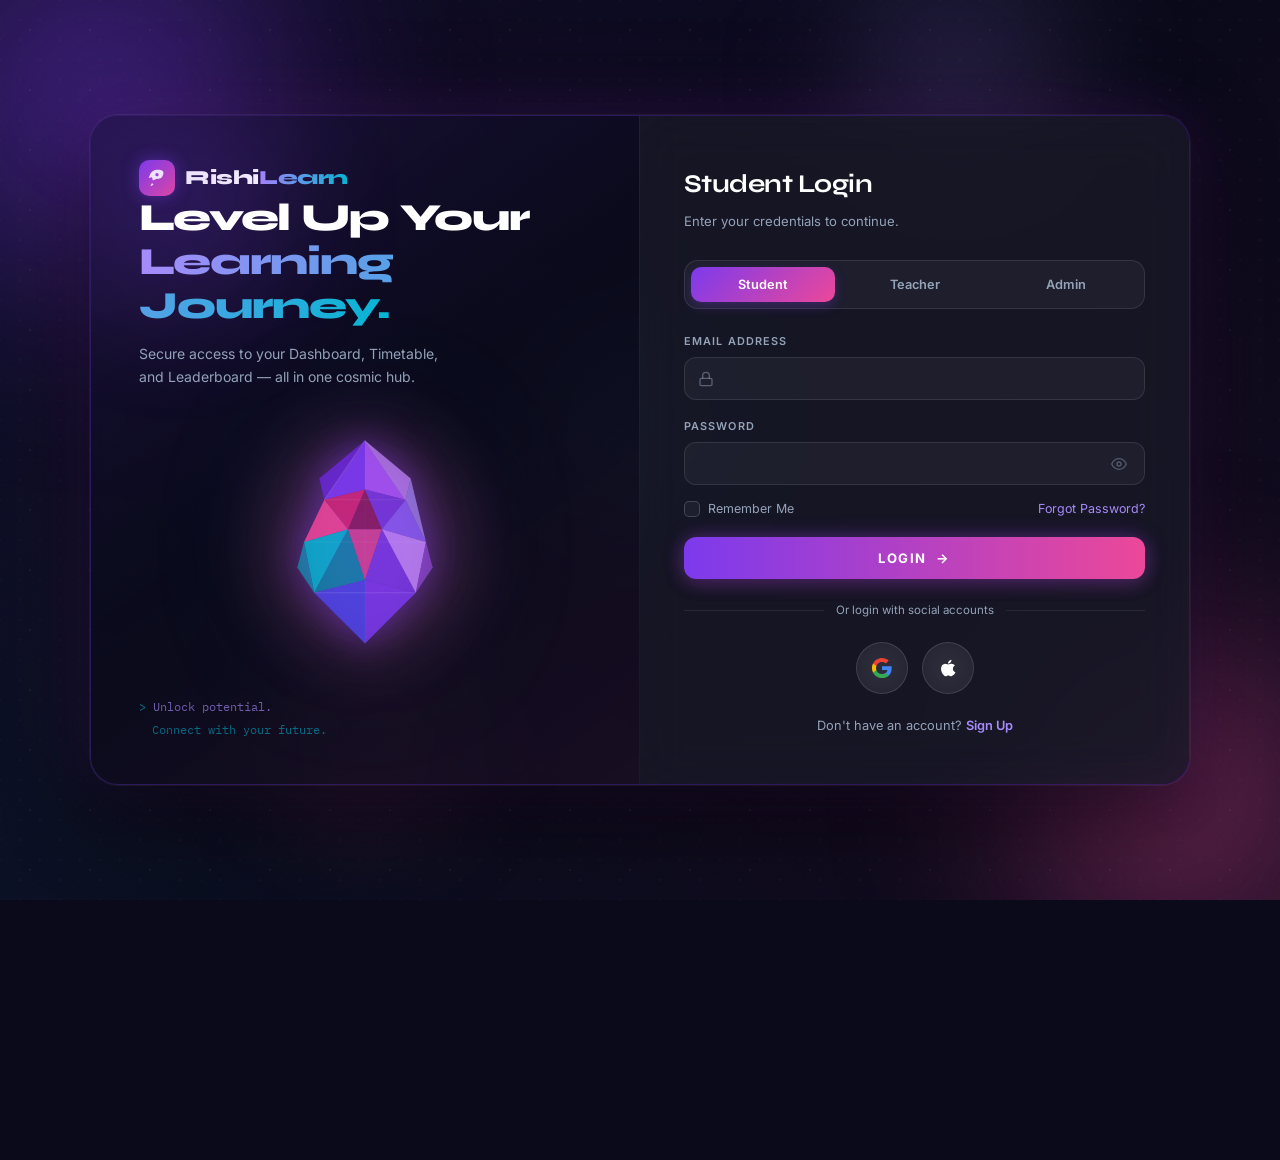
==== commit d6dd2d94: "Footer" ====
--- a/index.html
+++ b/index.html
@@ -9,6 +9,7 @@
     <link rel="preconnect" href="https://fonts.googleapis.com">
     <link rel="preconnect" href="https://fonts.gstatic.com" crossorigin>
     <link href="https://fonts.googleapis.com/css2?family=IBM+Plex+Mono:wght@400;500;600&family=Inter:wght@400;500;600;700&family=Syne:wght@700;800&display=swap" rel="stylesheet">
+      <link rel="stylesheet" href="CSS/style.css" />
       <link rel="stylesheet" href="CSS/login.css" />
 </head>
 <body>
@@ -201,112 +202,9 @@
 
   <script src="JS/login.js"></script>
 
-<<<<<<< HEAD
-            <!-- Card 3: Upcoming Lessons -->
-            <div class="glass-card card-upcoming" id="card-upcoming">
-              <div class="card-header-line">
-                <span class="card-label-mono">// upcoming.queue</span>
-              </div>
-              <ul class="timeline-list">
-                <li class="timeline-item timeline-active">
-                  <div class="timeline-dot"></div>
-                  <div class="timeline-content">
-                    <span class="tl-time-mono">Today, 09:00 AM</span>
-                    <span class="tl-title">Maths <span class="room-number">A 411</span></span>
-                  </div>
-                </li>
-                <li class="timeline-item">
-                  <div class="timeline-dot"></div>
-                  <div class="timeline-content">
-                    <span class="tl-time-mono">Today, 10:00 AM</span>
-                    <span class="tl-title">Web Application and Development 1 <span class="room-number">A 411</span></span>
-                  </div>
-                </li>
-                <li class="timeline-item">
-                  <div class="timeline-dot"></div>
-                  <div class="timeline-content">
-                    <span class="tl-time-mono">Today, 11:30 AM</span>
-                    <span class="tl-title">DSA <span class="room-number">A 411</span></span>
-                  </div>
-                </li>
-              </ul>
-            </div>
-          </div>
-
-          <!-- Right Column: Leaderboard Card -->
-          <div class="hero-right" id="hero-leaderboard">
-            <div class="glass-card card-leaderboard">
-              <div class="card-header-line">
-                <span class="card-label-mono">// ranking.leaderboard</span>
-              </div>
-              <ul class="leaderboard-list">
-                <li class="leaderboard-item rank-1">
-                  <div class="rank-badge">1</div>
-                  <div class="user-info">
-                    <div class="user-avatar-sm">M</div>
-                    <span class="user-name">Mannat Bansal</span>
-                  </div>
-                  <div class="user-stats">
-                    <span class="user-xp">980 XP</span>
-                    <div class="xp-bar"><div class="xp-fill w-98"></div></div>
-                  </div>
-                </li>
-                <li class="leaderboard-item rank-2">
-                  <div class="rank-badge">2</div>
-                  <div class="user-info">
-                    <div class="user-avatar-sm">A</div>
-                    <span class="user-name">Aarush Gupta</span>
-                  </div>
-                  <div class="user-stats">
-                    <span class="user-xp">945 XP</span>
-                    <div class="xp-bar"><div class="xp-fill w-94"></div></div>
-                  </div>
-                </li>
-                <li class="leaderboard-item rank-3">
-                  <div class="rank-badge">3</div>
-                  <div class="user-info">
-                    <div class="user-avatar-sm">R</div>
-                    <span class="user-name">Rishi</span>
-                  </div>
-                  <div class="user-stats">
-                    <span class="user-xp">890 XP</span>
-                    <div class="xp-bar"><div class="xp-fill w-89"></div></div>
-                  </div>
-                </li>
-                <li class="leaderboard-item">
-                  <div class="rank-badge">4</div>
-                  <div class="user-info">
-                    <div class="user-avatar-sm">K</div>
-                    <span class="user-name">Karan</span>
-                  </div>
-                  <div class="user-stats">
-                    <span class="user-xp">820 XP</span>
-                    <div class="xp-bar"><div class="xp-fill w-82"></div></div>
-                  </div>
-                </li>
-                <li class="leaderboard-item">
-                  <div class="rank-badge">5</div>
-                  <div class="user-info">
-                    <div class="user-avatar-sm">I</div>
-                    <span class="user-name">Ishita</span>
-                  </div>
-                  <div class="user-stats">
-                    <span class="user-xp">750 XP</span>
-                    <div class="xp-bar"><div class="xp-fill w-75"></div></div>
-                  </div>
-                </li>
-              </ul>
-            </div>
-          </div>
-          <!-- /hero-right -->
-        </div>
-      </div>
-    </section>
-
     <footer class="footer">
-      <div class="footer-glow" aria-hidden="true"></div>
       <div class="container">
-        <div class="footer-grid">
+        <div class="footer-content">
           <div class="footer-brand">
             <a href="#" class="brand">
               <div class="brand-orb">
@@ -329,23 +227,16 @@
               <span class="brand-text">RishiLearn</span>
             </a>
             <p class="footer-desc">Architecting the future of academic excellence through cosmic learning experiences and futuristic tools.</p>
-
           </div>
-          <div class="footer-links">
-            <div class="footer-col">
-              <ul>
-                <li><a href="index.html">Dashboard</a></li>
-                <li><a href="courses.html">Courses</a></li>
-                <li><a href="time-table.html">Time Table</a></li>
-              </ul>
-            </div>
-
-          </div>
+          <nav class="footer-nav">
+            <a href="dashboard.html">dashboard</a>
+            <a href="courses.html">my courses</a>
+            <a href="time-table.html">time table</a>
+            <a href="#">leaderboard</a>
+          </nav>
         </div>
       </div>
     </footer>
-  </body>
-=======
 </body>
->>>>>>> a1ba600ee49c02efe8d4c14d3599851b7eab8c71
 </html>
+
--- a/CSS/style.css
+++ b/CSS/style.css
@@ -0,0 +1,1062 @@
+* {
+  box-sizing: 0;
+  margin: 0;
+  padding: 0;
+}
+
+:root {
+  --bg-base: #05050f;
+  --bg-glass: rgba(255, 255, 255, 0.04);
+
+  --violet: #8b5cf6;
+  --violet-dim: rgba(139, 92, 246, 0.15);
+
+  --pink: #ec4899;
+
+  --green: #10b981;
+
+  --border-glass: rgba(255, 255, 255, 0.07);
+  --border-glow: rgba(139, 92, 246, 0.35);
+
+  --text-primary: #f1f5f9;
+  --text-secondary: rgba(241, 245, 249, 0.55);
+  --text-muted: rgba(241, 245, 249, 0.3);
+
+  --font-inter: "Inter", sans-serif;
+  --font-mono: "IBM Plex Mono", monospace;
+  --font-syne: "Syne", sans-serif;
+
+  --trans-fast: 0.2s ease-in-out;
+  --trans-normal: 0.3s ease-in-out;
+  --trans-slow: 0.4s ease-in-out;
+
+  --radius-md: 14px;
+  --radius-lg: 20px;
+
+  --shadow-card:
+    0 8px 32px rgba(0, 0, 0, 0.45), 0 0 0 1px rgba(255, 255, 255, 0.05);
+}
+
+html {
+  scroll-behavior: smooth;
+  font-size: 16px;
+}
+
+body {
+  font-family: var(--font-inter);
+  background-color: var(--bg-base);
+  color: var(--text-primary);
+  line-height: 1.6;
+  overflow-x: hidden;
+  /* Global gradient background */
+  background-image:
+    radial-gradient(ellipse 80% 60% at 50% -10%,
+      rgba(99, 57, 210, 0.22) 0%,
+      transparent 60%),
+    radial-gradient(ellipse 50% 40% at 90% 50%,
+      rgba(139, 92, 246, 0.08) 0%,
+      transparent 55%),
+    radial-gradient(ellipse 40% 30% at 10% 80%,
+      rgba(34, 211, 238, 0.05) 0%,
+      transparent 50%);
+  background-attachment: fixed;
+}
+
+a {
+  text-decoration: none;
+  color: inherit;
+}
+
+img {
+  display: block;
+  max-width: 100%;
+}
+
+button {
+  cursor: pointer;
+  border: none;
+  background: none;
+  font-family: inherit;
+}
+
+ul {
+  list-style: none;
+}
+
+svg {
+  flex-shrink: 0;
+}
+
+.container {
+  max-width: 1280px;
+  margin: 0 auto;
+  padding: 0 32px;
+}
+
+.section-label-mono {
+  font-family: var(--font-mono);
+  font-size: 11px;
+  font-weight: 500;
+  letter-spacing: 0.08em;
+  color: var(--violet);
+  text-transform: lowercase;
+}
+
+.section-title {
+  font-family: var(--font-syne);
+  font-size: clamp(24px, 3vw, 36px);
+  font-weight: 800;
+  color: var(--text-primary);
+  line-height: 1.15;
+  margin-top: 4px;
+}
+
+.section-header {
+  display: flex;
+  align-items: flex-end;
+  justify-content: space-between;
+  margin-bottom: 40px;
+  gap: 20px;
+  flex-wrap: wrap;
+}
+
+.section-title-group {
+  display: flex;
+  flex-direction: column;
+  gap: 4px;
+}
+
+/* Nav-Bar */
+
+.navbar {
+  position: sticky;
+  top: 0;
+  z-index: 1000;
+  background: rgba(5, 5, 15, 0.7);
+  backdrop-filter: blur(20px) saturate(1.8);
+  -webkit-backdrop-filter: blur(20px) saturate(1.8);
+  border-bottom: 1px solid var(--border-glass);
+  transition:
+    box-shadow var(--trans-normal),
+    background var(--trans-normal);
+}
+
+.navbar.scrolled {
+  background: rgba(5, 5, 15, 0.92);
+  box-shadow:
+    0 1px 0 rgba(139, 92, 246, 0.15),
+    0 8px 32px rgba(0, 0, 0, 0.5);
+}
+
+.nav-inner {
+  max-width: 1280px;
+  margin: 0 auto;
+  padding: 0 32px;
+  height: 64px;
+  display: flex;
+  align-items: center;
+  gap: 8px;
+}
+
+/* Brand */
+.brand {
+  display: flex;
+  align-items: center;
+  gap: 10px;
+  flex-shrink: 0;
+  margin-right: 16px;
+  transition: opacity var(--trans-fast);
+}
+
+.brand:hover {
+  opacity: 0.85;
+}
+
+.brand-orb {
+  width: 34px;
+  height: 34px;
+  display: flex;
+  align-items: center;
+  justify-content: center;
+  background: radial-gradient(circle,
+      rgba(139, 92, 246, 0.2) 0%,
+      transparent 70%);
+  border-radius: 50%;
+  filter: drop-shadow(0 0 8px rgba(139, 92, 246, 0.5));
+}
+
+.brand-orb-sm {
+  width: 26px;
+  height: 26px;
+}
+
+.brand-text {
+  font-family: var(--font-syne);
+  font-size: 20px;
+  font-weight: 800;
+  background: linear-gradient(135deg, #a78bfa 0%, #ec4899 100%);
+  -webkit-background-clip: text;
+  -webkit-text-fill-color: transparent;
+  background-clip: text;
+  letter-spacing: -0.01em;
+}
+
+/* Nav Links */
+.nav-links {
+  display: flex;
+  align-items: center;
+  gap: 2px;
+  flex: 1;
+}
+
+.nav-item {
+  display: flex;
+  align-items: center;
+  gap: 7px;
+  padding: 7px 14px;
+  border-radius: 8px;
+  font-size: 13.5px;
+  font-weight: 500;
+  color: var(--text-secondary);
+  transition: all var(--trans-fast);
+  white-space: nowrap;
+}
+
+.nav-item svg {
+  opacity: 0.6;
+  transition: opacity var(--trans-fast);
+}
+
+.nav-item:hover {
+  color: var(--text-primary);
+  background: var(--bg-glass);
+}
+
+.nav-item:hover svg {
+  opacity: 1;
+}
+
+.nav-item.active {
+  color: var(--violet);
+  background: var(--violet-dim);
+  box-shadow:
+    0 0 16px rgba(139, 92, 246, 0.12),
+    inset 0 0 0 1px rgba(139, 92, 246, 0.2);
+}
+
+.nav-item.active svg {
+  opacity: 1;
+  color: var(--violet);
+}
+
+/* Nav Actions */
+.nav-actions {
+  display: flex;
+  align-items: center;
+  gap: 8px;
+  margin-left: auto;
+}
+
+.nav-search-btn,
+.btn-notify {
+  width: 38px;
+  height: 38px;
+  border-radius: 10px;
+  display: flex;
+  align-items: center;
+  justify-content: center;
+  color: var(--text-secondary);
+  background: var(--bg-glass);
+  border: 1px solid var(--border-glass);
+  transition: all var(--trans-fast);
+  position: relative;
+}
+
+.nav-search-btn:hover,
+.btn-notify:hover {
+  background: var(--violet-dim);
+  border-color: var(--border-glow);
+  color: var(--text-primary);
+  box-shadow: 0 0 12px rgba(139, 92, 246, 0.15);
+}
+
+.avatar-wrap {
+  position: relative;
+  cursor: pointer;
+}
+
+.avatar {
+  width: 36px;
+  height: 36px;
+  border-radius: 10px;
+  background: linear-gradient(135deg, var(--violet), var(--pink));
+  display: flex;
+  align-items: center;
+  justify-content: center;
+  font-family: var(--font-syne);
+  font-weight: 800;
+  font-size: 15px;
+  color: #fff;
+  box-shadow: 0 0 16px rgba(139, 92, 246, 0.3);
+}
+
+.avatar-status {
+  position: absolute;
+  bottom: -1px;
+  right: -1px;
+  width: 10px;
+  height: 10px;
+  background: var(--green);
+  border-radius: 50%;
+  border: 2px solid var(--bg-base);
+}
+
+/* Hamburger */
+.hamburger {
+  display: none;
+  flex-direction: column;
+  justify-content: center;
+  gap: 5px;
+  width: 38px;
+  height: 38px;
+  padding: 8px;
+  border-radius: 10px;
+  background: var(--bg-glass);
+  border: 1px solid var(--border-glass);
+}
+
+.hamburger span {
+  display: block;
+  height: 2px;
+  background: var(--text-secondary);
+  border-radius: 2px;
+  transition: all var(--trans-fast);
+}
+
+.hero {
+  position: relative;
+  padding: 100px 0 80px;
+  overflow: hidden;
+}
+
+/* Ambient glow orbs */
+.glow-orb {
+  position: absolute;
+  border-radius: 50%;
+  filter: blur(80px);
+  pointer-events: none;
+  animation: orbFloat 8s ease-in-out infinite alternate;
+}
+
+.glow-orb-1 {
+  width: 500px;
+  height: 500px;
+  background: radial-gradient(circle,
+      rgba(139, 92, 246, 0.18) 0%,
+      transparent 70%);
+  top: -180px;
+  left: -100px;
+  animation-delay: 0s;
+}
+
+.glow-orb-2 {
+  width: 400px;
+  height: 400px;
+  background: radial-gradient(circle,
+      rgba(236, 72, 153, 0.12) 0%,
+      transparent 70%);
+  top: 0;
+  right: -80px;
+  animation-delay: -3s;
+}
+
+.glow-orb-3 {
+  width: 300px;
+  height: 300px;
+  background: radial-gradient(circle,
+      rgba(34, 211, 238, 0.07) 0%,
+      transparent 70%);
+  bottom: 0;
+  left: 40%;
+  animation-delay: -6s;
+}
+
+@keyframes orbFloat {
+  0% {
+    transform: translate(0, 0) scale(1);
+  }
+
+  100% {
+    transform: translate(20px, -30px) scale(1.05);
+  }
+}
+
+.hero-grid {
+  display: grid;
+  grid-template-columns: 1fr 1fr;
+  gap: 32px;
+  align-items: start;
+  position: relative;
+  z-index: 1;
+  max-width: 1200px;
+  margin: 0 auto;
+}
+
+
+.hero-badge {
+  display: inline-flex;
+  align-items: center;
+  gap: 8px;
+  padding: 6px 14px;
+  background: rgba(139, 92, 246, 0.08);
+  border: 1px solid rgba(139, 92, 246, 0.2);
+  border-radius: 99px;
+  width: fit-content;
+}
+
+.badge-dot {
+  width: 7px;
+  height: 7px;
+  border-radius: 50%;
+  background: var(--violet);
+  box-shadow: 0 0 8px var(--violet);
+  animation: pulse 2s ease-in-out infinite;
+}
+
+@keyframes pulse {
+
+  0%,
+  100% {
+    opacity: 1;
+    transform: scale(1);
+  }
+
+  50% {
+    opacity: 0.6;
+    transform: scale(0.85);
+  }
+}
+
+.badge-mono {
+  font-family: var(--font-mono);
+  font-size: 11px;
+  color: var(--violet);
+  letter-spacing: 0.05em;
+}
+
+.hero-headline {
+  font-family: var(--font-syne);
+  font-size: clamp(40px, 5vw, 72px);
+  font-weight: 800;
+  line-height: 1.08;
+  letter-spacing: -0.02em;
+}
+
+.headline-gradient {
+  background: linear-gradient(135deg, #a78bfa 0%, #ec4899 60%, #f472b6 100%);
+  -webkit-background-clip: text;
+  -webkit-text-fill-color: transparent;
+  background-clip: text;
+  filter: drop-shadow(0 0 24px rgba(139, 92, 246, 0.4));
+}
+
+.headline-outline {
+  -webkit-text-stroke: 2px rgba(139, 92, 246, 0.5);
+  color: transparent;
+  background: none;
+}
+
+.hero-sub {
+  font-size: 16.5px;
+  font-weight: 400;
+  color: var(--text-secondary);
+  line-height: 1.7;
+  max-width: 480px;
+}
+
+.hero-cta-group {
+  display: flex;
+  align-items: center;
+  gap: 14px;
+  flex-wrap: wrap;
+}
+
+/* Primary Button */
+.btn-primary {
+  display: inline-flex;
+  align-items: center;
+  gap: 8px;
+  padding: 13px 28px;
+  background: linear-gradient(135deg, #7c3aed 0%, #8b5cf6 50%, #c026d3 100%);
+  color: #fff;
+  font-weight: 600;
+  font-size: 14.5px;
+  letter-spacing: 0.01em;
+  border-radius: var(--radius-md);
+  border: none;
+  box-shadow:
+    0 0 24px rgba(139, 92, 246, 0.35),
+    0 4px 16px rgba(0, 0, 0, 0.3);
+  transition: all var(--trans-normal);
+  position: relative;
+  overflow: hidden;
+}
+
+.btn-primary::before {
+  content: "";
+  position: absolute;
+  inset: 0;
+  background: linear-gradient(135deg,
+      rgba(255, 255, 255, 0.15) 0%,
+      transparent 60%);
+  opacity: 0;
+  transition: opacity var(--trans-fast);
+}
+
+.btn-primary:hover {
+  transform: translateY(-2px);
+  box-shadow:
+    0 0 40px rgba(139, 92, 246, 0.5),
+    0 8px 24px rgba(0, 0, 0, 0.4);
+}
+
+.btn-primary:hover::before {
+  opacity: 1;
+}
+
+.btn-primary:active {
+  transform: translateY(0);
+}
+
+/* Ghost Button */
+.btn-ghost {
+  display: inline-flex;
+  align-items: center;
+  gap: 8px;
+  padding: 13px 24px;
+  background: var(--bg-glass);
+  color: var(--text-secondary);
+  font-weight: 500;
+  font-size: 14.5px;
+  border-radius: var(--radius-md);
+  border: 1px solid var(--border-glass);
+  backdrop-filter: blur(10px);
+  transition: all var(--trans-normal);
+}
+
+.btn-ghost:hover {
+  background: rgba(255, 255, 255, 0.07);
+  border-color: rgba(255, 255, 255, 0.15);
+  color: var(--text-primary);
+  transform: translateY(-2px);
+}
+
+/* Trust row */
+.trust-avatars {
+  display: flex;
+}
+
+.t-avatar {
+  width: 32px;
+  height: 32px;
+  border-radius: 50%;
+  border: 2px solid var(--bg-base);
+  display: flex;
+  align-items: center;
+  justify-content: center;
+  font-family: var(--font-syne);
+  font-size: 12px;
+  font-weight: 800;
+  color: #fff;
+  margin-left: -8px;
+}
+
+.t-avatar:first-child {
+  margin-left: 0;
+}
+
+.trust-text {
+  font-size: 13px;
+  color: var(--text-secondary);
+}
+
+.trust-text strong {
+  color: var(--text-primary);
+}
+
+.hero-left,
+.hero-right {
+  display: grid;
+  grid-template-columns: 1fr;
+  gap: 16px;
+  position: relative;
+  width: 100%;
+}
+
+.glass-card {
+  background: var(--bg-glass);
+  backdrop-filter: blur(16px) saturate(1.4);
+  -webkit-backdrop-filter: blur(16px) saturate(1.4);
+  border: 1px solid var(--border-glass);
+  border-radius: var(--radius-lg);
+  padding: 20px;
+  box-shadow: var(--shadow-card);
+  transition: all var(--trans-normal);
+  position: relative;
+  overflow: hidden;
+}
+
+.glass-card::before {
+  content: "";
+  position: absolute;
+  inset: 0;
+  background: linear-gradient(135deg,
+      rgba(255, 255, 255, 0.04) 0%,
+      transparent 60%);
+  pointer-events: none;
+}
+
+.glass-card:hover {
+  transform: translateY(-4px);
+  border-color: var(--border-glow);
+  box-shadow: 0 12px 40px rgba(0, 0, 0, 0.5), 0 0 20px rgba(139, 92, 246, 0.2);
+}
+
+/* Leaderboard Card Styles */
+.card-leaderboard {
+  height: 100%;
+  display: flex;
+  flex-direction: column;
+}
+
+.leaderboard-list {
+  display: flex;
+  flex-direction: column;
+  gap: 12px;
+}
+
+.leaderboard-item {
+  display: flex;
+  align-items: center;
+  gap: 12px;
+  padding: 12px;
+  border-radius: var(--radius-md);
+  background: rgba(255, 255, 255, 0.02);
+  border: 1px solid transparent;
+  transition: all var(--trans-normal);
+}
+
+.leaderboard-item:hover {
+  background: var(--bg-glass);
+  border-color: var(--border-glass);
+  transform: translateX(4px);
+}
+
+.rank-badge {
+  width: 28px;
+  height: 28px;
+  border-radius: 50%;
+  display: flex;
+  align-items: center;
+  justify-content: center;
+  font-family: var(--font-mono);
+  font-size: 12px;
+  font-weight: 700;
+  background: var(--bg-glass);
+  color: var(--text-muted);
+  border: 1px solid var(--border-glass);
+}
+
+.rank-1 .rank-badge {
+  background: linear-gradient(135deg, #fbbf24, #d97706);
+  color: #fff;
+  border: none;
+  box-shadow: 0 0 12px rgba(251, 191, 36, 0.4);
+}
+
+.rank-2 .rank-badge {
+  background: linear-gradient(135deg, #94a3b8, #475569);
+  color: #fff;
+  border: none;
+}
+
+.rank-3 .rank-badge {
+  background: linear-gradient(135deg, #b45309, #78350f);
+  color: #fff;
+  border: none;
+}
+
+.user-info {
+  display: flex;
+  align-items: center;
+  gap: 10px;
+  flex: 1;
+}
+
+.user-avatar-sm {
+  width: 32px;
+  height: 32px;
+  border-radius: 8px;
+  background: var(--violet-dim);
+  display: flex;
+  align-items: center;
+  justify-content: center;
+  font-family: var(--font-syne);
+  font-weight: 800;
+  font-size: 13px;
+  color: var(--violet);
+}
+
+.user-name {
+  font-size: 13.5px;
+  font-weight: 500;
+  color: var(--text-primary);
+}
+
+.user-stats {
+  display: flex;
+  flex-direction: column;
+  align-items: flex-end;
+  gap: 4px;
+  min-width: 80px;
+}
+
+.user-xp {
+  font-family: var(--font-mono);
+  font-size: 11px;
+  color: var(--violet);
+  font-weight: 600;
+}
+
+.xp-bar {
+  width: 60px;
+  height: 3px;
+  background: rgba(255, 255, 255, 0.05);
+  border-radius: 2px;
+  overflow: hidden;
+}
+
+.xp-fill {
+  height: 100%;
+  background: linear-gradient(90deg, var(--violet), var(--pink));
+  border-radius: 2px;
+}
+
+.card-progress {
+  grid-column: 1 / -1;
+}
+
+.card-header-line {
+  display: flex;
+  align-items: center;
+  justify-content: space-between;
+  margin-bottom: 16px;
+}
+
+.card-label-mono {
+  font-family: var(--font-mono);
+  font-size: 10px;
+  color: var(--text-muted);
+  letter-spacing: 0.05em;
+}
+
+.progress-visual {
+  display: flex;
+  align-items: center;
+  gap: 18px;
+}
+
+.radial-svg {
+  overflow: visible;
+}
+
+.radial-progress-ring {
+  transition: stroke-dashoffset 1.2s cubic-bezier(0.4, 0, 0.2, 1);
+  filter: drop-shadow(0 0 8px rgba(139, 92, 246, 0.5));
+}
+
+.progress-info {
+  flex: 1;
+}
+
+.progress-course-name {
+  font-family: var(--font-syne);
+  font-size: 13px;
+  font-weight: 700;
+  color: var(--text-primary);
+  margin-bottom: 4px;
+  line-height: 1.3;
+}
+
+.progress-detail-mono {
+  font-family: var(--font-mono);
+  font-size: 10px;
+  color: var(--text-muted);
+  margin-bottom: 10px;
+}
+
+.mini-progress-bar {
+  height: 4px;
+  background: rgba(255, 255, 255, 0.07);
+  border-radius: 2px;
+  margin-bottom: 10px;
+  overflow: hidden;
+}
+
+.mini-progress-fill {
+  height: 100%;
+  background: linear-gradient(90deg, var(--violet), var(--pink));
+  border-radius: 2px;
+  box-shadow: 0 0 8px rgba(139, 92, 246, 0.4);
+}
+
+.skill-tags {
+  display: flex;
+  flex-wrap: wrap;
+  gap: 6px;
+}
+
+.skill-tag {
+  font-family: var(--font-mono);
+  font-size: 10px;
+  padding: 3px 8px;
+  border-radius: 5px;
+  background: var(--violet-dim);
+  color: #a78bfa;
+  border: 1px solid rgba(139, 92, 246, 0.2);
+}
+
+
+/* Upcoming Card */
+.card-upcoming {
+  grid-column: 1 / -1;
+}
+
+.timeline-list {
+  display: flex;
+  flex-direction: column;
+  gap: 0;
+}
+
+.timeline-item {
+  display: flex;
+  align-items: flex-start;
+  gap: 12px;
+  padding: 10px 0;
+  position: relative;
+}
+
+.timeline-item+.timeline-item {
+  border-top: 1px solid rgba(255, 255, 255, 0.04);
+}
+
+.timeline-dot {
+  width: 8px;
+  height: 8px;
+  border-radius: 50%;
+  background: rgba(255, 255, 255, 0.15);
+  border: 1px solid rgba(255, 255, 255, 0.15);
+  flex-shrink: 0;
+  margin-top: 4px;
+  transition: all var(--trans-fast);
+}
+
+.timeline-item.timeline-active .timeline-dot {
+  background: var(--violet);
+  border-color: var(--violet);
+  box-shadow: 0 0 8px rgba(139, 92, 246, 0.6);
+}
+
+.timeline-content {
+  display: flex;
+  flex-direction: column;
+  gap: 2px;
+  flex: 1;
+}
+
+.tl-time-mono {
+  font-family: var(--font-mono);
+  font-size: 10px;
+  color: var(--text-muted);
+}
+
+.timeline-item.timeline-active .tl-time-mono {
+  color: var(--violet);
+}
+
+.tl-title {
+  display: flex;
+  justify-content: space-between;
+  align-items: center;
+  font-size: 12.5px;
+  font-weight: 500;
+  color: var(--text-secondary);
+}
+
+.room-number {
+  font-family: var(--font-mono);
+  font-size: 10px;
+  color: var(--text-muted);
+  background: rgba(255, 255, 255, 0.05);
+  padding: 2px 6px;
+  border-radius: 4px;
+  border: 1px solid rgba(255, 255, 255, 0.1);
+}
+
+.timeline-item.timeline-active .tl-title {
+  color: var(--text-primary);
+}
+
+/* Responsive Adjustments */
+@media (max-width: 992px) {
+  .hero-grid {
+    grid-template-columns: 1fr;
+    gap: 24px;
+  }
+
+  #hero-leaderboard {
+    order: -1;
+    /* Move leaderboard to the top on mobile */
+  }
+}
+
+@media (max-width: 768px) {
+  .container {
+    padding: 0 20px;
+  }
+
+  .hero {
+    padding: 80px 0 60px;
+  }
+
+  .leaderboard-item {
+    padding: 10px;
+  }
+
+  .user-stats {
+    min-width: 60px;
+  }
+
+  .xp-bar {
+    width: 40px;
+  }
+}
+
+/* Utility Classes for Progress Bars */
+.w-98 {
+  width: 98%;
+}
+
+.w-94 {
+  width: 94%;
+}
+
+.w-89 {
+  width: 89%;
+}
+
+.w-82 {
+  width: 82%;
+}
+
+.w-75 {
+  width: 75%;
+}
+
+/* ── FOOTER ─────────────────────────────────────────────────── */
+
+.footer {
+  position: relative;
+  background: rgba(5, 5, 15, 0.85);
+  backdrop-filter: blur(24px) saturate(1.5);
+  -webkit-backdrop-filter: blur(24px) saturate(1.5);
+  border-top: 1px solid var(--border-glass);
+  padding: 40px 0;
+  margin-top: 80px;
+  z-index: 10;
+}
+
+.footer-content {
+  display: flex;
+  justify-content: space-between;
+  align-items: center;
+  gap: 40px;
+}
+
+.footer-brand {
+  max-width: 400px;
+}
+
+.footer-brand .brand {
+  display: flex;
+  align-items: center;
+  gap: 12px;
+  text-decoration: none;
+  margin-bottom: 16px;
+}
+
+.brand-orb {
+  width: 32px;
+  height: 32px;
+  filter: drop-shadow(0 0 8px rgba(139, 92, 246, 0.4));
+}
+
+.brand-text {
+  font-family: var(--font-syne);
+  font-weight: 800;
+  font-size: 1.5rem;
+  background: linear-gradient(135deg, #fff 0%, var(--violet) 100%);
+  -webkit-background-clip: text;
+  -webkit-text-fill-color: transparent;
+  background-clip: text;
+}
+
+.footer-desc {
+  color: var(--text-secondary);
+  font-size: 14px;
+  line-height: 1.6;
+  opacity: 0.8;
+}
+
+.footer-nav {
+  display: flex;
+  align-items: center;
+  gap: 32px;
+}
+
+.footer-nav a {
+  font-family: var(--font-mono);
+  font-size: 13px;
+  color: var(--text-secondary);
+  transition: all var(--trans-fast);
+  text-transform: lowercase;
+  letter-spacing: 0.05em;
+  white-space: nowrap;
+}
+
+.footer-nav a:hover {
+  color: var(--violet);
+  transform: translateY(-2px);
+}
+
+@media (max-width: 968px) {
+  .footer-content {
+    flex-direction: column;
+    text-align: center;
+    gap: 32px;
+  }
+  
+  .footer-brand {
+    max-width: 100%;
+  }
+
+  .footer-brand .brand {
+    justify-content: center;
+  }
+
+  .footer-nav {
+    flex-wrap: wrap;
+    justify-content: center;
+    gap: 20px;
+  }
+}
--- a/CSS/login.css
+++ b/CSS/login.css
@@ -650,71 +650,7 @@
   .left-panel { padding: 28px 22px; }
 }
 
-<<<<<<< HEAD
-/* ── FOOTER ─────────────────────────────────────────────────── */
-
-.footer {
-  position: relative;
-  background: rgba(10, 10, 26, 0.85);
-  backdrop-filter: blur(20px);
-  -webkit-backdrop-filter: blur(20px);
-  border-top: 1px solid var(--glass-border);
-  padding: 60px 0 40px;
-  margin-top: 60px;
-  overflow: hidden;
-  z-index: 10;
-  width: 100%;
-}
-
-.container {
-  max-width: 1200px;
-  margin: 0 auto;
-  padding: 0 24px;
-}
-
-.footer-glow {
-  position: absolute;
-  top: -100px;
-  left: 50%;
-  transform: translateX(-50%);
-  width: 400px;
-  height: 200px;
-  background: radial-gradient(circle, rgba(124, 58, 237, 0.15) 0%, transparent 70%);
-  filter: blur(60px);
-  pointer-events: none;
-}
-
-.footer-grid {
-  display: flex;
-  justify-content: center;
-  align-items: flex-start;
-  gap: 120px;
-  margin-bottom: 0;
-}
-
-.footer-brand .brand {
-  display: flex;
-  align-items: center;
-  gap: 10px;
-  text-decoration: none;
-  margin-bottom: 20px;
-}
-
-.brand-orb {
-  width: 34px;
-  height: 34px;
-  display: flex;
-  align-items: center;
-  justify-content: center;
-  filter: drop-shadow(0 0 8px rgba(124, 58, 237, 0.5));
-}
-
-.brand-text {
-  font-family: 'Syne', sans-serif;
-  font-weight: 800;
-  font-size: 1.2rem;
-  background: linear-gradient(135deg, var(--violet-dim) 0%, var(--pink) 100%);
-=======
+
 /* ─── COMING SOON OVERLAY ─────────────────────────────────────── */
 .coming-soon-container {
   display: none; /* hidden by default */
@@ -767,131 +703,24 @@
   font-weight: 800;
   margin-bottom: 12px;
   background: linear-gradient(90deg, var(--white), var(--muted-violet));
->>>>>>> a1ba600ee49c02efe8d4c14d3599851b7eab8c71
   -webkit-background-clip: text;
   -webkit-text-fill-color: transparent;
   background-clip: text;
 }
 
-<<<<<<< HEAD
-.footer-brand .footer-desc {
-  color: var(--muted);
-  font-size: 0.9rem;
-  margin-bottom: 0;
-  line-height: 1.6;
-  max-width: 300px;
-}
-
-.social-links {
-  display: flex;
-  gap: 12px;
-}
-
-.social-link {
-  width: 36px;
-  height: 36px;
-  border-radius: 8px;
-  background: var(--glass-bg);
-  border: 1px solid var(--glass-border);
-  display: flex;
-  align-items: center;
-  justify-content: center;
-  color: var(--muted);
-  transition: all 0.3s ease;
-}
-
-.social-link svg {
-  width: 18px;
-  height: 18px;
-}
-
-.social-link:hover {
-  background: rgba(124, 58, 237, 0.15);
-  border-color: var(--violet);
-  color: var(--white);
-  transform: translateY(-4px);
-  box-shadow: 0 8px 20px rgba(124, 58, 237, 0.25);
-}
-
-.footer-links {
-  display: flex;
-}
-
-.footer-label-mono {
-  display: block;
-  font-family: 'IBM Plex Mono', monospace;
-  font-size: 0.7rem;
-  color: var(--violet);
-  margin-bottom: 20px;
-  letter-spacing: 0.1em;
-  text-transform: lowercase;
-}
-
-.footer-col ul {
-  list-style: none;
-  display: flex;
-  flex-direction: row;
-  gap: 32px;
-}
-
-.footer-col a {
-  font-size: 0.85rem;
-  color: var(--muted);
-  text-decoration: none;
-  transition: all 0.3s ease;
-  display: inline-block;
-}
-
-.footer-col a:hover {
-  color: var(--white);
-  transform: translateX(4px);
-}
-
-
-
-.made-with {
-  display: flex;
-  align-items: center;
-  gap: 6px;
-}
-
-.made-with .heart {
-  color: var(--pink);
-  font-size: 1rem;
-  animation: heartBeat 1.5s ease-in-out infinite;
-}
-
-@keyframes heartBeat {
-  0%, 100% { transform: scale(1); }
-  50% { transform: scale(1.2); }
-}
-
-@media (max-width: 768px) {
-  .footer-grid {
-    flex-direction: column;
-    align-items: center;
-    text-align: center;
-    gap: 40px;
-  }
-}
-
-
-
-=======
 .coming-soon-container p {
   font-size: 0.95rem;
   color: var(--muted);
-  max-width: 300px;
+  max-width: 400px;
   line-height: 1.6;
 }
 
 @keyframes fadeInCS {
-  from { opacity: 0; transform: translateY(20px) scale(0.98); }
-  to { opacity: 1; transform: translateY(0) scale(1); }
+  from { opacity: 0; transform: translateY(20px); }
+  to { opacity: 1; transform: translateY(0); }
 }
 
 @keyframes csPulse {
   0%, 100% { transform: scale(1); opacity: 0.1; }
-  50% { transform: scale(1.2); opacity: 0.15; }
-}
->>>>>>> a1ba600ee49c02efe8d4c14d3599851b7eab8c71
+  50% { transform: scale(1.2); opacity: 0.2; }
+}
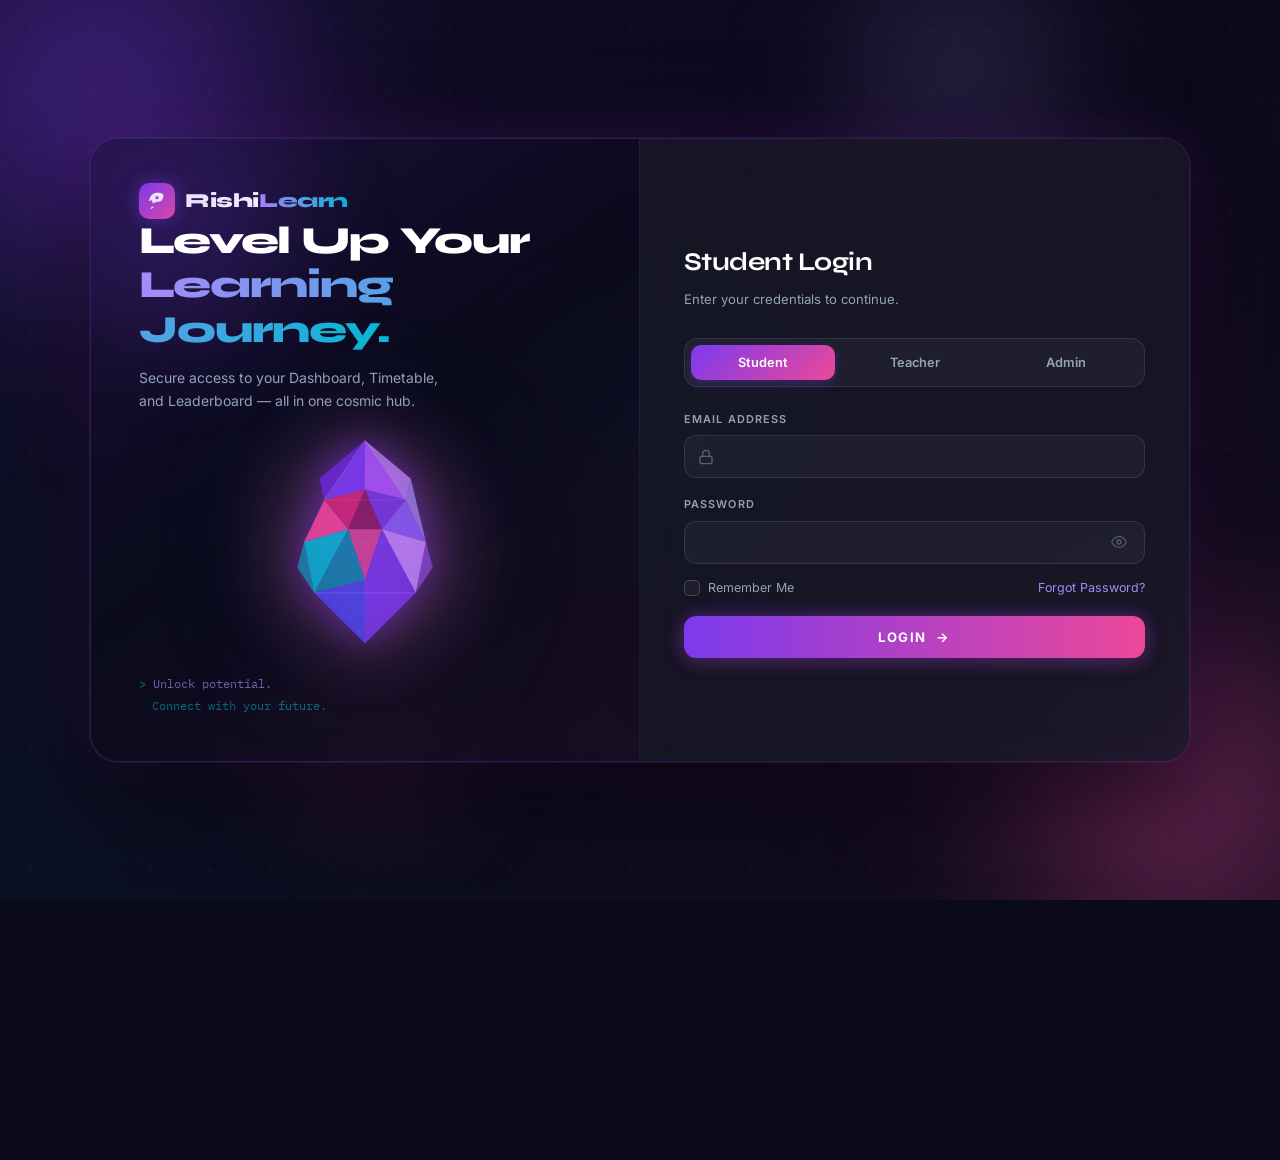
==== commit 0b0fd4ba: "login-page" ====
--- a/index.html
+++ b/index.html
@@ -160,39 +160,6 @@
                             Login &nbsp;→
                           </button>
 
-                          <!-- DIVIDER -->
-                          <div class="divider" role="separator">
-                                <div class="divider-line"></div>
-                                <span class="divider-text">Or login with social accounts</span>
-                                <div class="divider-line"></div>
-                          </div>
-
-                          <!-- SOCIAL BUTTONS -->
-                          <div class="social-row" role="group" aria-label="Social login options">
-
-                              <!-- Google -->
-                              <button class="btn-social" type="button" id="btn-google" aria-label="Login with Google">
-                                  <svg viewBox="0 0 24 24" xmlns="http://www.w3.org/2000/svg">
-                                      <path d="M22.56 12.25c0-.78-.07-1.53-.2-2.25H12v4.26h5.92c-.26 1.37-1.04 2.53-2.21 3.31v2.77h3.57c2.08-1.92 3.28-4.74 3.28-8.09z" fill="#4285F4"/>
-                                      <path d="M12 23c2.97 0 5.46-.98 7.28-2.66l-3.57-2.77c-.98.66-2.23 1.06-3.71 1.06-2.86 0-5.29-1.93-6.16-4.53H2.18v2.84C3.99 20.53 7.7 23 12 23z" fill="#34A853"/>
-                                      <path d="M5.84 14.09c-.22-.66-.35-1.36-.35-2.09s.13-1.43.35-2.09V7.07H2.18C1.43 8.55 1 10.22 1 12s.43 3.45 1.18 4.93l3.66-2.84z" fill="#FBBC05"/>
-                                      <path d="M12 5.38c1.62 0 3.06.56 4.21 1.64l3.15-3.15C17.45 2.09 14.97 1 12 1 7.7 1 3.99 3.47 2.18 7.07l3.66 2.84c.87-2.6 3.3-4.53 6.16-4.53z" fill="#EA4335"/>
-                                  </svg>
-                              </button>
-
-                              <!-- Apple -->
-                              <button class="btn-social" type="button" id="btn-apple" aria-label="Login with Apple">
-                                  <svg viewBox="0 0 24 24" fill="currentColor" xmlns="http://www.w3.org/2000/svg" style="color:#ffffff">
-                                    <path d="M17.05 20.28c-.98.95-2.05.8-3.08.35-1.09-.46-2.09-.48-3.24 0-1.44.62-2.2.44-3.06-.35C2.79 15.25 3.51 7.7 9.05 7.4c1.39.07 2.37.74 3.18.8 1.21-.24 2.37-.93 3.67-.84 1.58.13 2.77.76 3.56 1.9-3.27 1.96-2.5 6.29.68 7.46-.51 1.22-1.18 2.41-3.09 3.56zM12.03 7.25c-.15-2.23 1.66-4.07 3.74-4.25.29 2.58-2.34 4.5-3.74 4.25z"/>
-                                  </svg>
-                              </button>
-
-                          </div>
-
-                          <!-- SIGN UP PROMPT -->
-                          <p class="signup-prompt">
-                            Don't have an account? <a href="#" id="link-signup">Sign Up</a>
-                          </p>
 
                       </form>
                   </section>
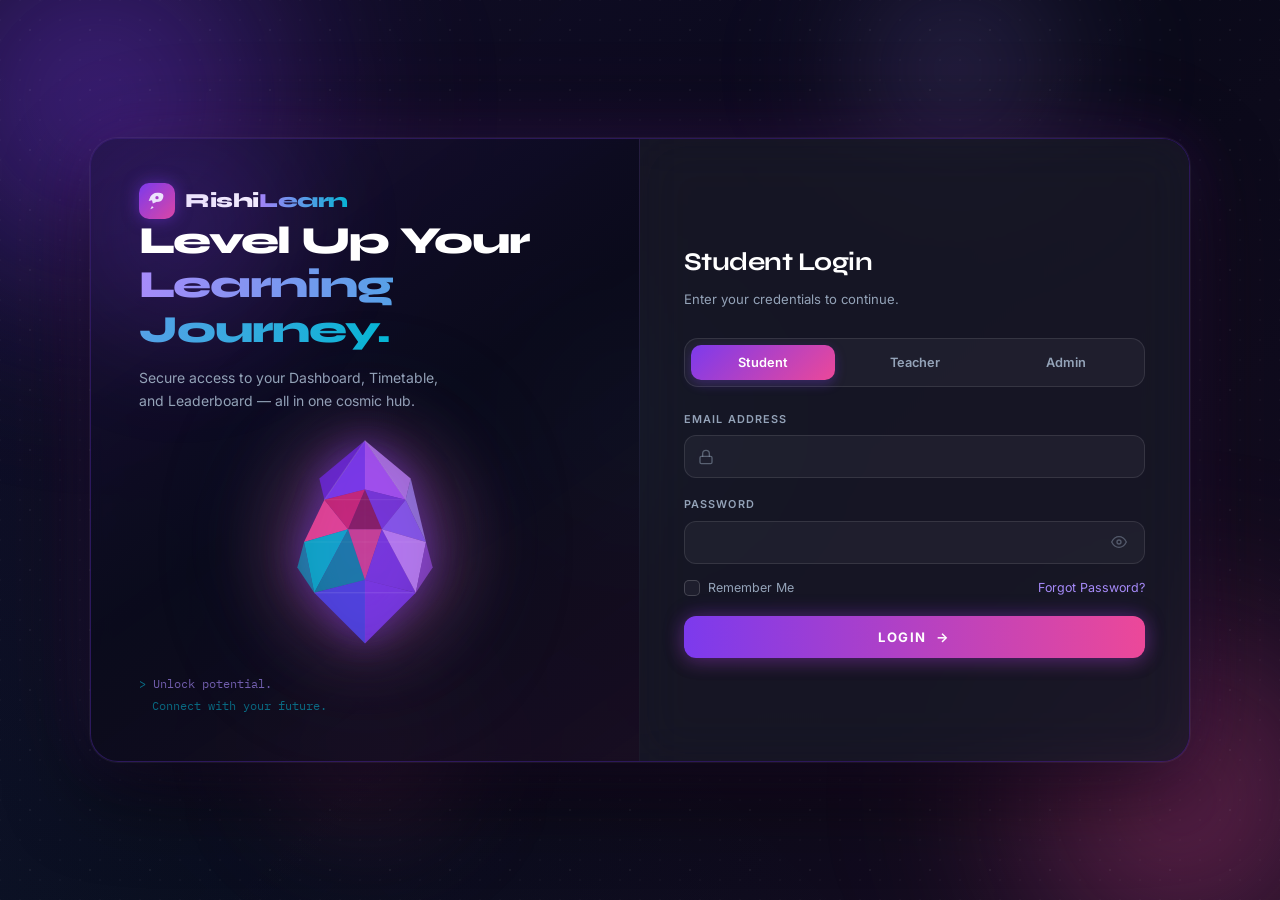
==== commit c226c86c: "Added admin dashboard and fixed some of the CSS" ====
--- a/index.html
+++ b/index.html
@@ -169,41 +169,8 @@
 
   <script src="JS/login.js"></script>
 
-    <footer class="footer">
-      <div class="container">
-        <div class="footer-content">
-          <div class="footer-brand">
-            <a href="#" class="brand">
-              <div class="brand-orb">
-                <svg width="28" height="28" viewBox="0 0 28 28" fill="none">
-                  <circle cx="14" cy="14" r="12" stroke="url(#footerOrbGrad)" stroke-width="2"/>
-                  <path d="M9 10 L14 7 L19 10 L19 18 L14 21 L9 18 Z" fill="url(#footerOrbFill)" opacity="0.9"/>
-                  <circle cx="14" cy="14" r="3" fill="#fff" opacity="0.8" />
-                  <defs>
-                    <linearGradient id="footerOrbGrad" x1="0" y1="0" x2="28" y2="28">
-                      <stop offset="0%" stop-color="#8b5cf6" />
-                      <stop offset="100%" stop-color="#ec4899" />
-                    </linearGradient>
-                    <linearGradient id="footerOrbFill" x1="0" y1="0" x2="28" y2="28">
-                      <stop offset="0%" stop-color="#8b5cf6" stop-opacity="0.8" />
-                      <stop offset="100%" stop-color="#ec4899" stop-opacity="0.6" />
-                    </linearGradient>
-                  </defs>
-                </svg>
-              </div>
-              <span class="brand-text">RishiLearn</span>
-            </a>
-            <p class="footer-desc">Architecting the future of academic excellence through cosmic learning experiences and futuristic tools.</p>
-          </div>
-          <nav class="footer-nav">
-            <a href="dashboard.html">dashboard</a>
-            <a href="courses.html">my courses</a>
-            <a href="time-table.html">time table</a>
-            <a href="#">leaderboard</a>
-          </nav>
-        </div>
-      </div>
-    </footer>
+
+
 </body>
 </html>
 
--- a/CSS/style.css
+++ b/CSS/style.css
@@ -967,96 +967,115 @@
 
 .footer {
   position: relative;
-  background: rgba(5, 5, 15, 0.85);
-  backdrop-filter: blur(24px) saturate(1.5);
-  -webkit-backdrop-filter: blur(24px) saturate(1.5);
+  background: rgba(5, 5, 15, 0.8);
+  backdrop-filter: blur(24px) saturate(1.8);
+  -webkit-backdrop-filter: blur(24px) saturate(1.8);
   border-top: 1px solid var(--border-glass);
-  padding: 40px 0;
-  margin-top: 80px;
+  padding: 80px 0 40px;
+  margin-top: 100px;
   z-index: 10;
+  overflow: hidden;
+}
+
+.footer::before {
+  content: "";
+  position: absolute;
+  top: 0;
+  left: 50%;
+  transform: translateX(-50%);
+  width: 100%;
+  max-width: 1200px;
+  height: 1px;
+  background: linear-gradient(90deg, 
+    transparent 0%, 
+    var(--violet) 50%, 
+    transparent 100%);
+  opacity: 0.3;
 }
 
 .footer-content {
   display: flex;
   justify-content: space-between;
-  align-items: center;
-  gap: 40px;
+  align-items: flex-start;
+  gap: 60px;
+  margin-bottom: 60px;
 }
 
 .footer-brand {
-  max-width: 400px;
+  max-width: 420px;
 }
 
 .footer-brand .brand {
-  display: flex;
-  align-items: center;
-  gap: 12px;
-  text-decoration: none;
-  margin-bottom: 16px;
-}
-
-.brand-orb {
-  width: 32px;
-  height: 32px;
-  filter: drop-shadow(0 0 8px rgba(139, 92, 246, 0.4));
-}
-
-.brand-text {
-  font-family: var(--font-syne);
-  font-weight: 800;
-  font-size: 1.5rem;
-  background: linear-gradient(135deg, #fff 0%, var(--violet) 100%);
-  -webkit-background-clip: text;
-  -webkit-text-fill-color: transparent;
-  background-clip: text;
+  margin-bottom: 24px;
 }
 
 .footer-desc {
   color: var(--text-secondary);
+  font-size: 15px;
+  line-height: 1.7;
+  opacity: 0.8;
+}
+
+.footer-nav {
+  display: flex;
+  gap: 64px;
+}
+
+.footer-nav-col {
+  display: flex;
+  flex-direction: column;
+  gap: 16px;
+}
+
+.footer-nav-title {
+  font-family: var(--font-mono);
+  font-size: 11px;
+  font-weight: 600;
+  color: var(--violet);
+  text-transform: uppercase;
+  letter-spacing: 0.1em;
+}
+
+.footer-nav-links {
+  display: flex;
+  flex-direction: row;
+  gap: 12px;
+}
+
+.footer-nav a {
   font-size: 14px;
-  line-height: 1.6;
-  opacity: 0.8;
-}
-
-.footer-nav {
-  display: flex;
-  align-items: center;
-  gap: 32px;
-}
-
-.footer-nav a {
-  font-family: var(--font-mono);
-  font-size: 13px;
   color: var(--text-secondary);
   transition: all var(--trans-fast);
-  text-transform: lowercase;
-  letter-spacing: 0.05em;
-  white-space: nowrap;
+  width: fit-content;
+  display: block;
 }
 
 .footer-nav a:hover {
-  color: var(--violet);
-  transform: translateY(-2px);
+  color: var(--text-primary);
+  transform: translateX(4px);
 }
 
 @media (max-width: 968px) {
+  .footer {
+    padding: 60px 0 30px;
+  }
+  
   .footer-content {
     flex-direction: column;
-    text-align: center;
+    gap: 40px;
+  }
+  
+  .footer-nav {
+    width: 100%;
+    justify-content: space-between;
+    gap: 20px;
+  }
+}
+
+
+@media (max-width: 480px) {
+  .footer-nav {
+    flex-direction: column;
     gap: 32px;
   }
-  
-  .footer-brand {
-    max-width: 100%;
-  }
-
-  .footer-brand .brand {
-    justify-content: center;
-  }
-
-  .footer-nav {
-    flex-wrap: wrap;
-    justify-content: center;
-    gap: 20px;
-  }
 }
